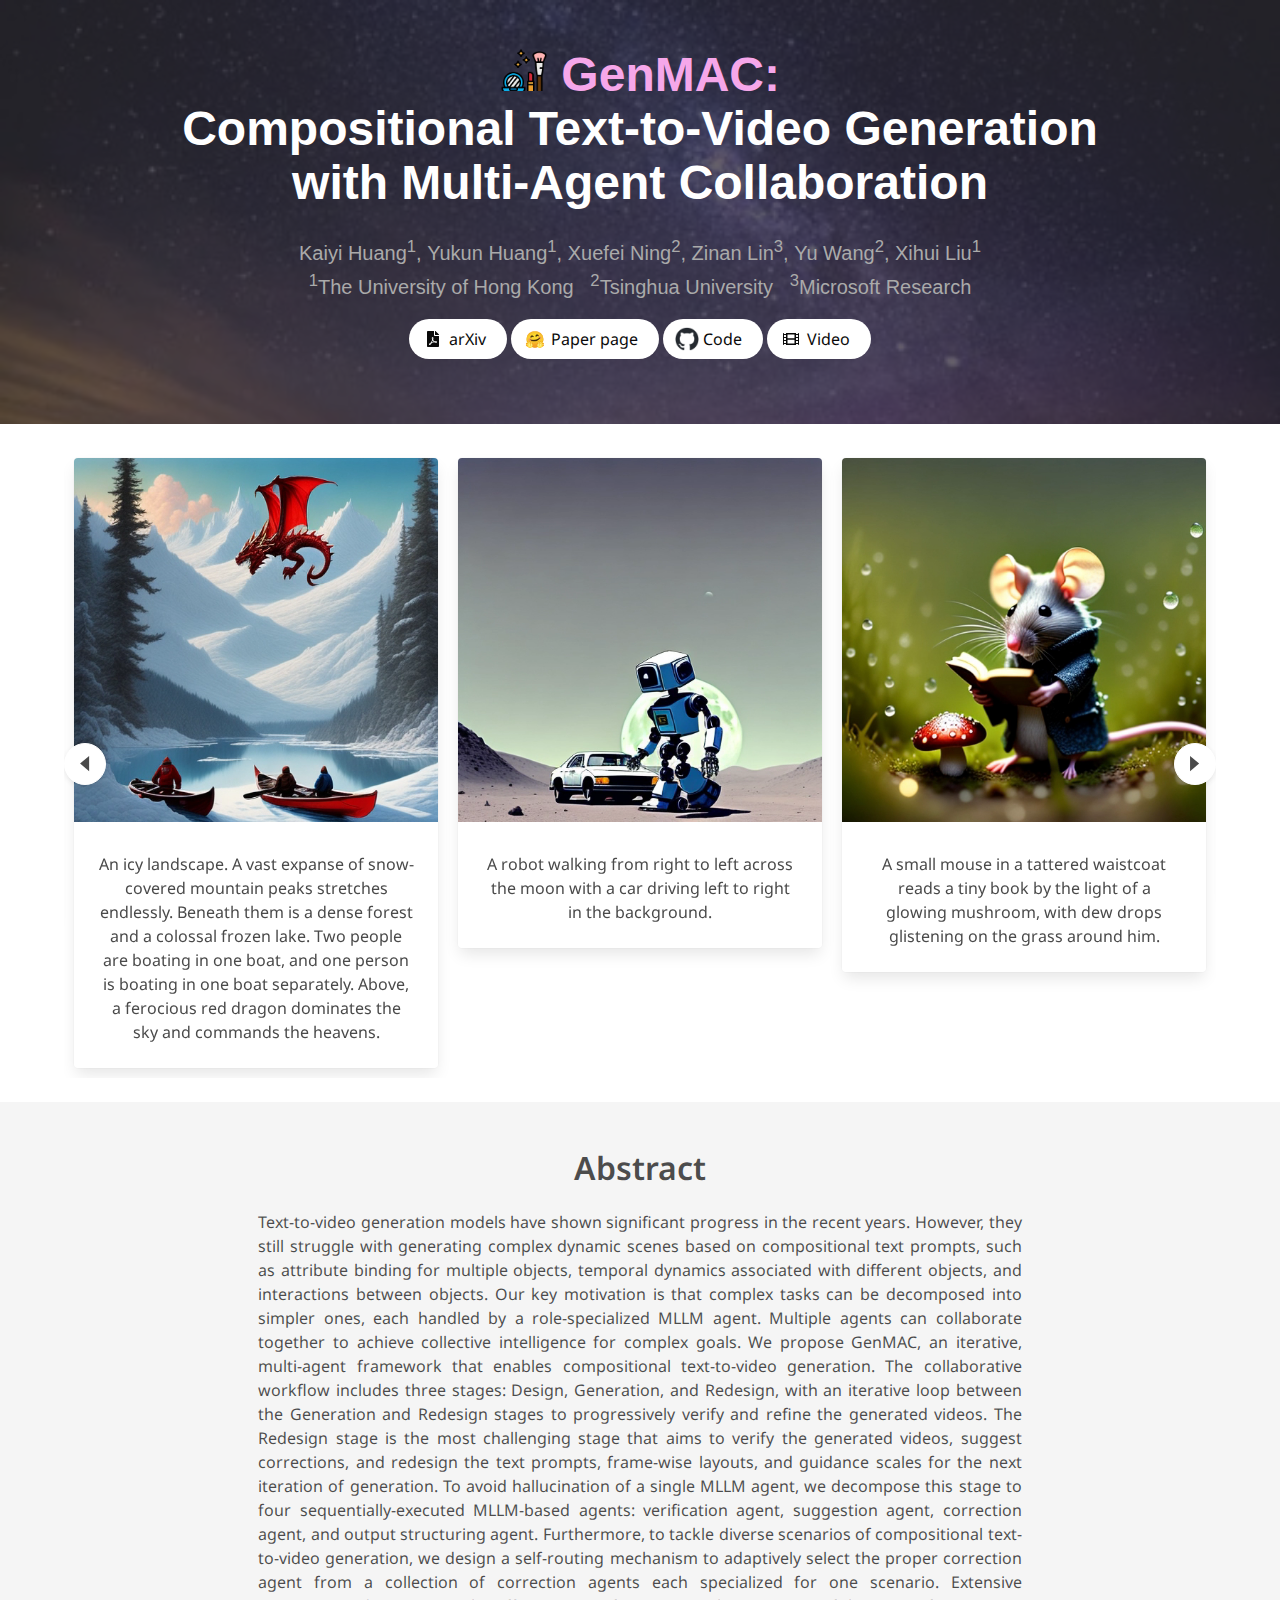
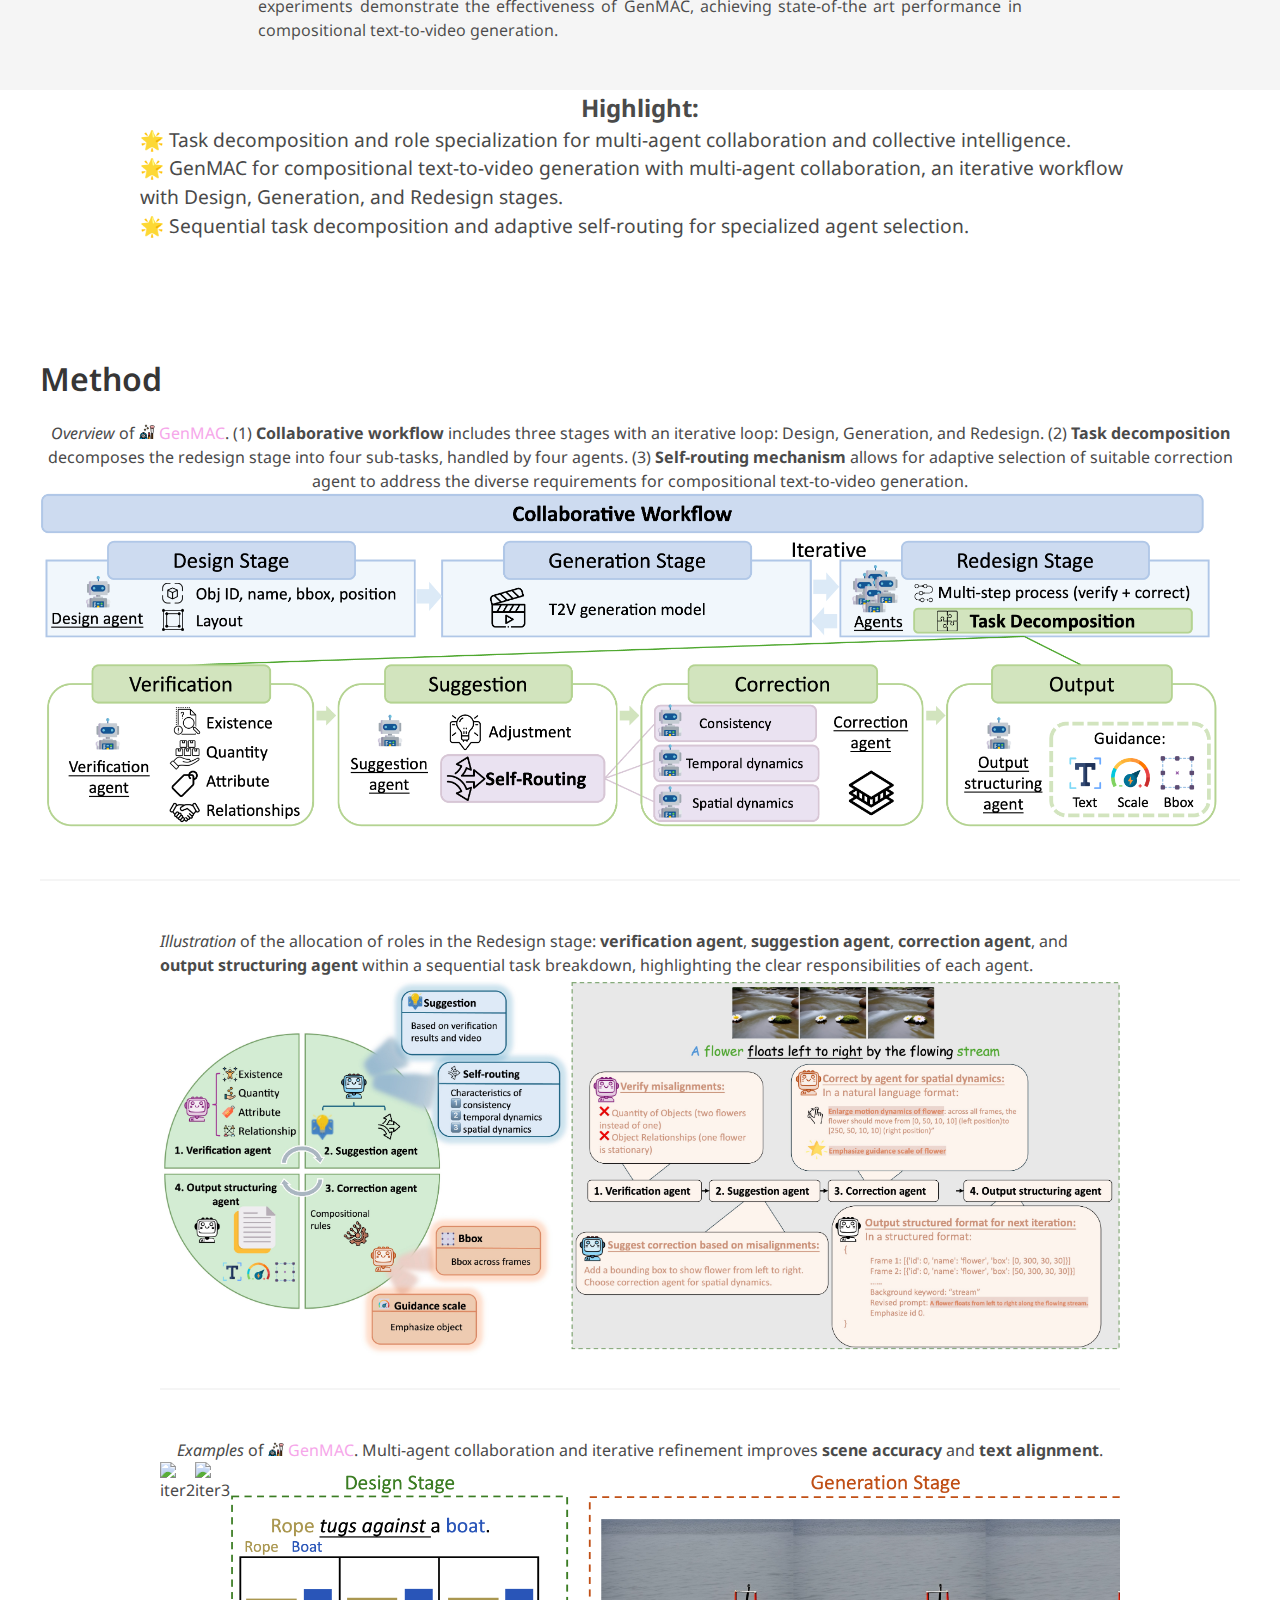
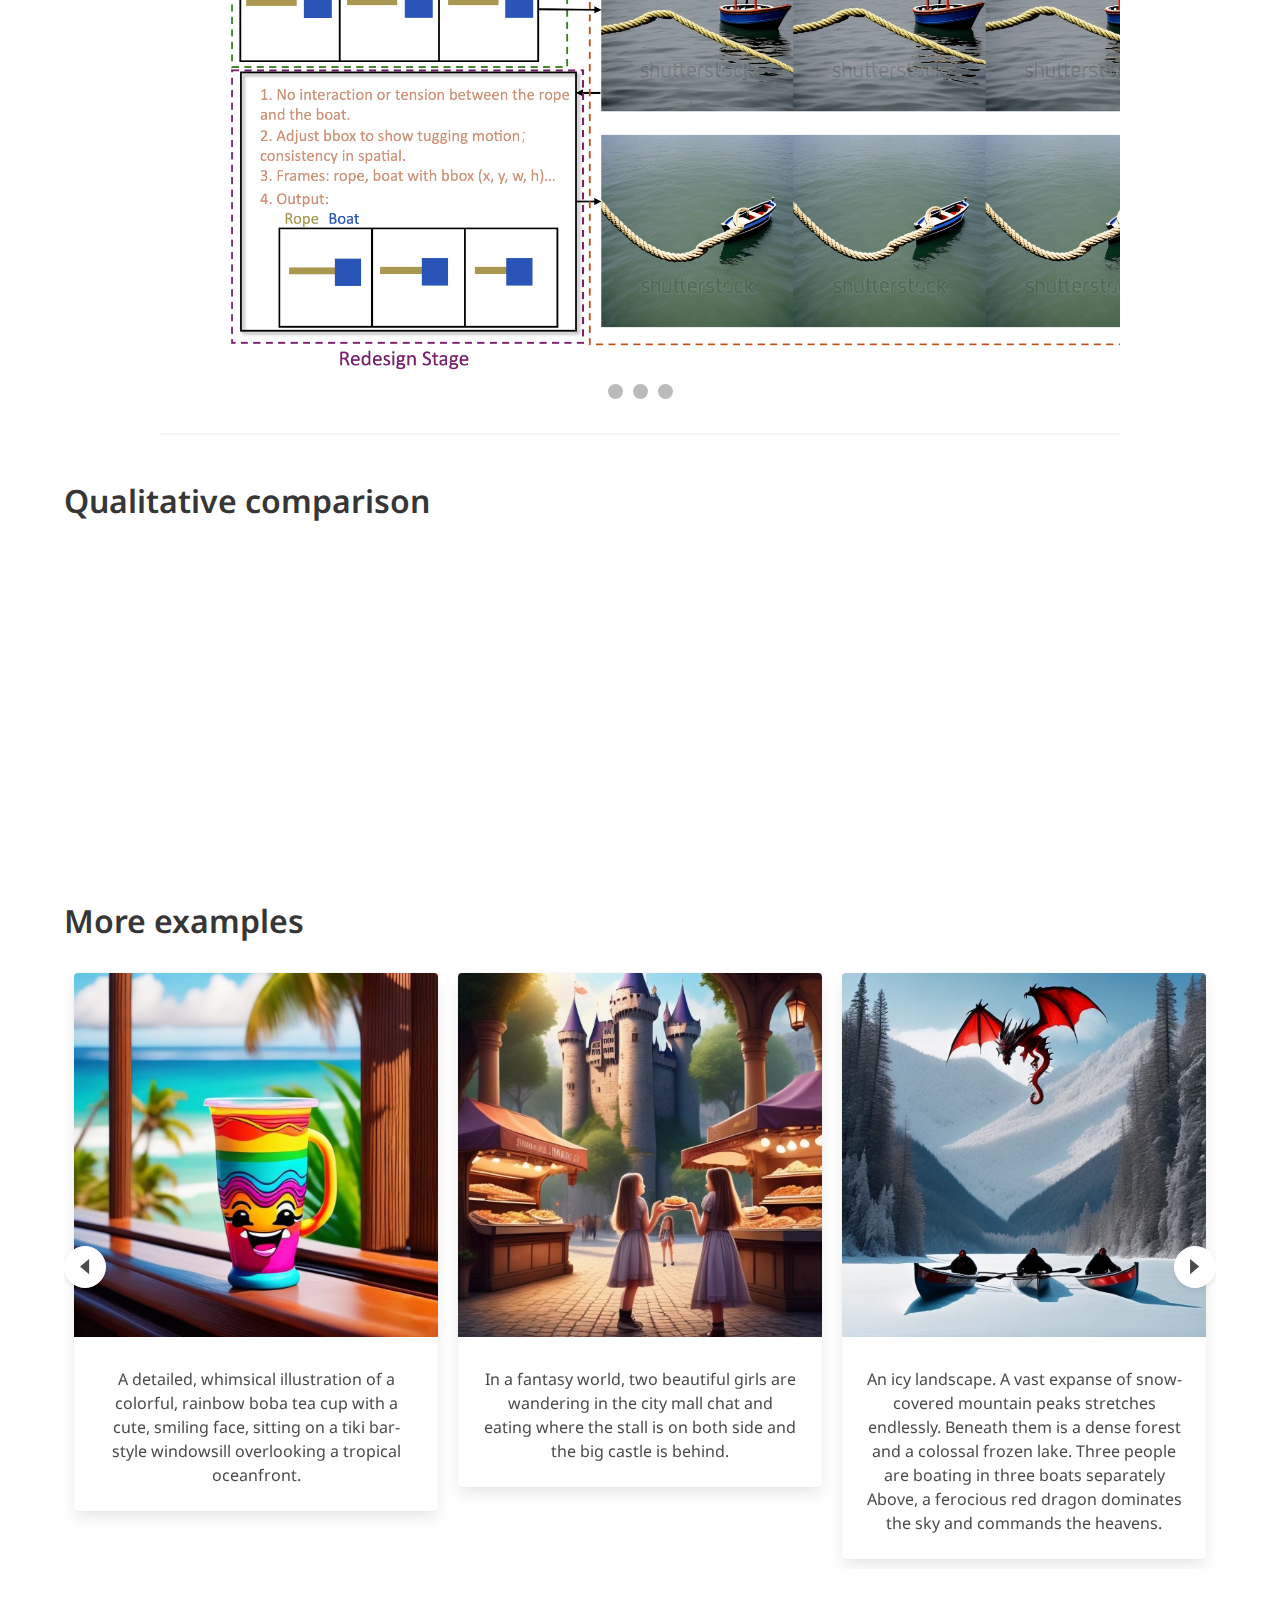
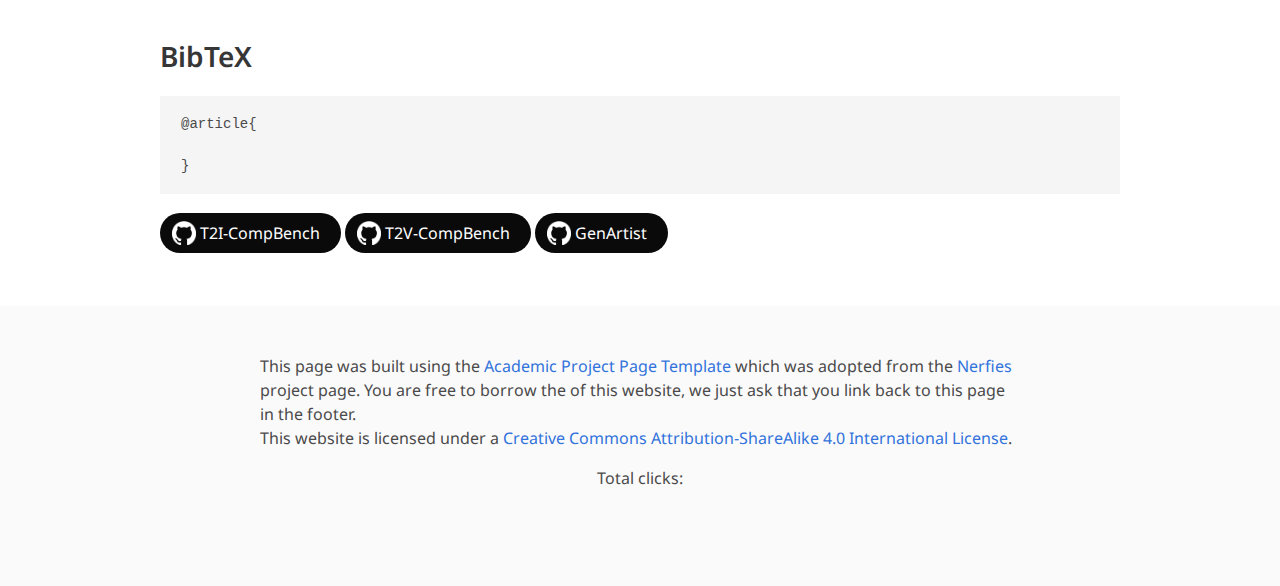
==== index.html @ 25d0bd24 "Update index.html" ====
<!DOCTYPE html>
<html>

<head>
    <meta charset="utf-8">
    <meta property="og:title"
        content="GenMAC: Compositional Text-to-Video Generation with Multi-Agent Collaboration" />
    <meta property="og:url" content="https://genmac.github.io/" />
    <!-- <meta property="og:image" content="static/images/head.png" /> -->
    <meta property="og:image" content="static/images/pipeine1.png" />
    <meta property="og:image:width" content="2048" />
    <meta property="og:image:height" content="1152" />
    <meta name="viewport" content="width=device-width, initial-scale=1">


    <title>GenMAC</title>
    <script>
        var x = window.innerWidth;
        function resizeFresh(){
            if(x!=window.innerWidth)
                location.reload();
        }
    </script>
    <link rel="icon" type="image/x-icon" href="static/images/genmac_logo.png">
    <link href="https://fonts.googleapis.com/css?family=Google+Sans|Noto+Sans|Castoro" rel="stylesheet">

    <link rel="stylesheet" href="static/css/bulma.min.css">
    <link rel="stylesheet" href="static/css/bulma-carousel.min.css">
    <link rel="stylesheet" href="static/css/fontawesome.all.min.css">
    <link rel="stylesheet" href="https://cdn.jsdelivr.net/gh/jpswalsh/academicons@1/css/academicons.min.css">
    <link rel="stylesheet" href="static/css/index.css">

    <script src="https://ajax.googleapis.com/ajax/libs/jquery/3.5.1/jquery.min.js"></script>
    <script src="https://documentcloud.adobe.com/view-sdk/main.js"></script>
    <script defer src="static/js/fontawesome.all.min.js"></script>
    <script src="static/js/bulma-carousel.min.js"></script>
    <script src="static/js/index.js"></script>
    <script async src="//busuanzi.ibruce.info/busuanzi/2.3/busuanzi.pure.mini.js"></script>
</head>

<body onresize="resizeFresh()">

    <section class="hero banner">
        <div class="hero-body">
            <div class="container is-max-desktop">
                <div class="columns is-centered">
                    <div class="column has-text-centered">
                        <h1 class="title is-1 publication-title">
                            <i class="genmac-icon"></i>
                            <!-- <span style="color: rgb(167, 175, 246);">GenMAC:</span><br /> -->
                            <span style="color: rgb(246, 167, 234);">GenMAC:</span><br />
                            Compositional Text-to-Video Generation with Multi-Agent Collaboration</h1>
                        <div class="is-size-5 publication-authors">
                            <!-- Paper authors -->
                            <span class="author-block">
                                Kaiyi Huang<sup>1</sup>,</span>
                            <span class="author-block">
                                <a href="https://scholar.google.com/citations?user=lHb5gzoAAAAJ&hl=zh-CN&oi=ao" style="text-decoration: none; color: inherit;">Yukun Huang</a><sup>1</sup>,</span>
                            <span class="author-block">
                                <a href="https://www.ningxuefei.cc/"  style="text-decoration: none; color: inherit;">Xuefei Ning</a><sup>2</sup>,</span>
                            <span class="author-block">
                                <a href="https://www.microsoft.com/en-us/research/people/zinanlin/"  style="text-decoration: none; color: inherit;">
                                    Zinan Lin</a><sup>3</sup>,
                            </span>
                            <span class="author-block">
                                <a href="https://scholar.google.com.hk/citations?user=j8JGVvoAAAAJ&hl=zh-CN" style="text-decoration: none; color: inherit;">
                                    Yu Wang</a><sup>2</sup>,</span>
                            <span class="author-block">
                                <a href="https://xh-liu.github.io/"  style="text-decoration: none; color: inherit;">
                                    Xihui Liu</a><sup>1</sup></span>                            
                        </div>

                        <div class="is-size-5 publication-authors">
                            <span class="author-block"><sup>1</sup>The University of Hong Kong</span>
                            &nbsp;
                            <span class="author-block"><sup>2</sup>Tsinghua University</span>
                            &nbsp;
                            <span class="author-block"><sup>3</sup>Microsoft Research</span>
                        </div>

                        <div class="column has-text-centered">
                            <div class="publication-links">
                                <span class="link-block">
                                    <a href="" target="_blank"
                                        class="external-link button is-normal is-rounded is-white">
                                        <span class="icon">
                                            <i class="fas fa-file-pdf"></i>
                                        </span>
                                        <span>arXiv</span>
                                    </a>
                                </span>
                                <span class="link-block">
                                    <a href="" target="_blank"
                                        class="external-link button is-normal is-rounded is-white">
                                        <span class="icon">🤗</span>
                                        <span>Paper page</span>
                                    </a>
                                </span>       
                                <span class="link-block">
                                    <a href="https://github.com/Karine-Huang/GenMAC" target="_blank" class="external-link button is-normal is-rounded is-white">
                                        <span class="icon">
                                            <img src="./static/images/github-mark.png" alt="">
                                        </span>
                                        <span>Code</span>
                                    </a>
                                </span>    
                                <span class="link-block">
                                    <a href="" target="_blank" class="external-link button is-normal is-rounded is-white">
                                        <span class="icon">
                                            <i class="fas fa-film"> </i>
                                        </span>
                                        <span>Video</span>
                                    </a>
                                </span>                             
                                <!-- <span class="link-block">
                                    <a href="https://arxiv.org/abs/2311.17002" target="_blank"
                                        class="external-link button is-normal is-rounded is-white">
                                        <span class="icon">
                                            <i class="ai ai-arxiv"></i>
                                        </span>
                                        <span>arXiv</span>
                                    </a>
                                </span>                            -->
                            </div>
                        </div>
                    </div>
                </div>
            </div>
        </div>
    </section>



    
    <section class="hero is-small">
      <div class="hero-body">
          <div class="container">
              <div id="results-carousel" class="carousel results-carousel" data-bs-ride="carousel">
                  <!-- 第一个视频 -->
                  <div class="card">
                      <div class="card-image">
                          <video class="video-center" autoplay muted loop playsinline>
                              <source src="./static/videos/dragon_two_one.mp4" type="video/mp4" class="video_style">
                          </video>
                      </div>
                      <div class="card-content has-text-centered">
                          An icy landscape. A vast expanse of snow-covered mountain peaks stretches endlessly. Beneath them is a dense forest and a colossal frozen lake. Two people are boating in one boat, and one person is boating in one boat separately. Above, a ferocious red dragon dominates the sky and commands the heavens.
                      </div>
                  </div>
  
                  <!-- 第二个视频 -->
                  <div class="card">
                      <div class="card-image">
                          <video class="video-center" autoplay muted loop playsinline>
                              <source src="./static/videos/robot_car_moon.mp4" type="video/mp4" class="video_style">
                          </video>
                      </div>
                      <div class="card-content has-text-centered">
                          A robot walking from right to left across the moon with a car driving left to right in the background.
                      </div>
                  </div>
  
                  <!-- 第三个视频 -->
                  <div class="card">
                      <div class="card-image">
                          <video class="video-center" autoplay muted loop playsinline>
                              <source src="./static/videos/mouse.mp4" type="video/mp4" class="video_style">
                          </video>
                      </div>
                      <div class="card-content has-text-centered">
                          A small mouse in a tattered waistcoat reads a tiny book by the light of a glowing mushroom, with dew drops glistening on the grass around him.
                      </div>
                  </div>
  
                  <!-- 第四个视频 -->
                  <div class="card">
                      <div class="card-image">
                          <video class="video-center" autoplay muted loop playsinline>
                              <source src="./static/videos/3rose2sunflower.mp4" type="video/mp4" class="video_style">
                          </video>
                      </div>
                      <div class="card-content has-text-centered">
                          Three roses and two sunflowers.
                      </div>
                  </div>
  
                  <!-- 第五个视频 -->
                  <div class="card">
                      <div class="card-image">
                          <video class="video-center" autoplay muted loop playsinline>
                              <source src="./static/videos/boat_sail.mp4" type="video/mp4" class="video_style">
                          </video>
                      </div>
                      <div class="card-content has-text-centered">
                          A sailboat sails from right to left across the blue waters.
                      </div>
                  </div>
  
              </div>
          </div>
      </div>
  </section>
  
  <script>
      // 监听轮播的切换事件
      document.getElementById('results-carousel').addEventListener('slide.bs.carousel', function (event) {
          // 在切换前暂停所有视频
          const videos = document.querySelectorAll('.carousel .card video');
          videos.forEach(video => {
              video.pause();
              video.currentTime = 0; // 重置视频的播放进度
          });
  
          // 在当前激活的卡片中播放视频
          const activeCard = event.relatedTarget;
          const activeVideo = activeCard.querySelector('video');
          if (activeVideo) {
              activeVideo.play();
          }
      });
  
      // 在页面加载时，默认播放第一个视频
      document.addEventListener('DOMContentLoaded', () => {
          const firstVideo = document.querySelector('.carousel .card video');
          if (firstVideo) {
              firstVideo.play();
          }
      });
  </script>
  


    
    <!-- Paper abstract -->
    <section class="section hero is-light">
        <div class="container is-max-desktop">
            <div class="columns is-centered has-text-centered">
                <div class="column is-four-fifths">
                    <h2 class="title is-3">Abstract</h2>
                    <div class="content has-text-justified">
                        <p>
                          Text-to-video generation models have shown significant progress in the recent years. 
                          However, they still struggle with generating complex dynamic scenes based on compositional text prompts, such as attribute binding for multiple objects, temporal dynamics associated with different objects, and interactions between objects. 
                          Our key motivation is that complex tasks can be decomposed into simpler ones, each handled by a role-specialized MLLM agent. Multiple agents can collaborate together to achieve collective intelligence for complex goals. 
                          We propose GenMAC, an iterative, multi-agent framework that enables compositional text-to-video generation. 
                          The collaborative workflow includes three stages: Design, Generation, and Redesign, with an iterative loop between the Generation and Redesign stages to progressively verify and refine the generated videos. 
                          The Redesign stage is the most challenging stage that aims to verify the generated videos, suggest corrections, and redesign the text prompts, frame-wise layouts, and guidance scales for the next iteration of generation. 
                          To avoid hallucination of a single MLLM agent, we decompose this stage to four sequentially-executed MLLM-based agents: verification agent, suggestion agent, correction agent, and output structuring agent. 
                          Furthermore, to tackle diverse scenarios of compositional text-to-video generation, we design a self-routing mechanism to adaptively select the proper correction agent from a collection of correction agents each specialized for one scenario. 
                          Extensive experiments demonstrate the effectiveness of GenMAC, achieving state-of-the art performance in compositional text-to-video generation.
                          
                        </p>
                    </div>
                </div>
            </div>
        </div>
    </section>
    <!-- End paper abstract -->

    <div class="container">
      <!-- Highlight title -->
      <p style="text-align: center;">
        <span class="section" style="font-size: 1.5em;"><b>Highlight:</b></span>
      </p>
    
      <!-- Highlight list -->
      <div style="text-align: center; max-width: 1000px; margin: auto;">
        <ul style="list-style: none; padding: 0; font-size: 1.2em; text-align: left;">
          <li>🌟 Task decomposition and role specialization for multi-agent collaboration and collective intelligence.</li>
          <li>🌟 GenMAC for compositional text-to-video generation with multi-agent collaboration, an iterative workflow with Design, Generation, and Redesign stages.</li>
          <li>🌟 Sequential task decomposition and adaptive self-routing for specialized agent selection.</li>
        </ul>
      </div>
    </div>
    
<p class="section">&nbsp;</p>

<section class="image-carousel">
  <div id="carousel1" class="carousel-container">
    <h2 class="title is-3"> Method</h2>
    <p style="text-align: center;">
      <i>Overview</i> of <i class="genmac-icon"></i>
      <span style="color: rgb(246, 167, 234);">GenMAC</span>. 
      (1) <b>Collaborative workflow</b> includes three stages with an iterative loop: Design, Generation, and
      Redesign. 
      (2) <b>Task decomposition</b> decomposes the redesign stage into four sub-tasks, handled by four agents. 
      (3) <b>Self-routing mechanism</b> allows for adaptive selection of suitable correction agent to address the diverse requirements for compositional text-to-video generation.
  </p>
    <div class="carousel-images">

      <img class="carousel-item" loading="lazy" src="./static/images/pipeine2.png" alt="teaser" />
<!--       <img class="carousel-item" loading="lazy" src="./static/images/pipeine1.png" alt="pipeline" /> -->
    </div>
    
    &nbsp;

<!--     <div class="carousel-dots">
      <span class="dot" onclick="currentSlide('carousel1', 1)"></span>
      <span class="dot" onclick="currentSlide('carousel1', 2)"></span>
    </div> -->
  </div>
  <hr>

</section>


<section class="hero is-small">
    <div class="hero-body">
        <div class="container is-max-desktop">

            <p>

                <i>Illustration</i> of the allocation of roles in the Redesign stage: <b>verification agent</b>, <b>suggestion agent</b>, <b>correction agent</b>, and <b>output structuring agent</b> within a sequential task breakdown, highlighting the
clear responsibilities of each agent.
            </p>

            <img loading="lazy" src="./static/images/pipeine3.png" alt="detail" />    
            <hr>

        </div>
    </div>
</section>


<section class="image-carousel">
  <div class="container is-max-desktop">
  <div id="carousel2" class="carousel-container">
    <!-- <h2 class="title is-3"> Method</h2> -->
    <p style="text-align: center;">
      <i>Examples</i> of <i class="genmac-icon"></i> <span style="color: rgb(246, 167, 234);">GenMAC</span>.
      Multi-agent collaboration and iterative refinement improves <b>scene accuracy</b> and <b>text alignment</b>.
    </p>
    <div class="carousel-images">

      <img class="carousel-item" loading="lazy" src="./static/images/iter2.png" alt="iter2" />
      <img class="carousel-item" loading="lazy" src="./static/images/iter3.png" alt="iter3" />
      <img class="carousel-item" loading="lazy" src="./static/images/iter1.png" alt="iter1" />
    </div>
    
    &nbsp;

    <div class="carousel-dots">
      <span class="dot" onclick="currentSlide('carousel2', 1)"></span>
      <span class="dot" onclick="currentSlide('carousel2', 2)"></span>
      <span class="dot" onclick="currentSlide('carousel2', 3)"></span>
    </div>
  </div>
  <hr>

</div>
</section> 





  <!-- Image carousel -->
  <section class="hero is-small">
    <div class="hero-body">
        <div class="container">
          <h2 class="title is-3">Qualitative comparison</h2>
            <!-- <div id="results-carousel" class="carousel results-carousel" > -->
                <!-- <div class="card" >
                    <div class="card-image" > -->
                        <video class="video-center" autoplay muted loop playsinline >
                            <source src="./static/videos/only_qualitative_compare_1.mp4" type="video/mp4" class="video_style">
                        </video>
                    <!-- </div> -->
                    <!-- <div class="card-content has-text-centered">An icy landscape. A vast expanse of snow-covered mountain peaks stretches endlessly. Beneath them is a dense forest and a colossal frozen lake. Two people are boating in one boat, and one person is boating in one boat separately Above, a ferocious red dragon dominates the sky and commands the heavens.
                    </div> -->
                <!-- </div>
                <div class="card">
                    <div class="card-image"> -->
                        <video class="video-center" autoplay muted loop playsinline>
                            <source src="./static/videos/only_qualitative_compare_2.mp4" type="video/mp4" class="video_style">
                        </video>
                    <!-- </div> -->
                    <!-- <div class="card-content has-text-centered">A robot walking from right to left across the moon with a car driving left to right in the background. -->
                    <!-- </div> -->
                <!-- </div> -->
                <!-- <div class="card">
                    <div class="card-image"> -->
                        <video class="video-center" autoplay muted loop playsinline>
                            <source src="./static/videos/only_qualitative_compare_3.mp4" type="video/mp4" class="video_style">
                        </video>
                    <!-- </div> -->
                    <!-- <div class="card-content has-text-centered">A small mouse in a tattered waistcoat reads a tiny book by the light of a glowing mushroom, with dew drops glistening on the grass around him. -->
                    <!-- </div> -->
                <!-- </div>
                <div class="card">
                  <div class="card-image"> -->
                      <video class="video-center" autoplay muted loop playsinline>
                          <source src="./static/videos/only_qualitative_compare_4.mp4" type="video/mp4" class="video_style">
                      </video>
                  <!-- </div> -->
                  <!-- <div class="card-content has-text-centered">Three roses and two sunflowers. -->
                  <!-- </div> -->
              <!-- </div>
              <div class="card">
                <div class="card-image"> -->
                    <video class="video-center" autoplay muted loop playsinline>
                        <source src="./static/videos/only_qualitative_compare_5.mp4" type="video/mp4" class="video_style">
                    </video>
                <!-- </div> -->
                <!-- <div class="card-content has-text-centered">A sailboat sails from right to left across the blue waters. -->
                <!-- </div> -->
            <!-- </div>
            <div class="card">
              <div class="card-image"> -->
                  <video class="video-center" autoplay muted loop playsinline>
                      <source src="./static/videos/only_qualitative_compare_6.mp4" type="video/mp4" class="video_style">
                  </video>
              <!-- </div> -->
              <!-- <div class="card-content has-text-centered">A sailboat sails from right to left across the blue waters. -->
              <!-- </div> -->
          </div>
            </div>
        </div>
    </div>
</section>

<script>
  // 监听轮播的切换事件
  document.getElementById('results-carousel').addEventListener('slide.bs.carousel', function (event) {
      // 在切换前暂停所有视频
      const videos = document.querySelectorAll('.carousel .card video');
      videos.forEach(video => {
          video.pause();
          video.currentTime = 0; // 重置视频的播放进度
      });

      // 在当前激活的卡片中播放视频
      const activeCard = event.relatedTarget;
      const activeVideo = activeCard.querySelector('video');
      if (activeVideo) {
          activeVideo.play();
      }
  });

  // 在页面加载时，默认播放第一个视频
  document.addEventListener('DOMContentLoaded', () => {
      const firstVideo = document.querySelector('.carousel .card video');
      if (firstVideo) {
          firstVideo.play();
      }
  });
</script>
<!-- End image carousel -->


    <!-- Image carousel -->
    <section class="hero is-small">
      <div class="hero-body">
          <div class="container">
            <h2 class="title is-3">More examples</h2>
              <div id="results-carousel" class="carousel results-carousel" >
                  <div class="card">
                      <div class="card-image">
                          <video class="video-center" autoplay muted loop playsinline>
                              <source src="./static/videos/teacup.mp4" type="video/mp4" class="video_style">
                          </video>
                      </div>
                      <div class="card-content has-text-centered">A detailed, whimsical illustration of a colorful, rainbow boba tea cup with a cute, smiling face, sitting on a tiki bar-style windowsill overlooking a tropical oceanfront. 
                      </div>
                  </div>
                  <div class="card">
                      <div class="card-image">
                          <video class="video-center" autoplay muted loop playsinline>
                              <source src="./static/videos/girls_eating.mp4" type="video/mp4" class="video_style">
                          </video>
                      </div>
                      <div class="card-content has-text-centered">In a fantasy world, two beautiful girls are wandering in the city mall chat and eating where the stall is on both side and the big castle is behind.

                      </div>
                  </div>
                  <div class="card">
                      <div class="card-image">
                          <video class="video-center" autoplay muted loop playsinline>
                              <source src="./static/videos/dragon_three.mp4" type="video/mp4" class="video_style">
                          </video>
                      </div>
                      <div class="card-content has-text-centered">An icy landscape. A vast expanse of snow-covered mountain peaks stretches endlessly. Beneath them is a dense forest and a colossal frozen lake. Three people are boating in three boats separately Above, a ferocious red dragon dominates the sky and commands the heavens.

                      </div>
                  </div>
                  <div class="card">
                    <div class="card-image">
                        <video class="video-center" autoplay muted loop playsinline>
                            <source src="./static/videos/colorful_herbs.mp4" type="video/mp4" class="video_style">
                        </video>
                    </div>
                    <div class="card-content has-text-centered">Vast field full of colorful herbs on a windy day, depth, atmospheric light.
                    </div>
                </div>
                <div class="card">
                  <div class="card-image">
                      <video class="video-center" autoplay muted loop playsinline>
                          <source src="./static/videos/cat_stting.mp4" type="video/mp4" class="video_style">
                      </video>
                  </div>
                  <div class="card-content has-text-centered">A cute ragdoll cat is sitting on the table in the middle, and beautiful teapot on the right and a tea cup on the left.

                  </div>
              </div>
              <div class="card">
                <div class="card-image">
                    <video class="video-center" autoplay muted loop playsinline>
                        <source src="./static/videos/rabbit.mp4" type="video/mp4" class="video_style">
                    </video>
                </div>
                <div class="card-content has-text-centered">Rabbit tailor sews fabric into a dress.


                </div>
            </div>
            <div class="card">
              <div class="card-image">
                  <video class="video-center" autoplay muted loop playsinline>
                      <source src="./static/videos/football.mp4" type="video/mp4" class="video_style">
                  </video>
              </div>
              <div class="card-content has-text-centered">A football rolling from the left to the right on the grass.


              </div>
          </div>
          <div class="card">
            <div class="card-image">
                <video class="video-center" autoplay muted loop playsinline>
                    <source src="./static/videos/retriever.mp4" type="video/mp4" class="video_style">
                </video>
            </div>
            <div class="card-content has-text-centered">Golden retriever wearing a blue beret, a yellow sunglasses and a red scarf.

            </div>
        </div>
        <div class="card">
          <div class="card-image">
              <video class="video-center" autoplay muted loop playsinline>
                  <source src="./static/videos/balloon.mp4" type="video/mp4" class="video_style">
              </video>
          </div>
          <div class="card-content has-text-centered">A balloon drifts right to left above a statue in a city square.


          </div>
      </div>


      <div class="card">
        <div class="card-image">
            <video class="video-center" autoplay muted loop playsinline>
                <source src="./static/videos/5apples.mp4" type="video/mp4" class="video_style">
            </video>
        </div>
        <div class="card-content has-text-centered">Five apples on the table.

        </div>
    </div>
    <div class="card">
      <div class="card-image">
          <video class="video-center" autoplay muted loop playsinline>
              <source src="./static/videos/8apples.mp4" type="video/mp4" class="video_style">
          </video>
      </div>
      <div class="card-content has-text-centered">Eight apples on the table.


      </div>
  </div>          <div class="card">
    <div class="card-image">
        <video class="video-center" autoplay muted loop playsinline>
            <source src="./static/videos/10apples.mp4" type="video/mp4" class="video_style">
        </video>
    </div>
    <div class="card-content has-text-centered">Ten apples on the table.

    </div>
</div>
<div class="card">
  <div class="card-image">
      <video class="video-center" autoplay muted loop playsinline>
          <source src="./static/videos/1rose1sunflower.mp4" type="video/mp4" class="video_style">
      </video>
  </div>
  <div class="card-content has-text-centered">One rose and one sunflower.


  </div>
</div>          <div class="card">
  <div class="card-image">
      <video class="video-center" autoplay muted loop playsinline>
          <source src="./static/videos/2rose1sunflower.mp4" type="video/mp4" class="video_style">
      </video>
  </div>
  <div class="card-content has-text-centered">Two roses and one sunflower.

  </div>
</div>
<div class="card">
<div class="card-image">
    <video class="video-center" autoplay muted loop playsinline>
        <source src="./static/videos/3rose3sunflower.mp4" type="video/mp4" class="video_style">
    </video>
</div>
<div class="card-content has-text-centered">Three roses and three sunflowers.


</div>
</div>          <div class="card">
  <div class="card-image">
      <video class="video-center" autoplay muted loop playsinline>
          <source src="./static/videos/blue_cat_white_dog.mp4" type="video/mp4" class="video_style">
      </video>
  </div>
  <div class="card-content has-text-centered">A blue cat and a white dog.

  </div>
</div>
<div class="card">
<div class="card-image">
    <video class="video-center" autoplay muted loop playsinline>
        <source src="./static/videos/black_cat_orange_dog.mp4" type="video/mp4" class="video_style">
    </video>
</div>
<div class="card-content has-text-centered"> A black cat and an orange dog.


</div>
</div>          <div class="card">
  <div class="card-image">
      <video class="video-center" autoplay muted loop playsinline>
          <source src="./static/videos/purple_cat_brown_dog.mp4" type="video/mp4" class="video_style">
      </video>
  </div>
  <div class="card-content has-text-centered">A purple cat and a brown dog.

  </div>
</div>
<div class="card">
<div class="card-image">
    <video class="video-center" autoplay muted loop playsinline>
        <source src="./static/videos/blue_chair_white_room.mp4" type="video/mp4" class="video_style">
    </video>
</div>
<div class="card-content has-text-centered"> A blue chair in a white room.


</div>
</div>          <div class="card">
  <div class="card-image">
      <video class="video-center" autoplay muted loop playsinline>
          <source src="./static/videos/black_chair_orange_room.mp4" type="video/mp4" class="video_style">
      </video>
  </div>
  <div class="card-content has-text-centered">A black chair in an orange room.

  </div>
</div>
<div class="card">
<div class="card-image">
    <video class="video-center" autoplay muted loop playsinline>
        <source src="./static/videos/purple_chair_brown_room.mp4" type="video/mp4" class="video_style">
    </video>
</div>
<div class="card-content has-text-centered">A purple chair in a brown room.

</div>
</div>

              </div>
          </div>
      </div>
  </section>
  <script>
    // 监听轮播的切换事件
    document.getElementById('results-carousel').addEventListener('slide.bs.carousel', function (event) {
        // 在切换前暂停所有视频
        const videos = document.querySelectorAll('.carousel .card video');
        videos.forEach(video => {
            video.pause();
            video.currentTime = 0; // 重置视频的播放进度
        });

        // 在当前激活的卡片中播放视频
        const activeCard = event.relatedTarget;
        const activeVideo = activeCard.querySelector('video');
        if (activeVideo) {
            activeVideo.play();
        }
    });

    // 在页面加载时，默认播放第一个视频
    document.addEventListener('DOMContentLoaded', () => {
        const firstVideo = document.querySelector('.carousel .card video');
        if (firstVideo) {
            firstVideo.play();
        }
    });
</script>
  <!-- End image carousel -->
    
    
    

    <!--BibTex citation -->
    <section class="section" id="BibTeX">
        <div class="container is-max-desktop content">
            <h2 class="title">BibTeX</h2>
            <pre><code>@article{
              <!-- GenMAC2024,
    title={}, 
    author={},
    year={2023},
    eprint={2311.17002},
    archivePrefix={arXiv},
    primaryClass={cs.CV} -->
}</code></pre>
        <span class="link-block">
            <a href="https://karine-h.github.io/T2I-CompBench-new/" target="_blank"
                class="external-link button is-normal is-rounded is-black">
                <span class="icon">
                    <img src="./static/images/github-mark-white.png" alt="">
                </span>
                <span>T2I-CompBench</span>
            </a>
        </span>
        <span class="link-block">
            <a href="https://t2v-compbench.github.io/" target="_blank"
                class="external-link button is-normal is-rounded is-black">
                <span class="icon">
                    <img src="./static/images/github-mark-white.png" alt="">
                </span>
                <span>T2V-CompBench</span>
            </a>
        </span>
        <span class="link-block">
            <a href="https://zhenyuw16.github.io/GenArtist_page/" target="_blank"
                class="external-link button is-normal is-rounded is-black">
                <span class="icon">
                    <img src="./static/images/github-mark-white.png" alt="">
                </span>
                <span>GenArtist</span>
            </a>
        </span>                
        </div>
    </section>
    <!--End BibTex citation -->


    <footer class="footer">
        <div class="container">
            <div class="columns is-centered">
                <div class="column is-8">
                    <div class="content">
                        <p>
                            This page was built using the <a
                                href="https://github.com/eliahuhorwitz/Academic-project-page-template"
                                target="_blank">Academic Project Page Template</a> which was adopted from the <a
                                href="https://nerfies.github.io" target="_blank">Nerfies</a> project page.
                            You are free to borrow the of this website, we just ask that you link back to this page in
                            the footer. <br> This website is licensed under a <a rel="license"
                                href="http://creativecommons.org/licenses/by-sa/4.0/" target="_blank">Creative
                                Commons Attribution-ShareAlike 4.0 International License</a>.
                        </p>
                        <p class="has-text-centered">Total clicks: <span id="busuanzi_value_site_pv"></span></p>
                    </div>
                </div>
            </div>
        </div>
    </footer>

</body>

</html>
---- static/css/index.css ----
body {
  font-family: 'Noto Sans', sans-serif;
}


.footer .icon-link {
    font-size: 25px;
    color: #000;
}

.link-block a {
    margin-top: 5px;
    margin-bottom: 5px;
}

.dnerf {
  font-variant: small-caps;
}


.teaser .hero-body {
  padding-top: 0;
  padding-bottom: 3rem;
}

.teaser {
  font-family: 'Google Sans', sans-serif;
}


.publication-title {
}

.publication-banner {
  max-height: parent;

}

.publication-banner video {
  position: relative;
  left: auto;
  top: auto;
  transform: none;
  object-fit: fit;
}

.publication-header .hero-body {
}

.publication-title {
    font-family: 'Google Sans', sans-serif;
}

.publication-authors {
    font-family: 'Google Sans', sans-serif;
}

.publication-venue {
    color: #555;
    width: fit-content;
    font-weight: bold;
}

.publication-awards {
    color: #ff3860;
    width: fit-content;
    font-weight: bolder;
}

.publication-authors {
}

.publication-authors a {
   color: #aaa !important;
   text-decoration: underline;
}

.publication-authors a:hover {
    text-decoration: none;
}

.author-block {
  display: inline-block;
}

.publication-banner img {
}

.publication-authors {
  /*color: #4286f4;*/
}

.publication-video {
    position: relative;
    width: 100%;
    height: 0;
    padding-bottom: 56.25%;

    overflow: hidden;
    border-radius: 10px !important;
}

.publication-video iframe {
    position: absolute;
    top: 0;
    left: 0;
    width: 100%;
    height: 100%;
}

.publication-body img {
}

/* .results-carousel {
  overflow: hidden;
}

.results-carousel .item {
  margin: 5px;
  overflow: hidden;
  padding: 20px;
  font-size: 0;
}

.results-carousel video {
  margin: 0;
} */

.results-carousel {
  display: flex; /* 使用 flexbox 布局 */
  flex-wrap: nowrap; /* 不允许换行 */
  justify-content: space-between; /* 卡片之间的间距 */
  overflow: hidden; /* 隐藏溢出的内容 */
}

.results-carousel .card {
  flex: 0 0 calc(50% - 20px);  /* 每个卡片宽度为 50% 减去 margin */
  margin: 10px;                /* 每个卡片之间的间距 */
  overflow: hidden;            /* 隐藏溢出的内容 */
}

.results-carousel video {
  width: 100%;                 /* 视频宽度填满卡片 */
  height: auto;                /* 高度自适应 */
  object-fit: cover;           /* 确保视频不变形 */
}


.slider-pagination .slider-page {
  background: #000000;
}

.eql-cntrb { 
  font-size: smaller;
}

section.banner {
    /* background-image: url(../images/overlay.png), url(../images/head.png); */
    background-image: url(../images/overlay.png), url(../images/background.png);
    color: #aaa;
    background-position: center top;
    background-size: cover;
    background-attachment: scroll;
}

.publication-title {
    color: #fff;
}

.card-image.js-modal-trigger {
    cursor: pointer;
}
/* .results-carousel .card {
    margin: 20px;
    overflow: hidden;
} */

.column .card {
    height: 100%;
}

.genmac-icon::before {
  background-image: url(../images/genmac_logo.png);
  background-size: 1em 1em;
  display: inline-block;
  width: 1em; 
  height: 0.9em;
  content:"";
}


.gallery {
  perspective: 1000px; /* 设置视角，决定3D效果 */
}

.image-container {
  width: 300px;
  height: 200px;
  position: relative;
}

.flipper {
  position: relative;
  width: 100%;
  height: 100%;
  transform-style: preserve-3d;
  transition: transform 0.6s; /* 动画时长 */
}

.image-container:hover .flipper {
  transform: rotateY(180deg); /* 翻转 */
}

.front,
.back {
  position: absolute;
  width: 100%;
  height: 100%;
  backface-visibility: hidden; /* 隐藏反面 */
}

.front {
  z-index: 2;
  transform: rotateY(0deg); /* 默认正面 */
}

.back {
  transform: rotateY(180deg); /* 背面 */
}



.image-carousel {
  max-width: 1200px;  /* 控制轮播容器的最大宽度 */
  margin: 0 auto;    /* 居中 */
  position: relative;
}

.carousel-container {
  position: relative;
  overflow: hidden;  /* 隐藏超出容器的内容 */
}

.carousel-images {
  display: flex;
  transition: transform 0.5s ease-in-out;
}

.carousel-item {
  width: auto;  /* 保证图片保持原始宽度 */
  max-width: 100%;  /* 宽度最大为容器宽度 */
  height: auto;  /* 高度自适应 */
}

.carousel-dots {
  text-align: center;
  position: absolute;
  bottom: 10px;   /* 圆点离图片底部一定距离 */
  width: 100%;
  display: flex;
  justify-content: center;  /* 圆点居中显示 */
}

.dot {
  height: 15px;
  width: 15px;
  margin: 0 5px;
  background-color: #bbb;
  border-radius: 50%;
  display: inline-block;
  transition: background-color 0.3s ease;
  cursor: pointer;
}

.dot:hover {
  background-color: #717171;
}

.active {
  background-color: #717171;
}


/* 轮播容器 */
.video-carousel-container {
  position: relative;
  max-width: 800px; /* 轮播的宽度 */
  margin: 0 auto;
  overflow: hidden; /* 隐藏溢出的内容 */
}
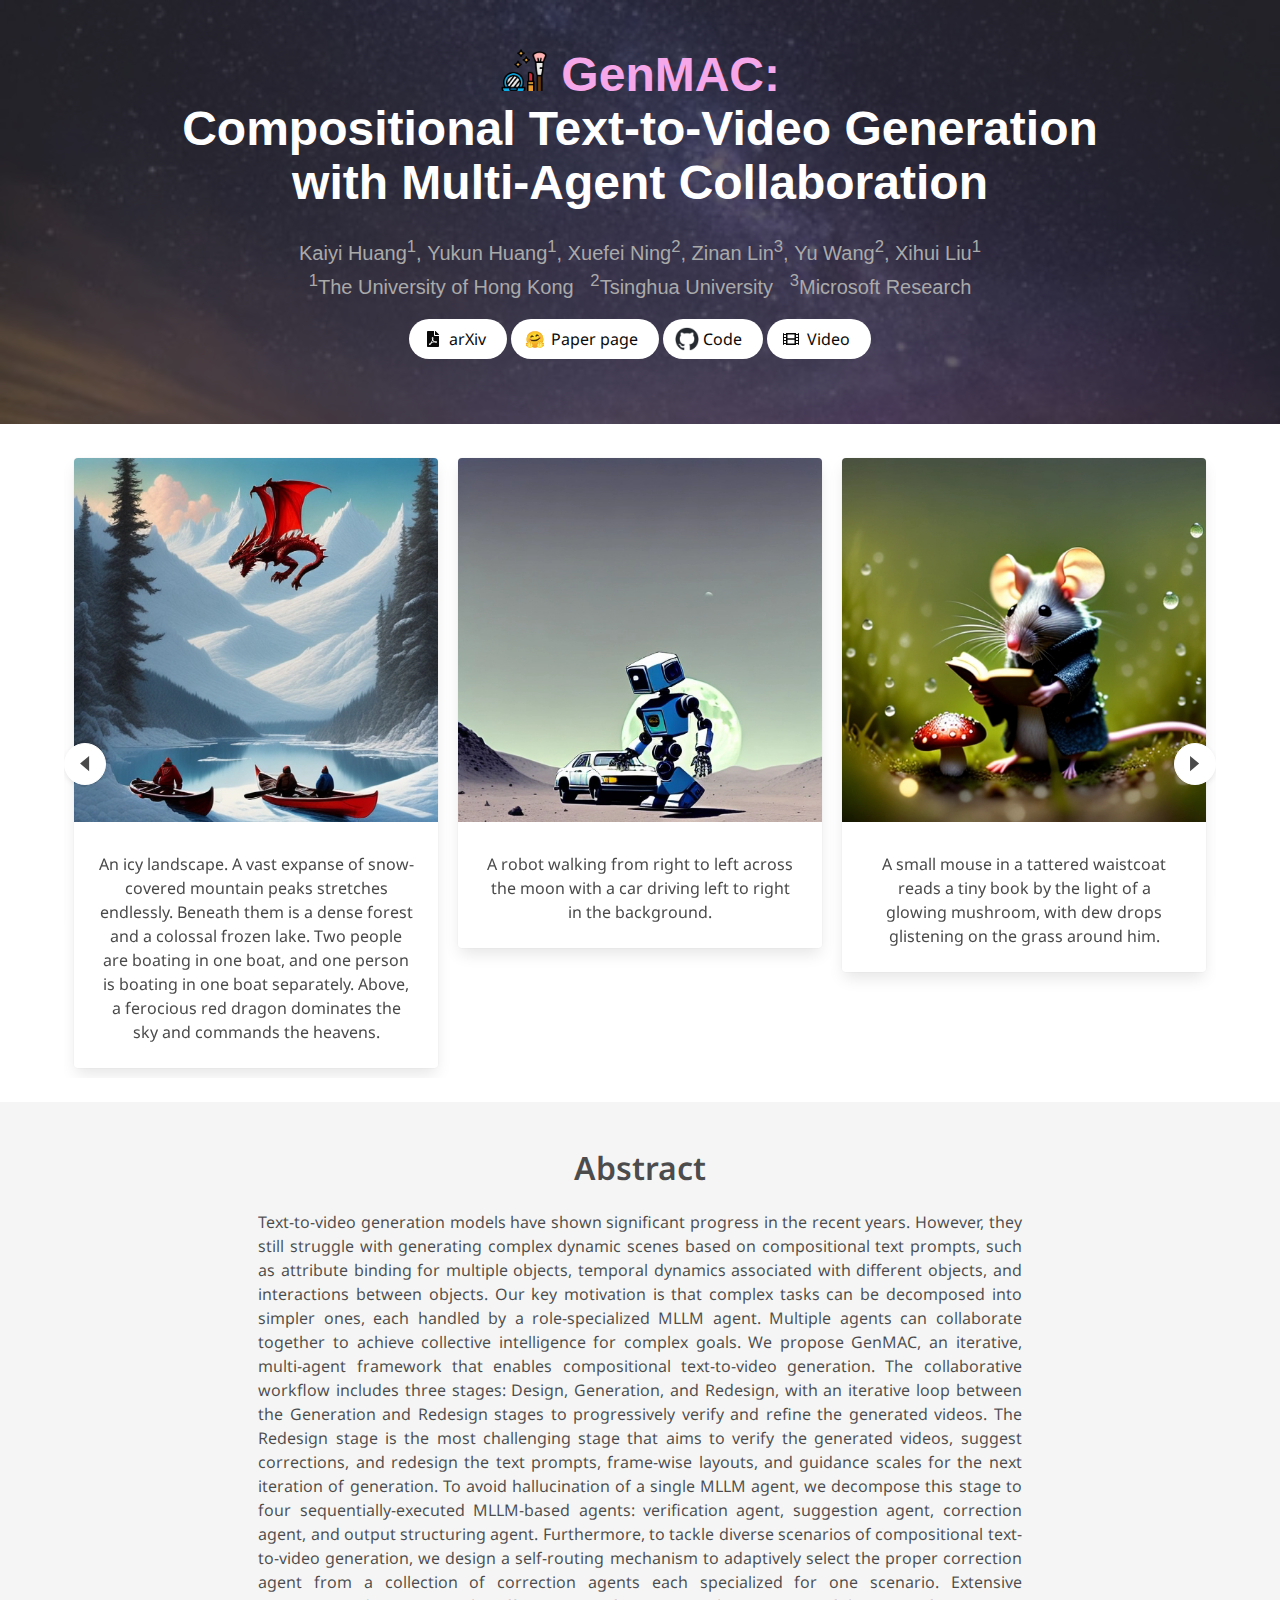
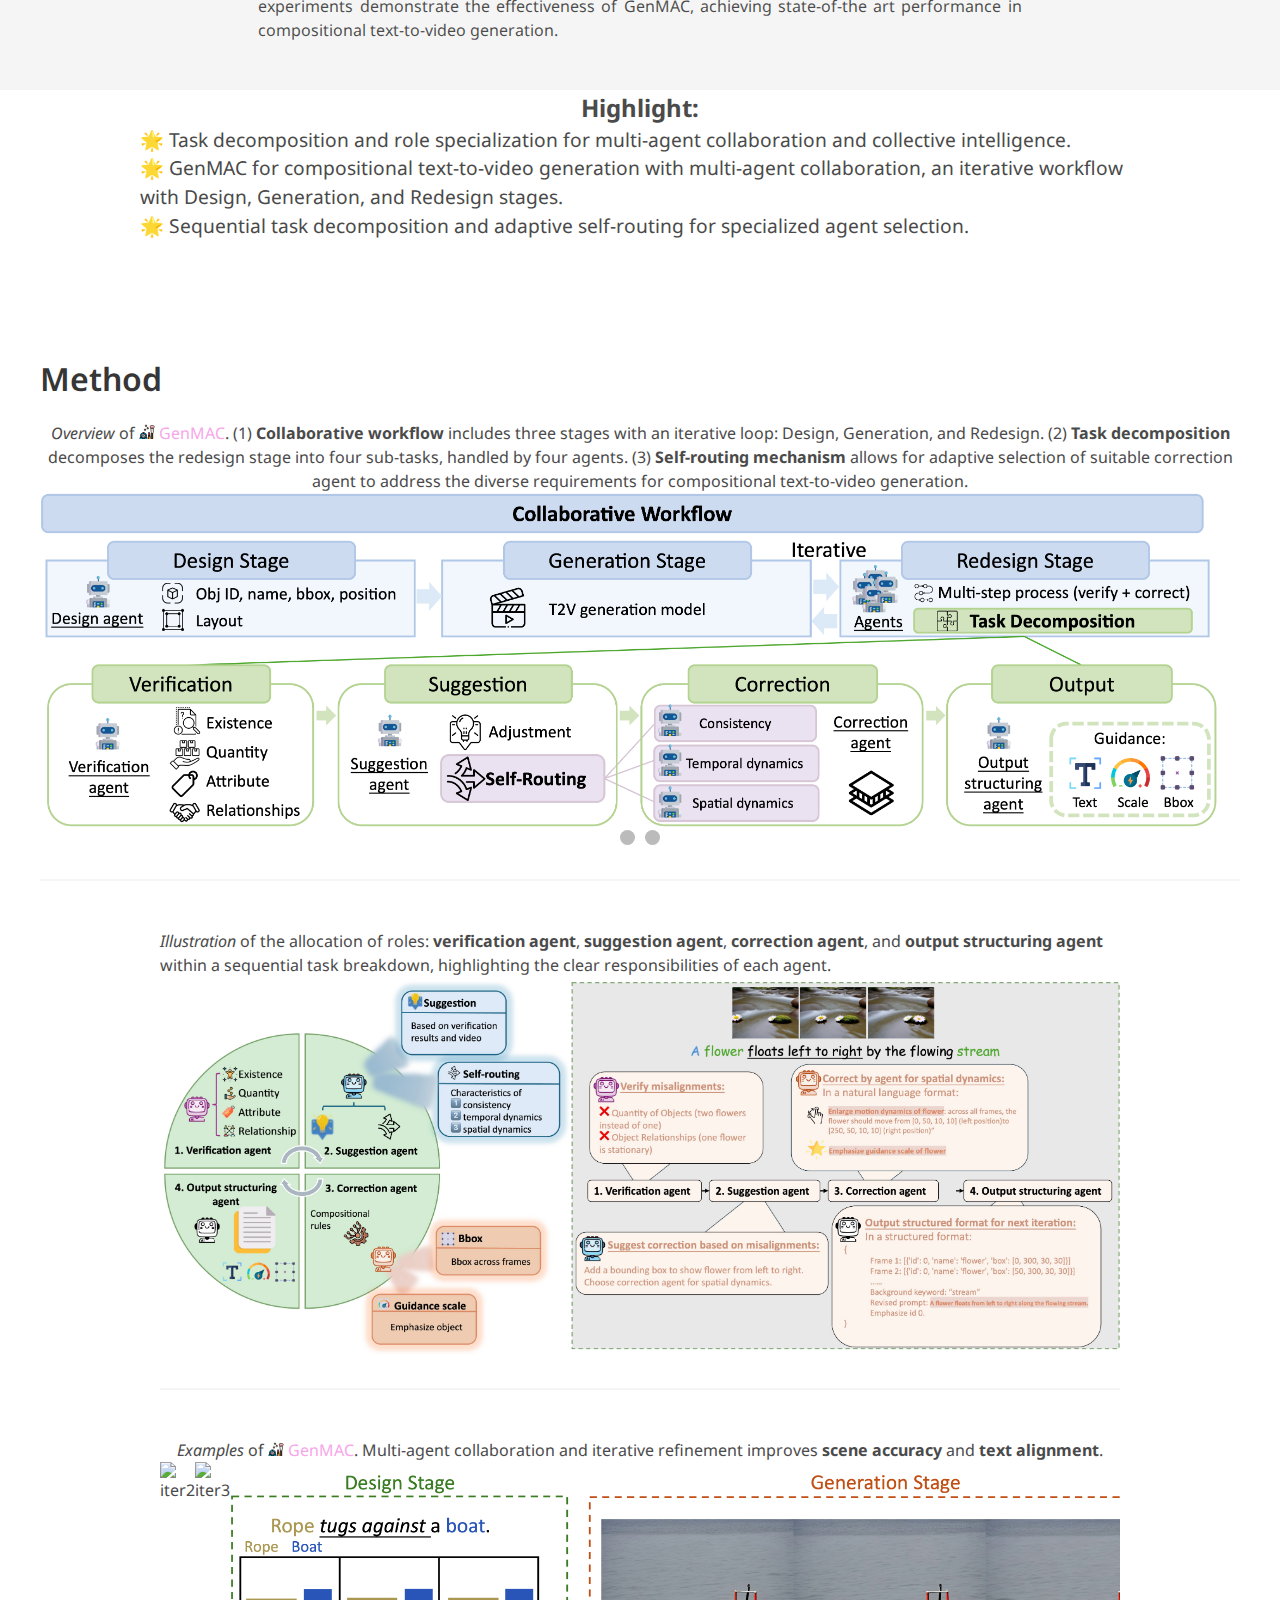
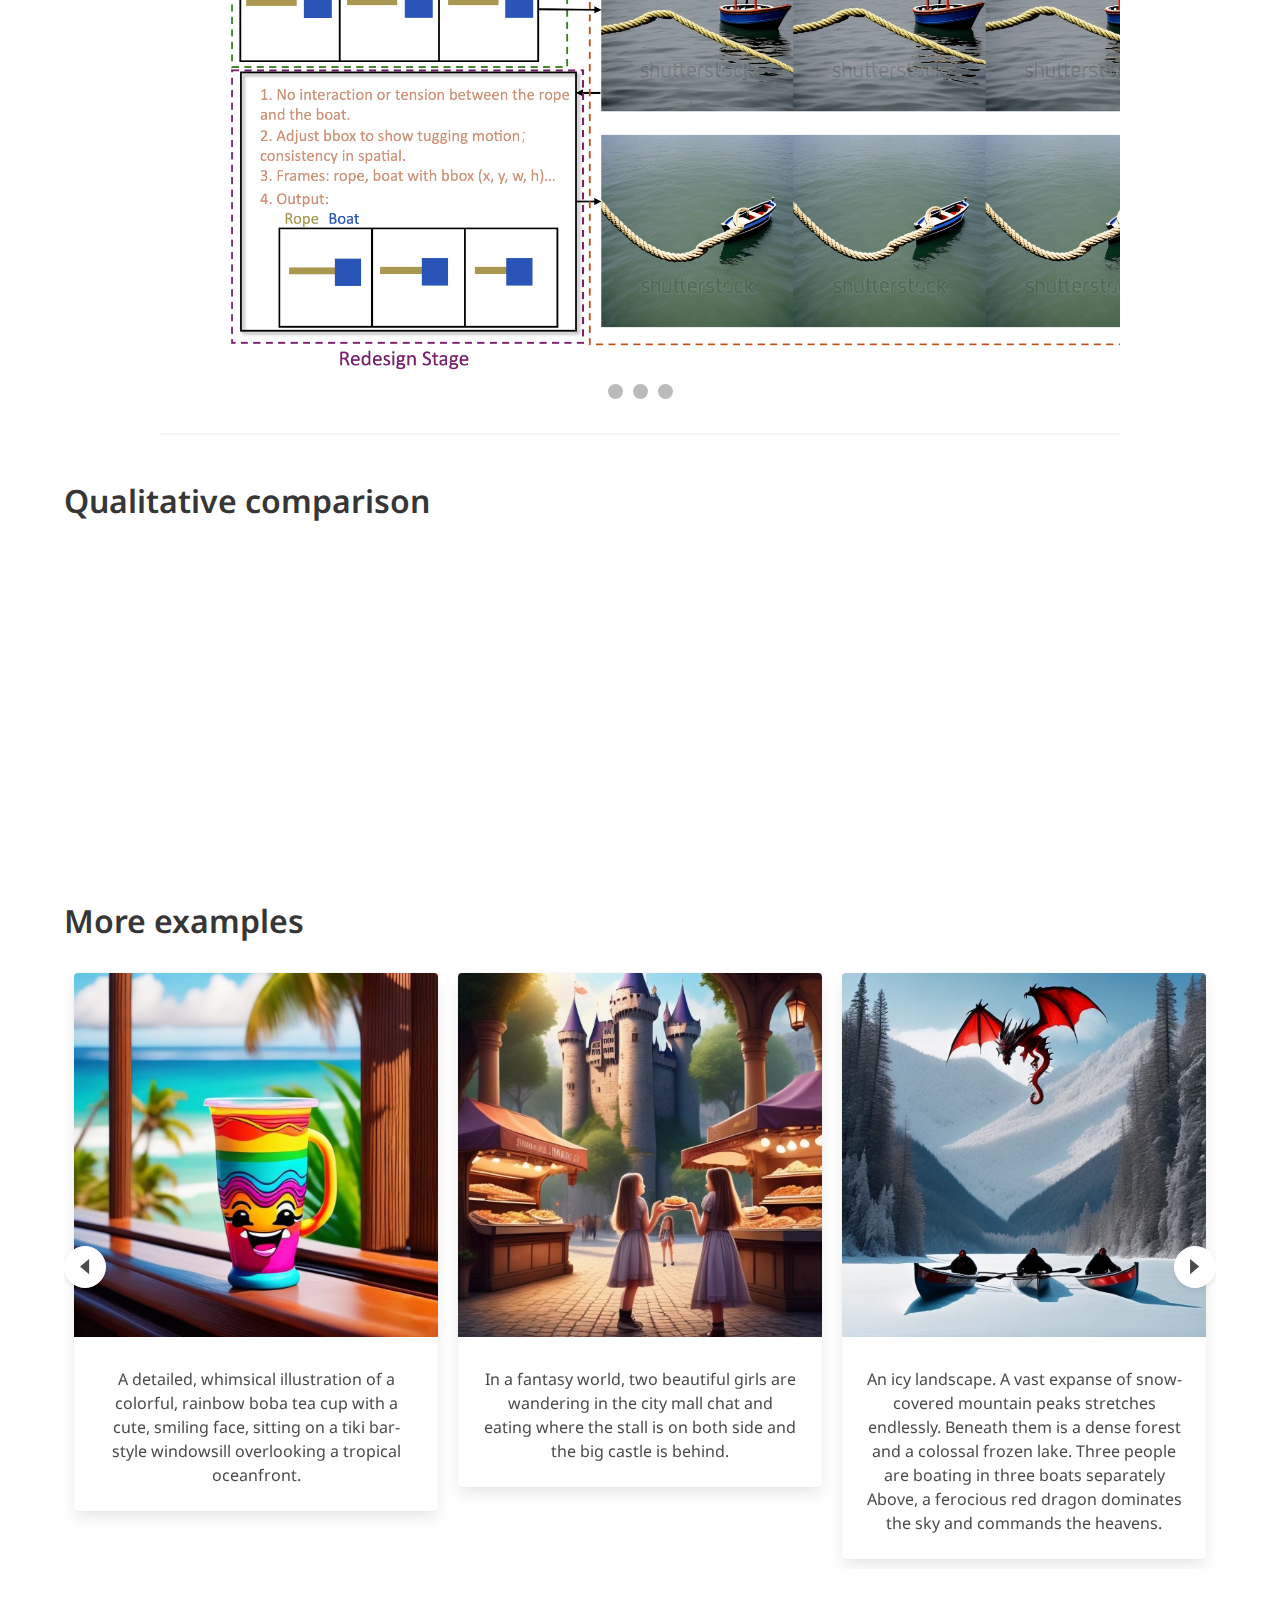
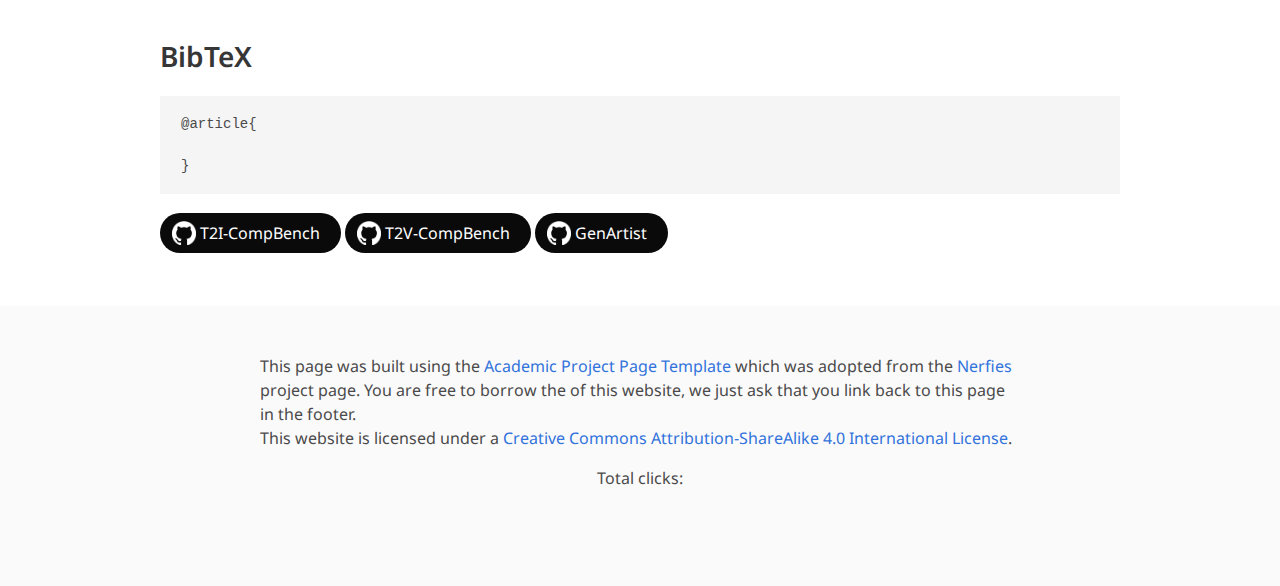
==== commit f7b14612: "update link" ====
--- a/index.html
+++ b/index.html
@@ -106,7 +106,7 @@
                                     </a>
                                 </span>    
                                 <span class="link-block">
-                                    <a href="" target="_blank" class="external-link button is-normal is-rounded is-white">
+                                    <a href="https://youtu.be/gni-nzJQ9TI" target="_blank" class="external-link button is-normal is-rounded is-white">
                                         <span class="icon">
                                             <i class="fas fa-film"> </i>
                                         </span>
@@ -290,15 +290,15 @@
     <div class="carousel-images">
 
       <img class="carousel-item" loading="lazy" src="./static/images/pipeine2.png" alt="teaser" />
-<!--       <img class="carousel-item" loading="lazy" src="./static/images/pipeine1.png" alt="pipeline" /> -->
+      <img class="carousel-item" loading="lazy" src="./static/images/pipeine1.png" alt="pipeline" />
     </div>
     
     &nbsp;
 
-<!--     <div class="carousel-dots">
+    <div class="carousel-dots">
       <span class="dot" onclick="currentSlide('carousel1', 1)"></span>
       <span class="dot" onclick="currentSlide('carousel1', 2)"></span>
-    </div> -->
+    </div>
   </div>
   <hr>
 
@@ -311,7 +311,7 @@
 
             <p>
 
-                <i>Illustration</i> of the allocation of roles in the Redesign stage: <b>verification agent</b>, <b>suggestion agent</b>, <b>correction agent</b>, and <b>output structuring agent</b> within a sequential task breakdown, highlighting the
+                <i>Illustration</i> of the allocation of roles: <b>verification agent</b>, <b>suggestion agent</b>, <b>correction agent</b>, and <b>output structuring agent</b> within a sequential task breakdown, highlighting the
 clear responsibilities of each agent.
             </p>
 
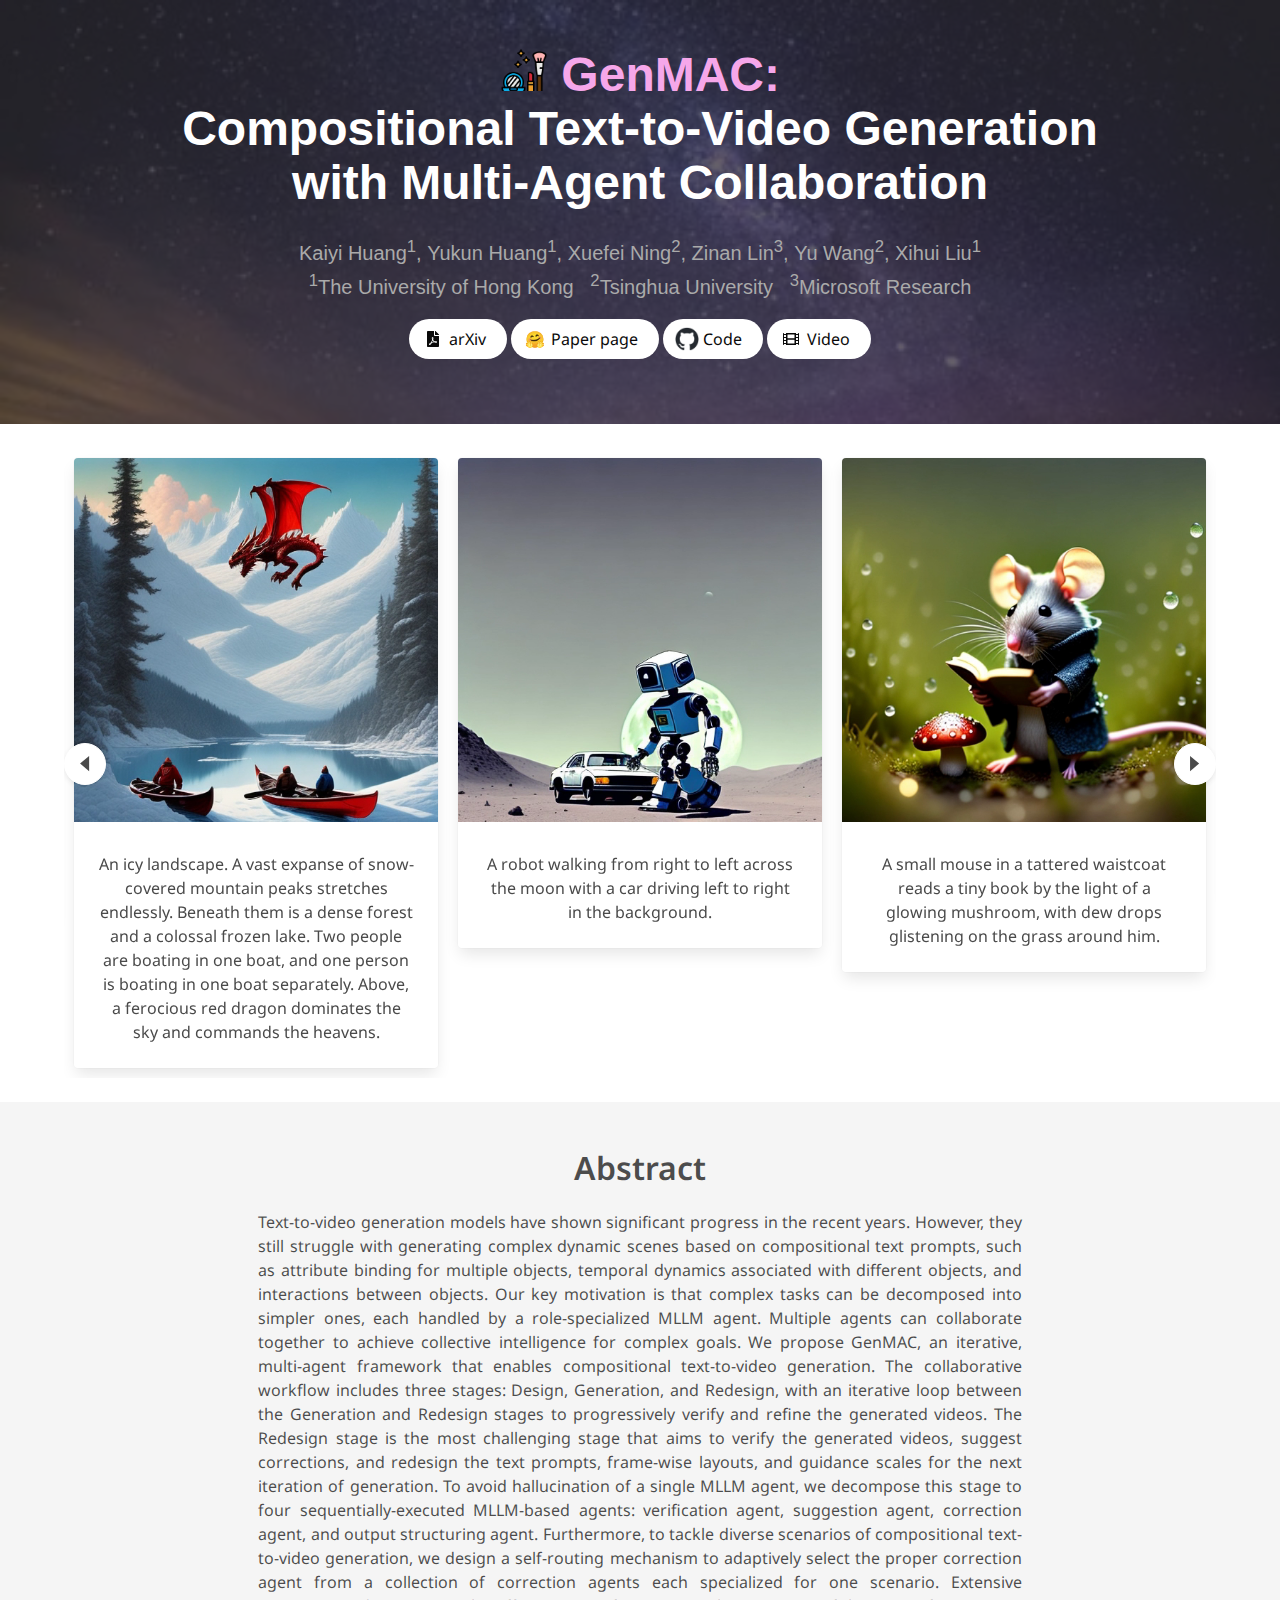
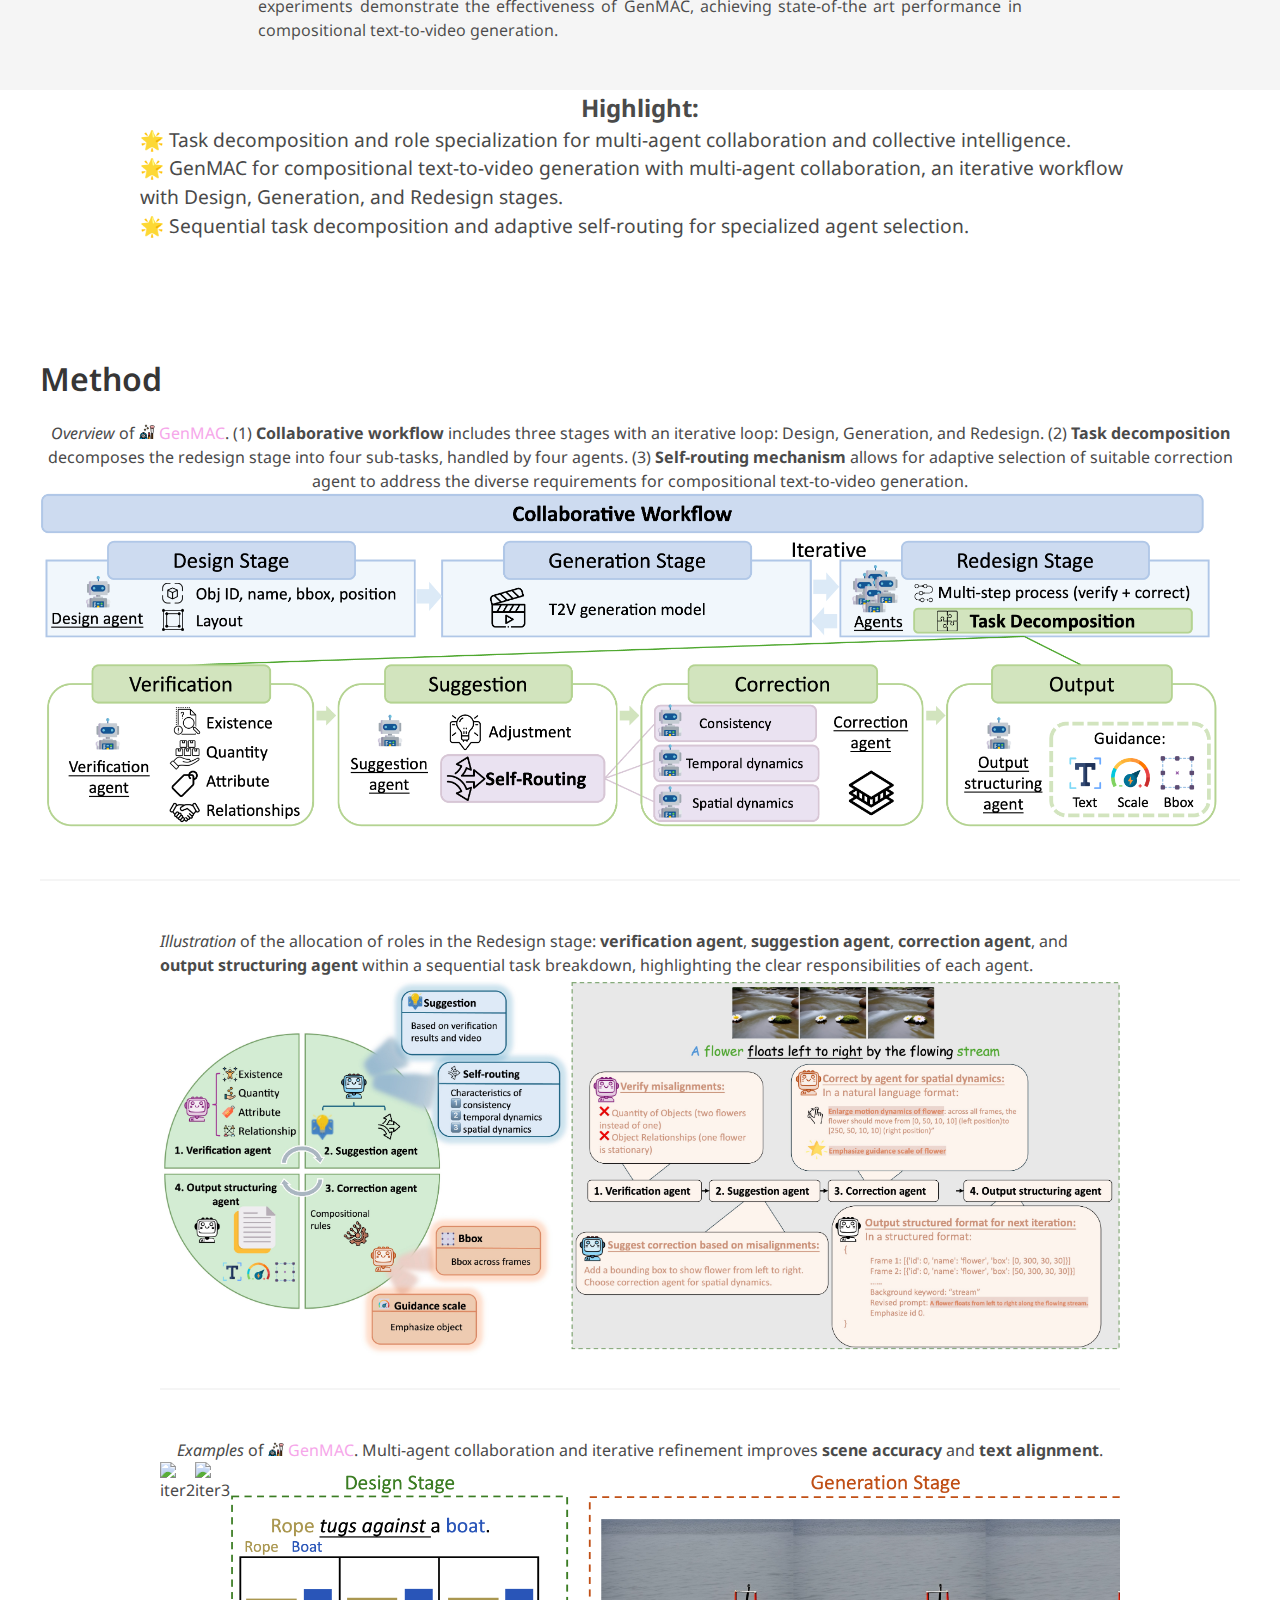
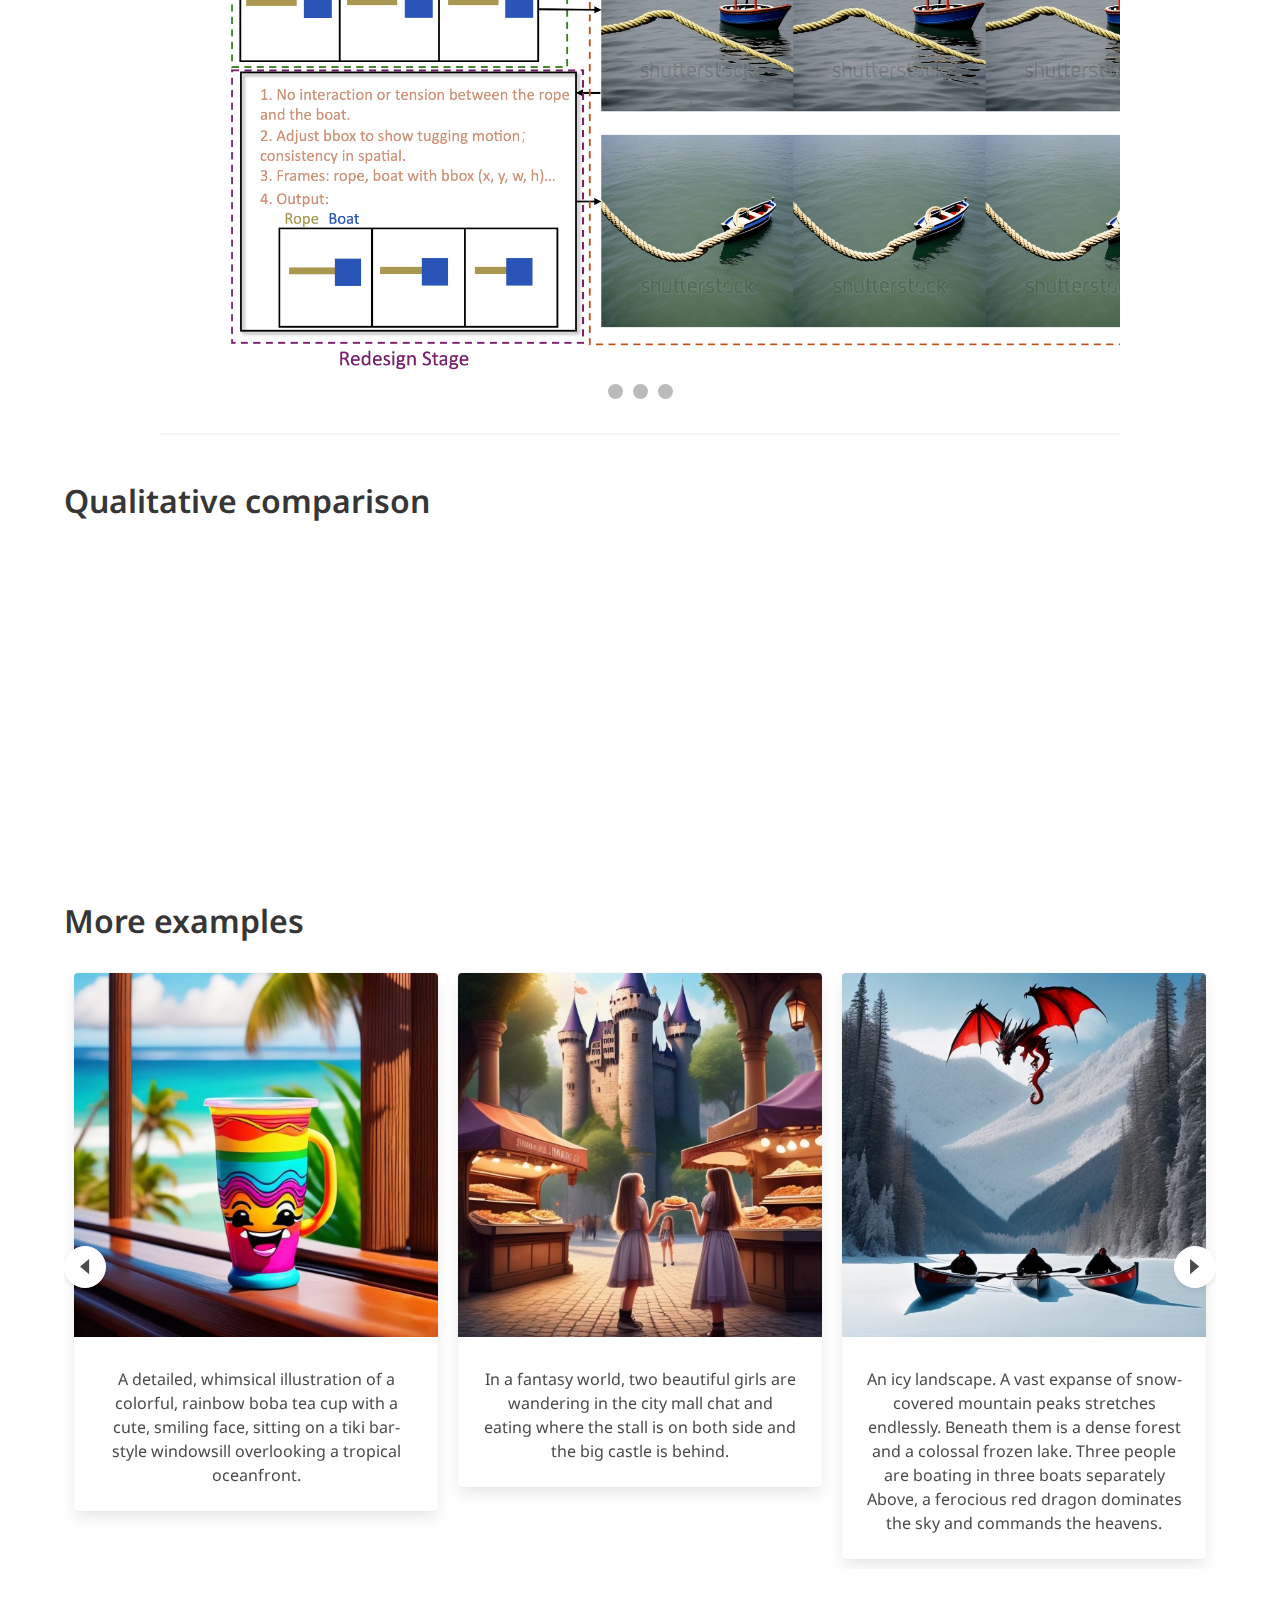
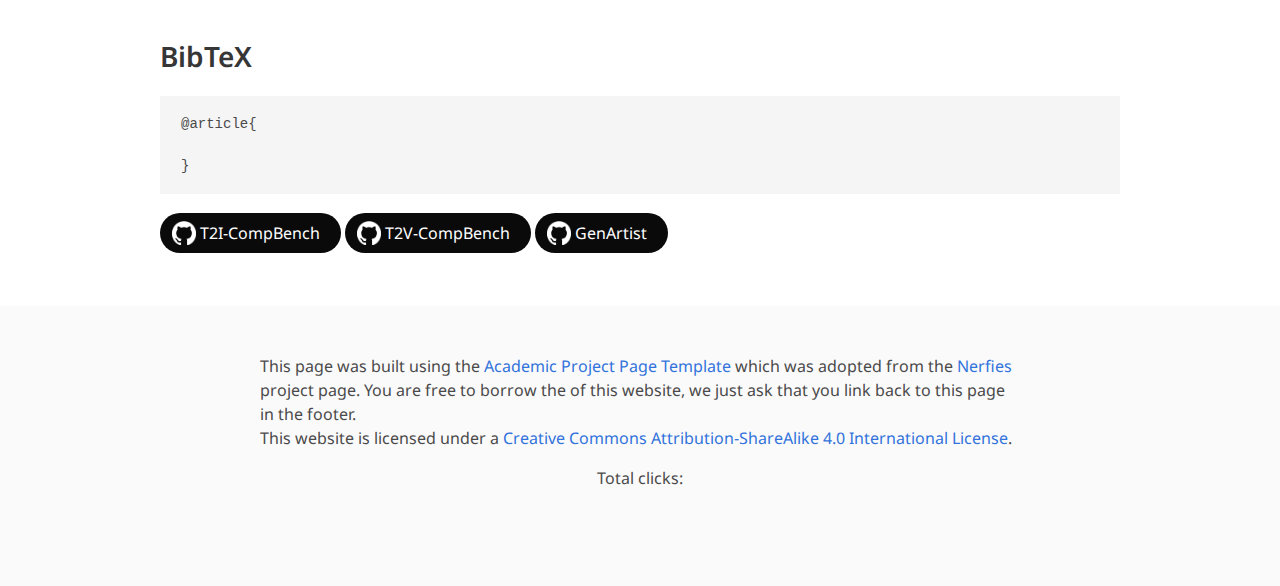
==== commit 848009c7: "Merge branch 'main' of https://github.com/Karine-H/GenMAC" ====
--- a/index.html
+++ b/index.html
@@ -290,15 +290,15 @@
     <div class="carousel-images">
 
       <img class="carousel-item" loading="lazy" src="./static/images/pipeine2.png" alt="teaser" />
-      <img class="carousel-item" loading="lazy" src="./static/images/pipeine1.png" alt="pipeline" />
+<!--       <img class="carousel-item" loading="lazy" src="./static/images/pipeine1.png" alt="pipeline" /> -->
     </div>
     
     &nbsp;
 
-    <div class="carousel-dots">
+<!--     <div class="carousel-dots">
       <span class="dot" onclick="currentSlide('carousel1', 1)"></span>
       <span class="dot" onclick="currentSlide('carousel1', 2)"></span>
-    </div>
+    </div> -->
   </div>
   <hr>
 
@@ -311,7 +311,7 @@
 
             <p>
 
-                <i>Illustration</i> of the allocation of roles: <b>verification agent</b>, <b>suggestion agent</b>, <b>correction agent</b>, and <b>output structuring agent</b> within a sequential task breakdown, highlighting the
+                <i>Illustration</i> of the allocation of roles in the Redesign stage: <b>verification agent</b>, <b>suggestion agent</b>, <b>correction agent</b>, and <b>output structuring agent</b> within a sequential task breakdown, highlighting the
 clear responsibilities of each agent.
             </p>
 
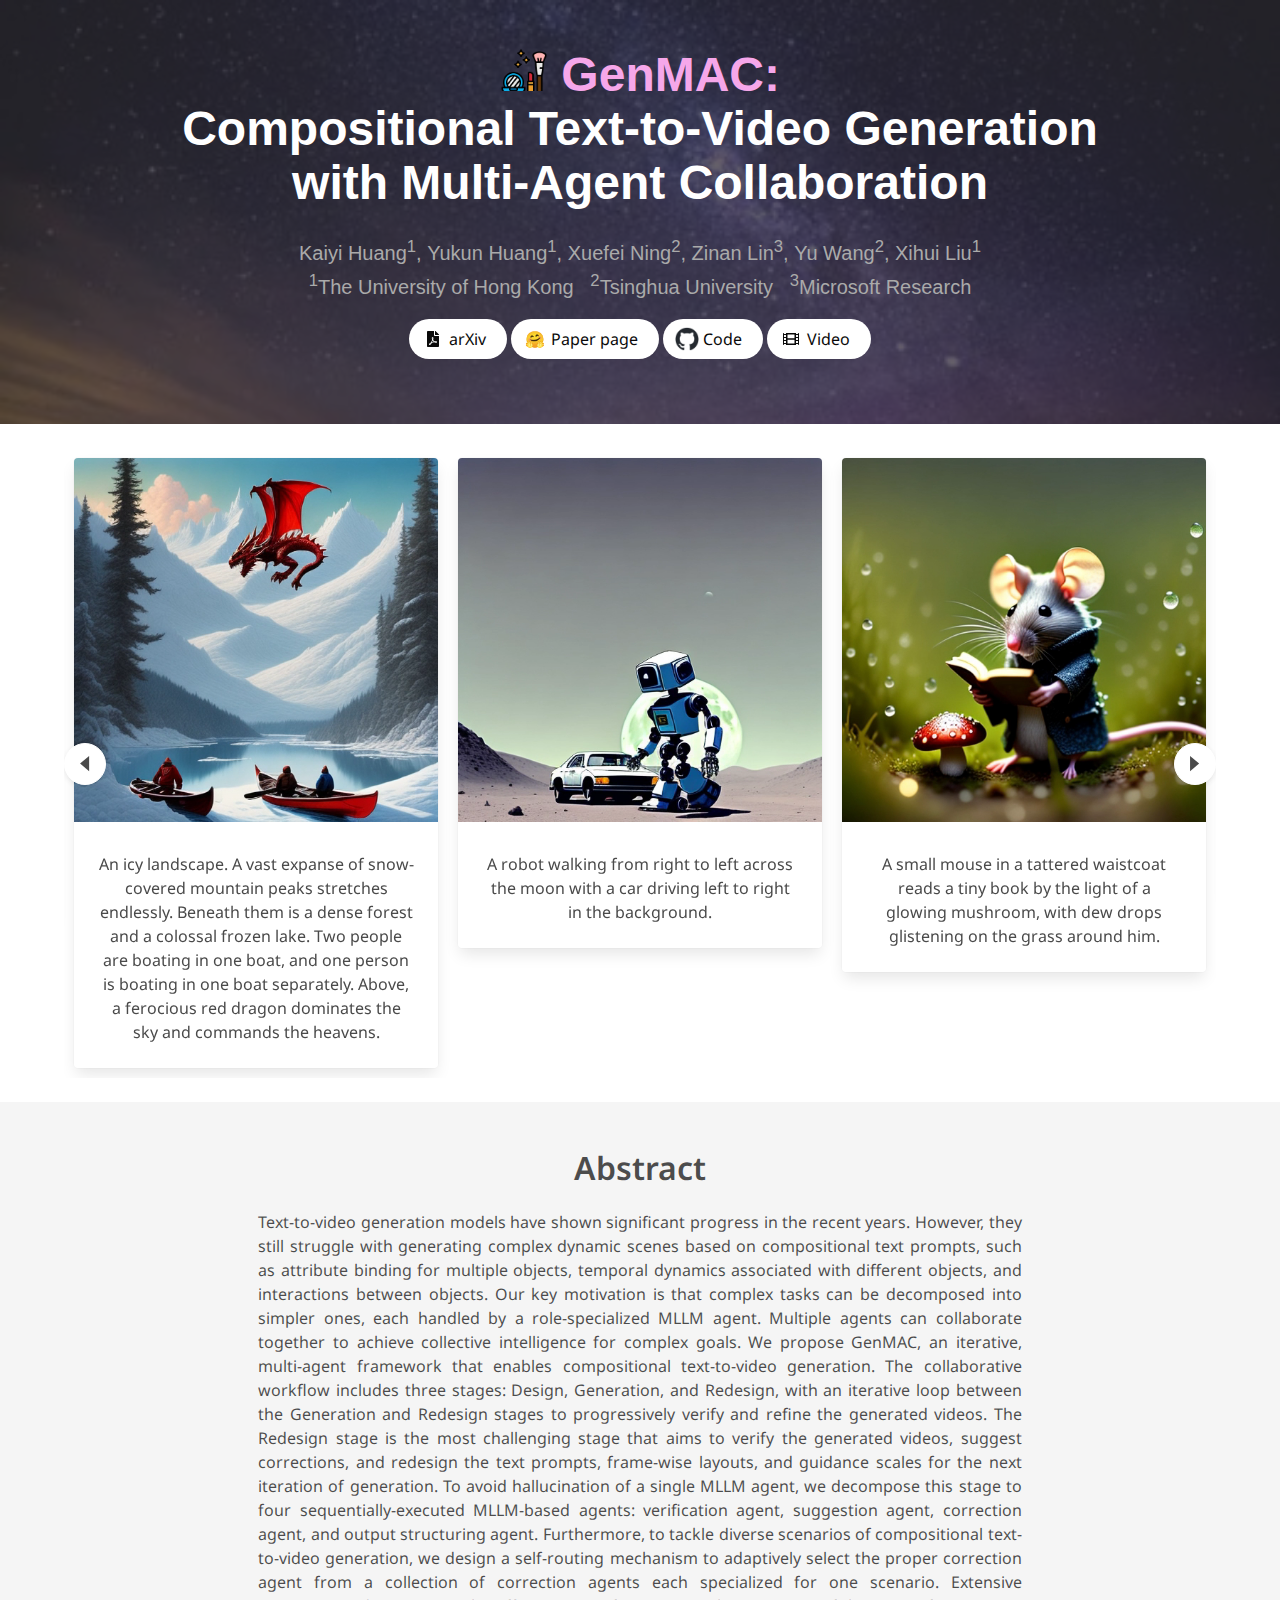
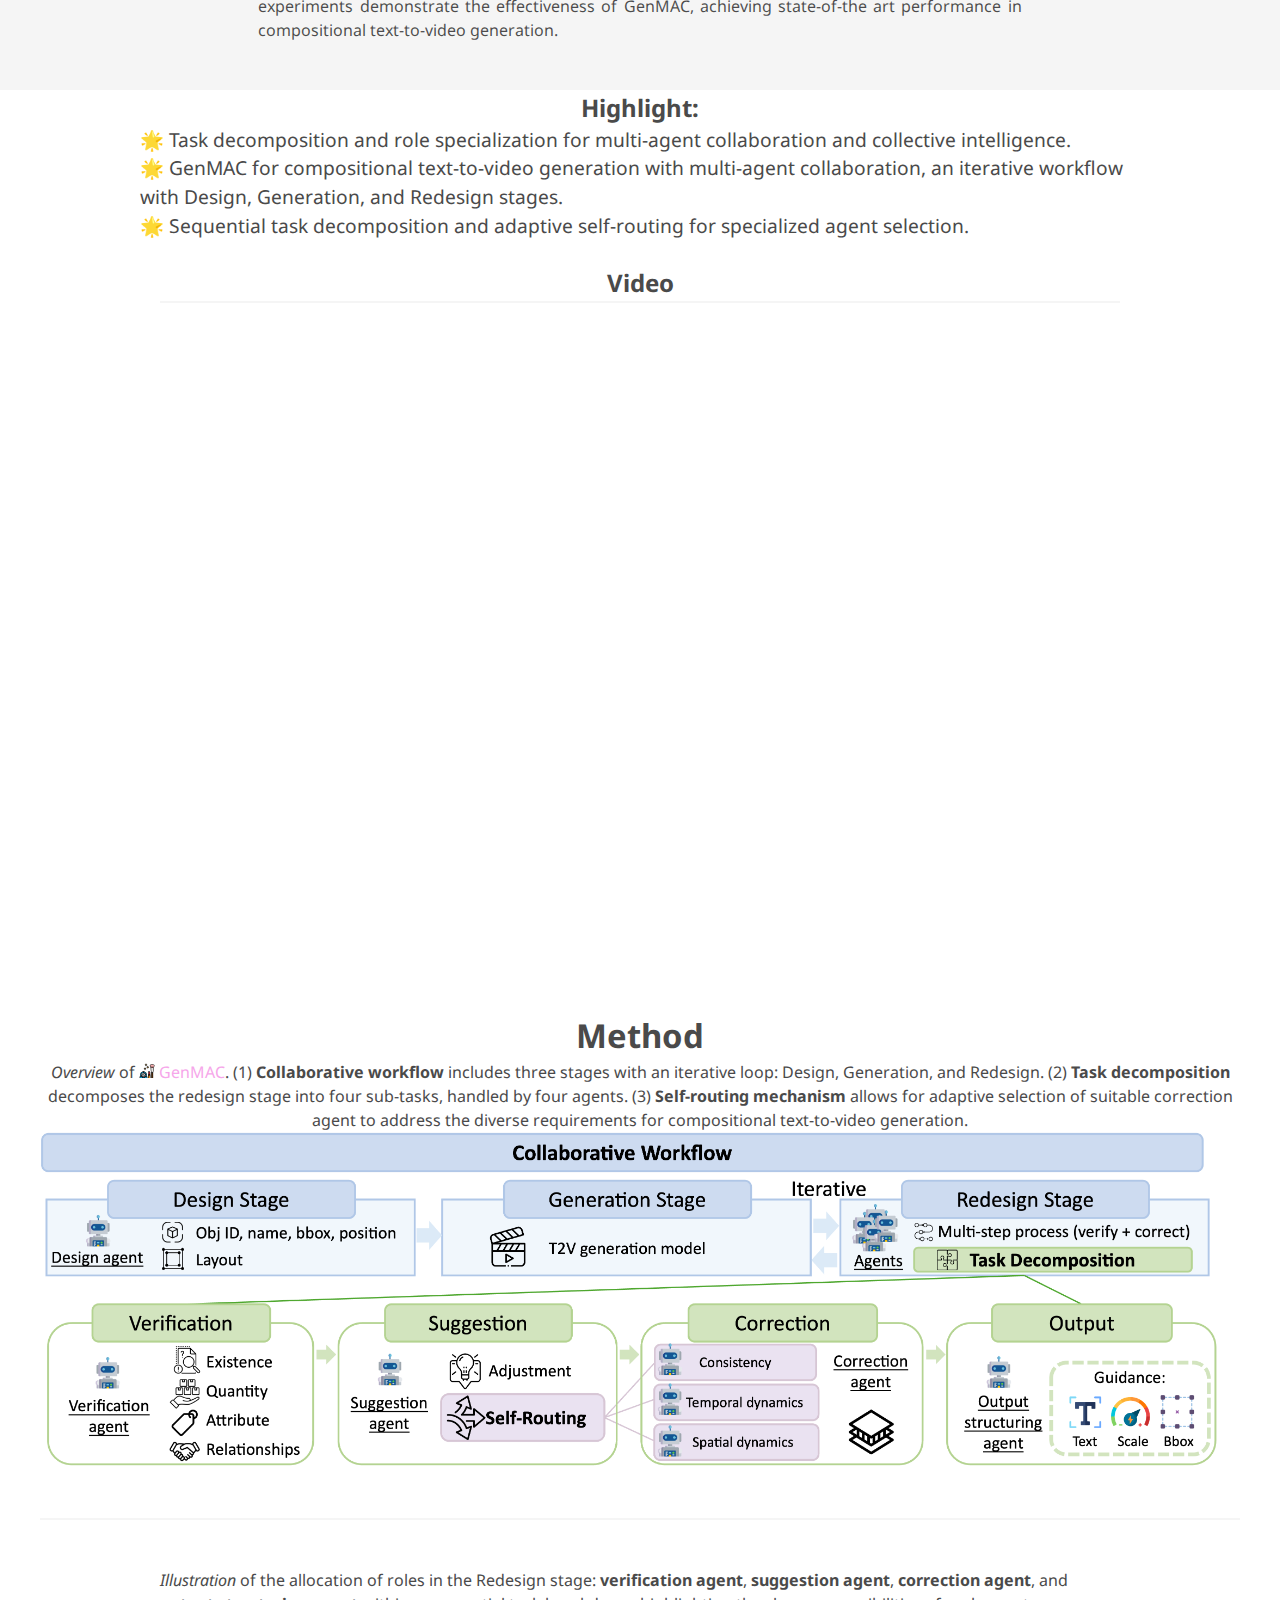
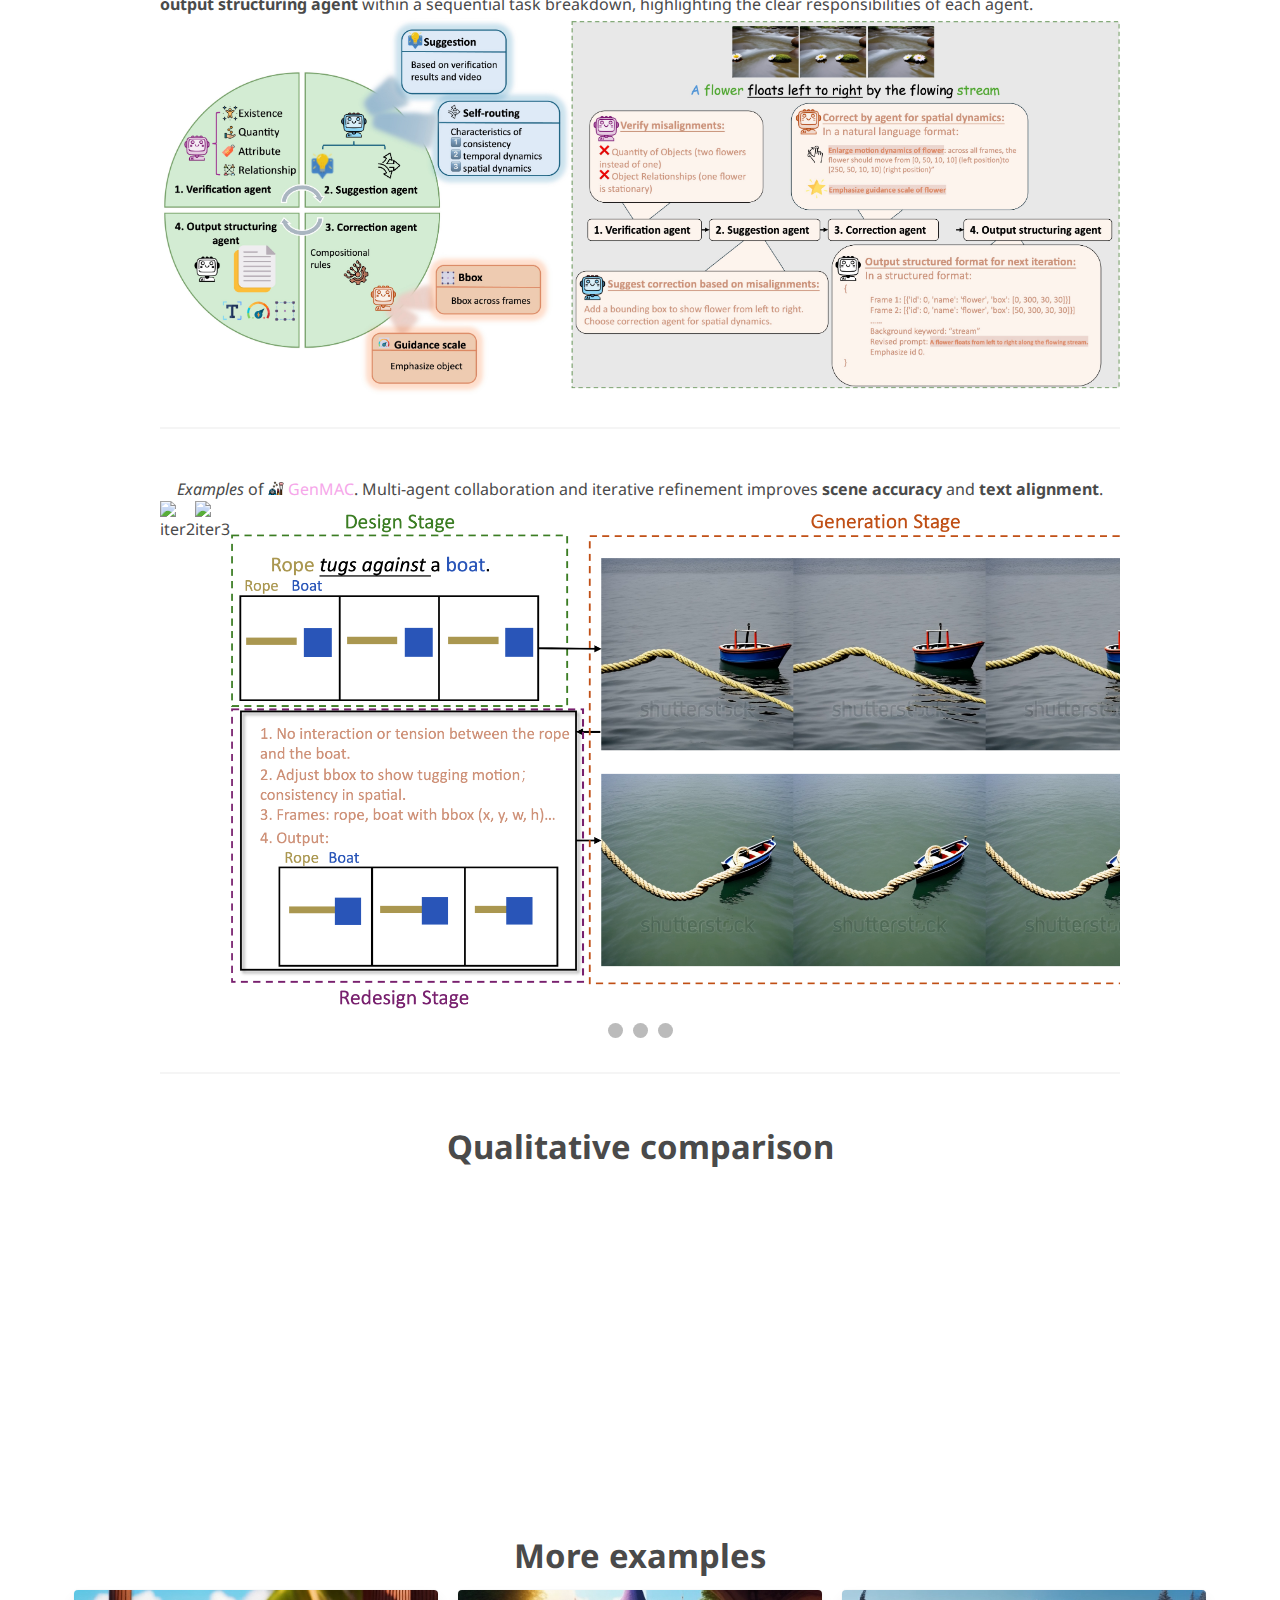
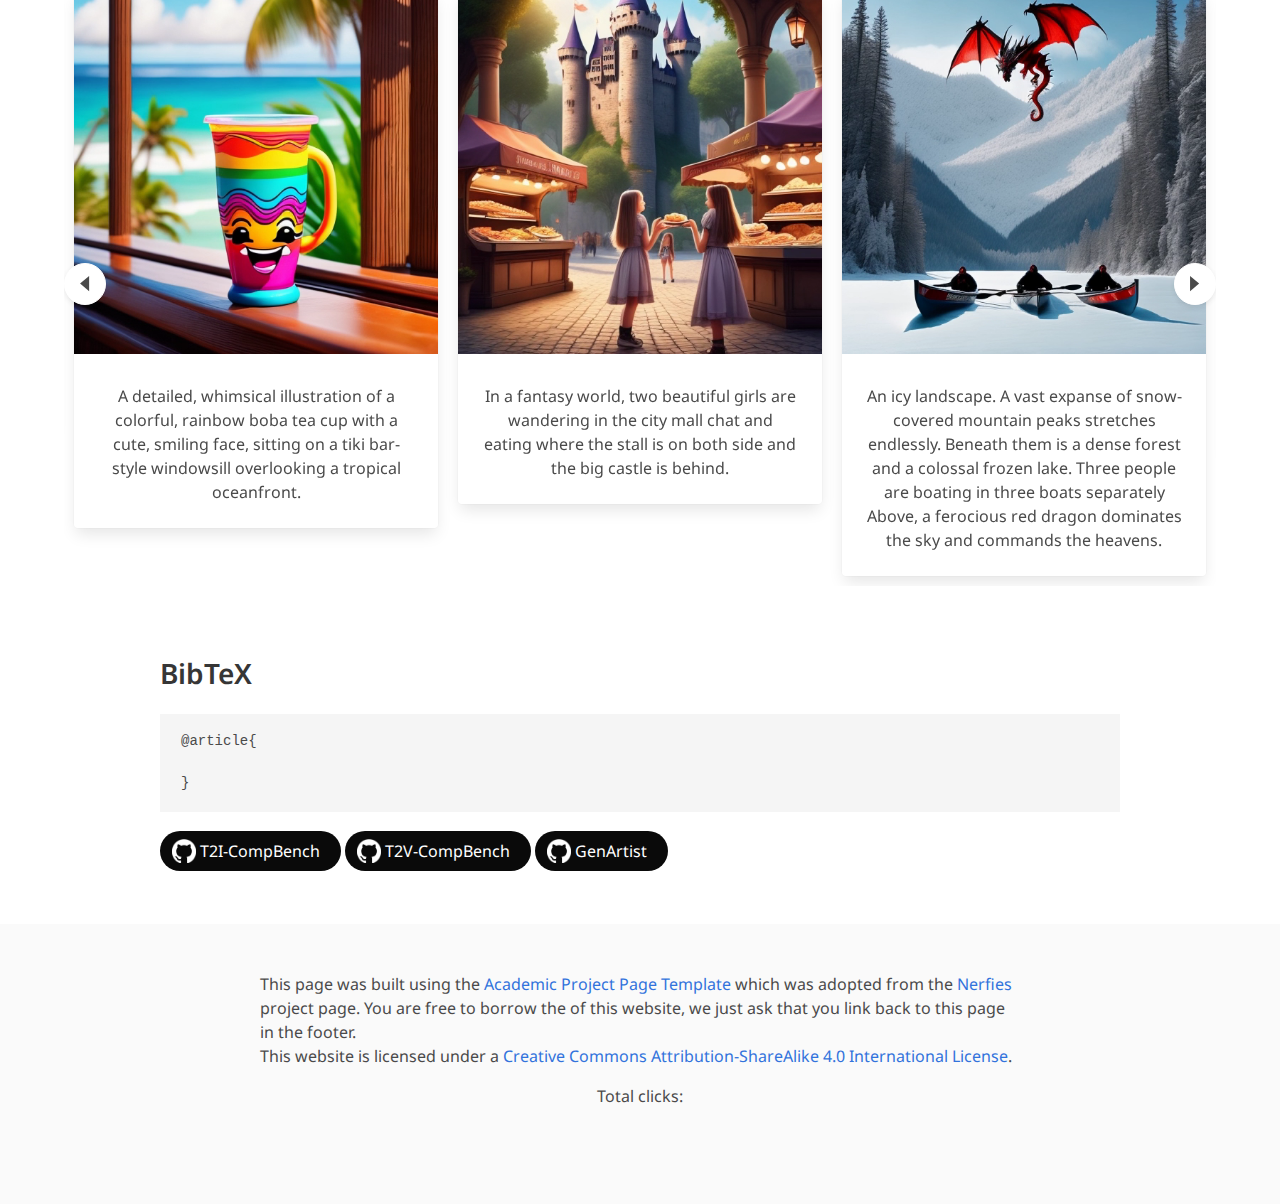
==== commit bfeb3453: "update video" ====
--- a/index.html
+++ b/index.html
@@ -273,12 +273,34 @@
         </ul>
       </div>
     </div>
+
+    <section class="hero is-small">
+        <div class="hero-body">
+            <div class="container is-max-desktop">
+                <p style="text-align: center;">
+                    <span class="section" style="font-size: 1.5em;"><b>Video</b></span>
+                  </p>
+    
+                <hr style="margin-top:0px">
+                <div class="text-center">
+                    <div style="position:relative;padding-top:56.25%;">
+                        <iframe src="https://www.youtube.com/watch?v=gni-nzJQ9TI" allowfullscreen=""
+                            style="position:absolute;top:0;left:0;width:100%;height:100%;"></iframe>
+                    </div>
+                </div>
+    
+            </div>
+        </div>
+    </section>
     
 <p class="section">&nbsp;</p>
 
 <section class="image-carousel">
   <div id="carousel1" class="carousel-container">
-    <h2 class="title is-3"> Method</h2>
+    <!-- <h2 class="title is-3"> Method</h2> -->
+    <p style="text-align: center;">
+        <span class="section" style="font-size: 2.05em;"><b>Method</b></span>
+      </p>
     <p style="text-align: center;">
       <i>Overview</i> of <i class="genmac-icon"></i>
       <span style="color: rgb(246, 167, 234);">GenMAC</span>. 
@@ -359,7 +381,10 @@
   <section class="hero is-small">
     <div class="hero-body">
         <div class="container">
-          <h2 class="title is-3">Qualitative comparison</h2>
+          <!-- <h2 class="title is-3">Qualitative comparison</h2> -->
+          <p style="text-align: center;">
+            <span class="section" style="font-size: 2.05em;"><b>Qualitative comparison</b></span>
+          </p>
             <!-- <div id="results-carousel" class="carousel results-carousel" > -->
                 <!-- <div class="card" >
                     <div class="card-image" > -->
@@ -453,7 +478,10 @@
     <section class="hero is-small">
       <div class="hero-body">
           <div class="container">
-            <h2 class="title is-3">More examples</h2>
+            <!-- <h2 class="title is-3">More examples</h2> -->
+            <p style="text-align: center;">
+                <span class="section" style="font-size: 2.05em;"><b>More examples</b></span>
+              </p>
               <div id="results-carousel" class="carousel results-carousel" >
                   <div class="card">
                       <div class="card-image">
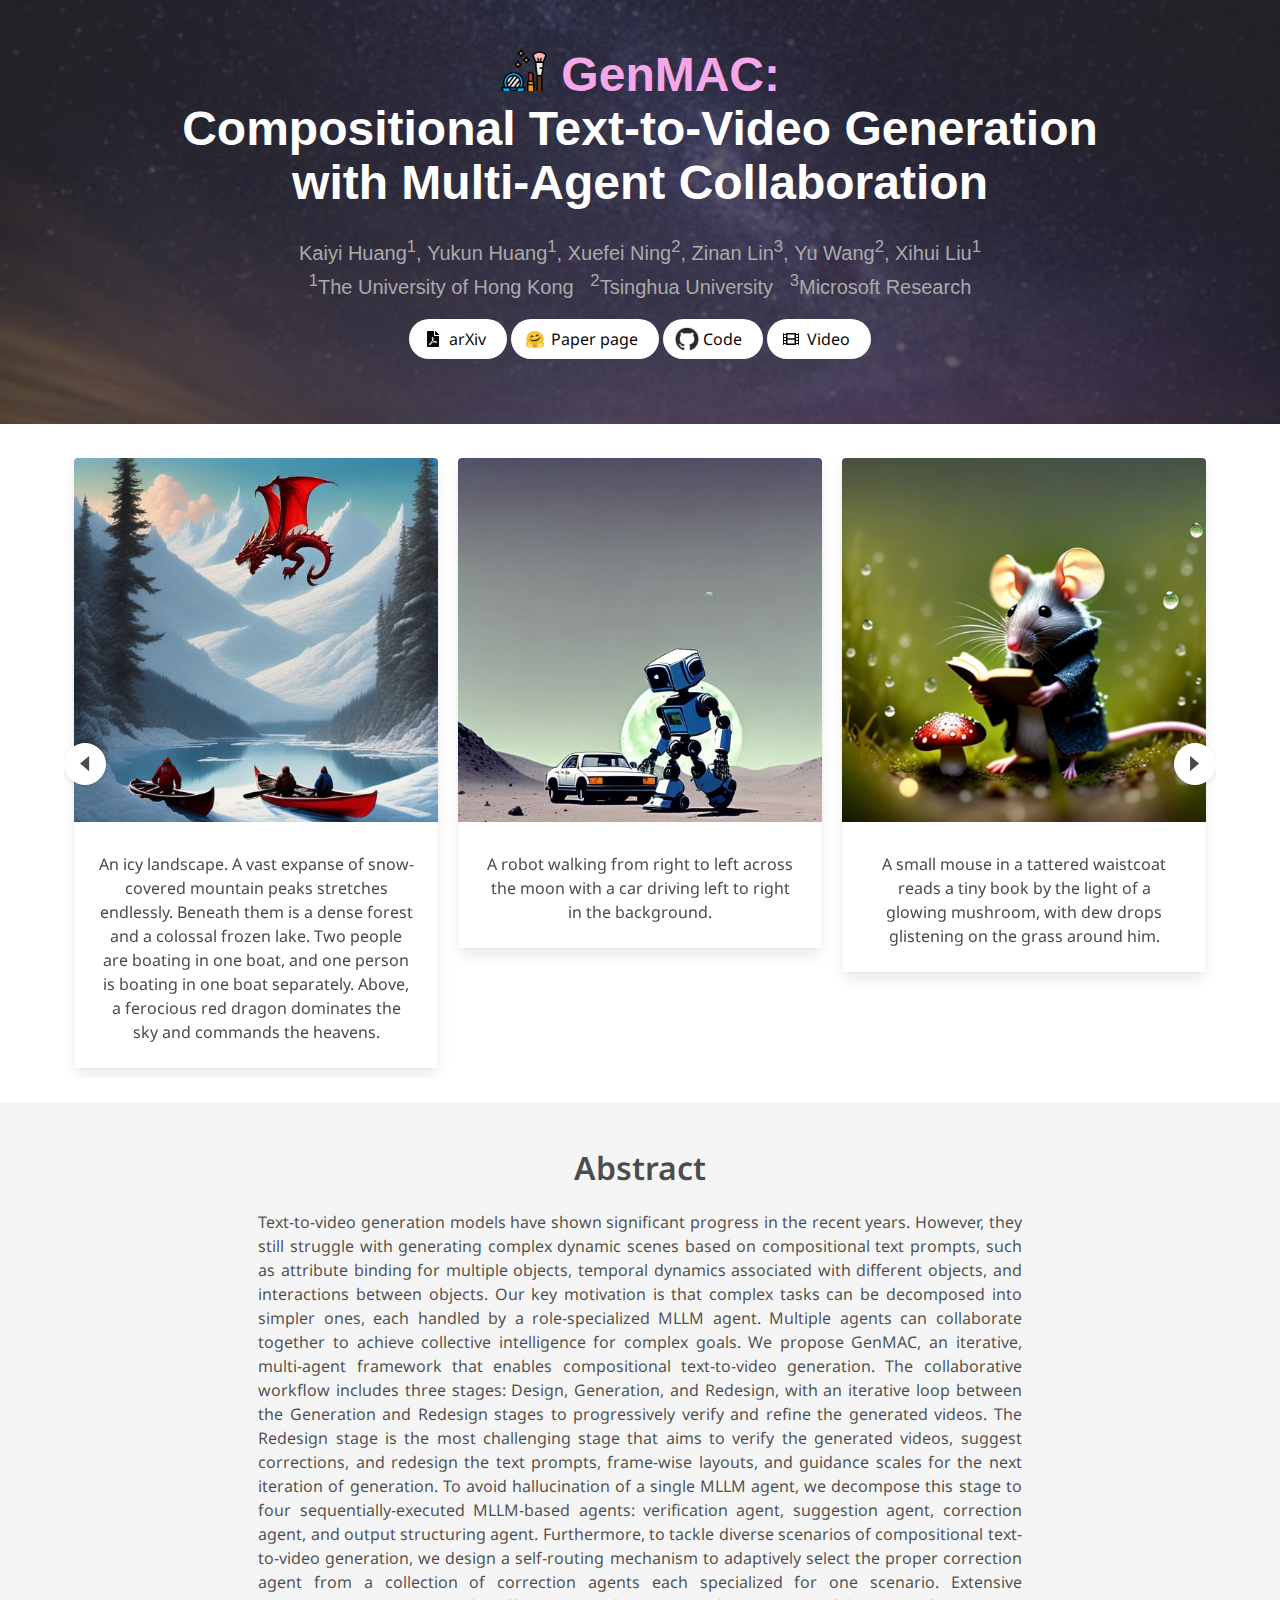
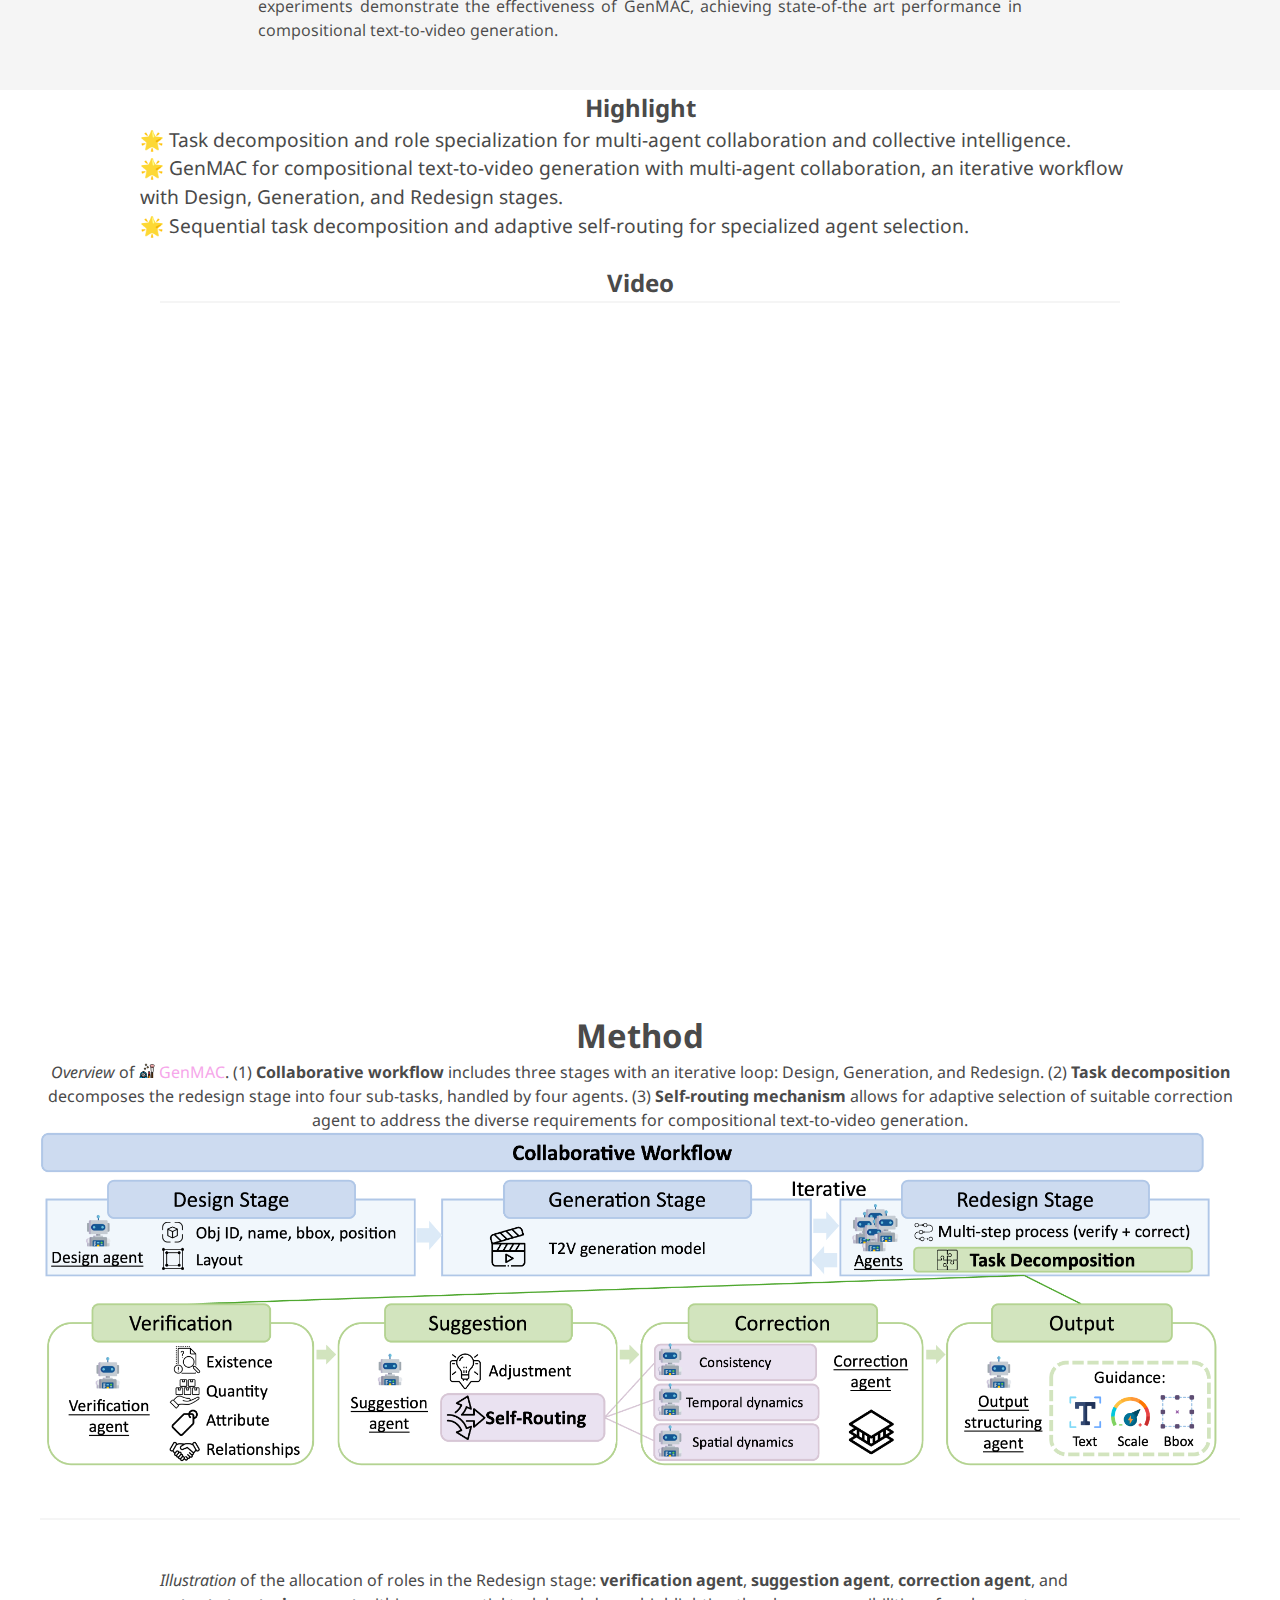
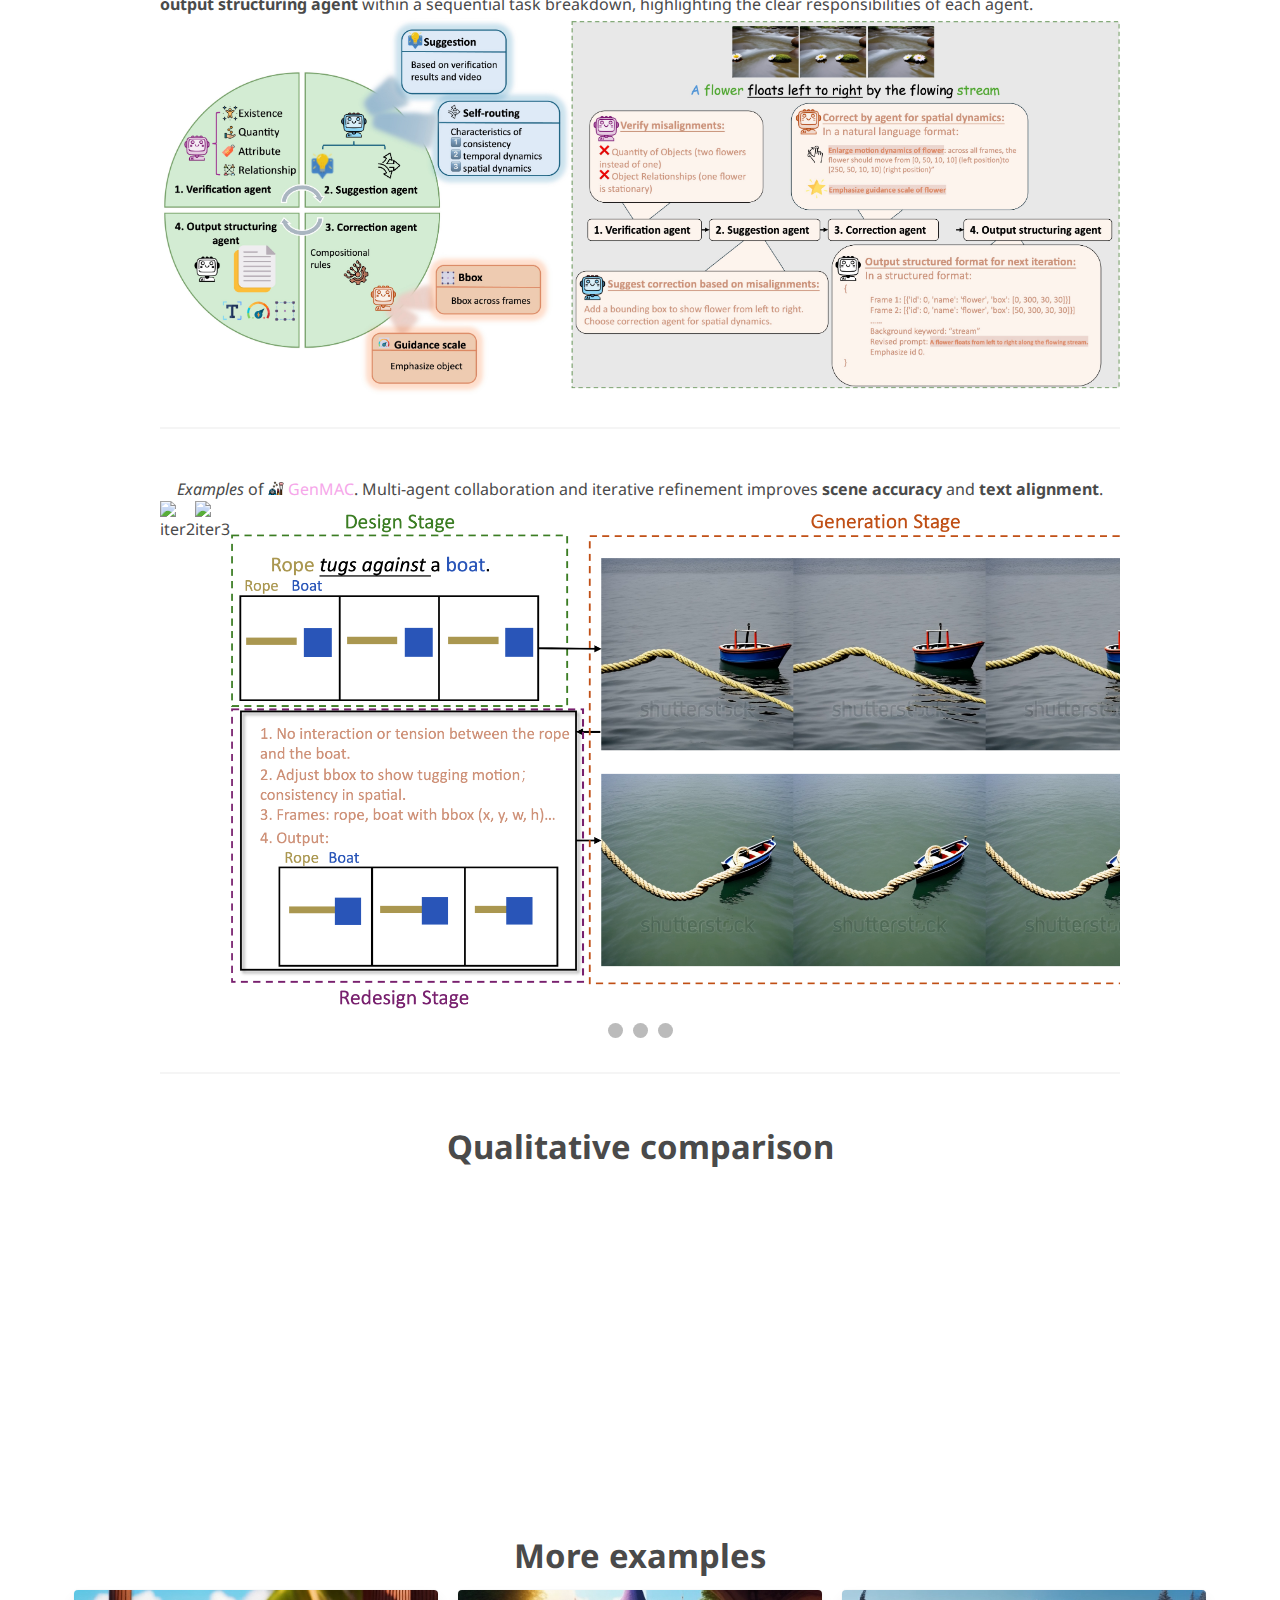
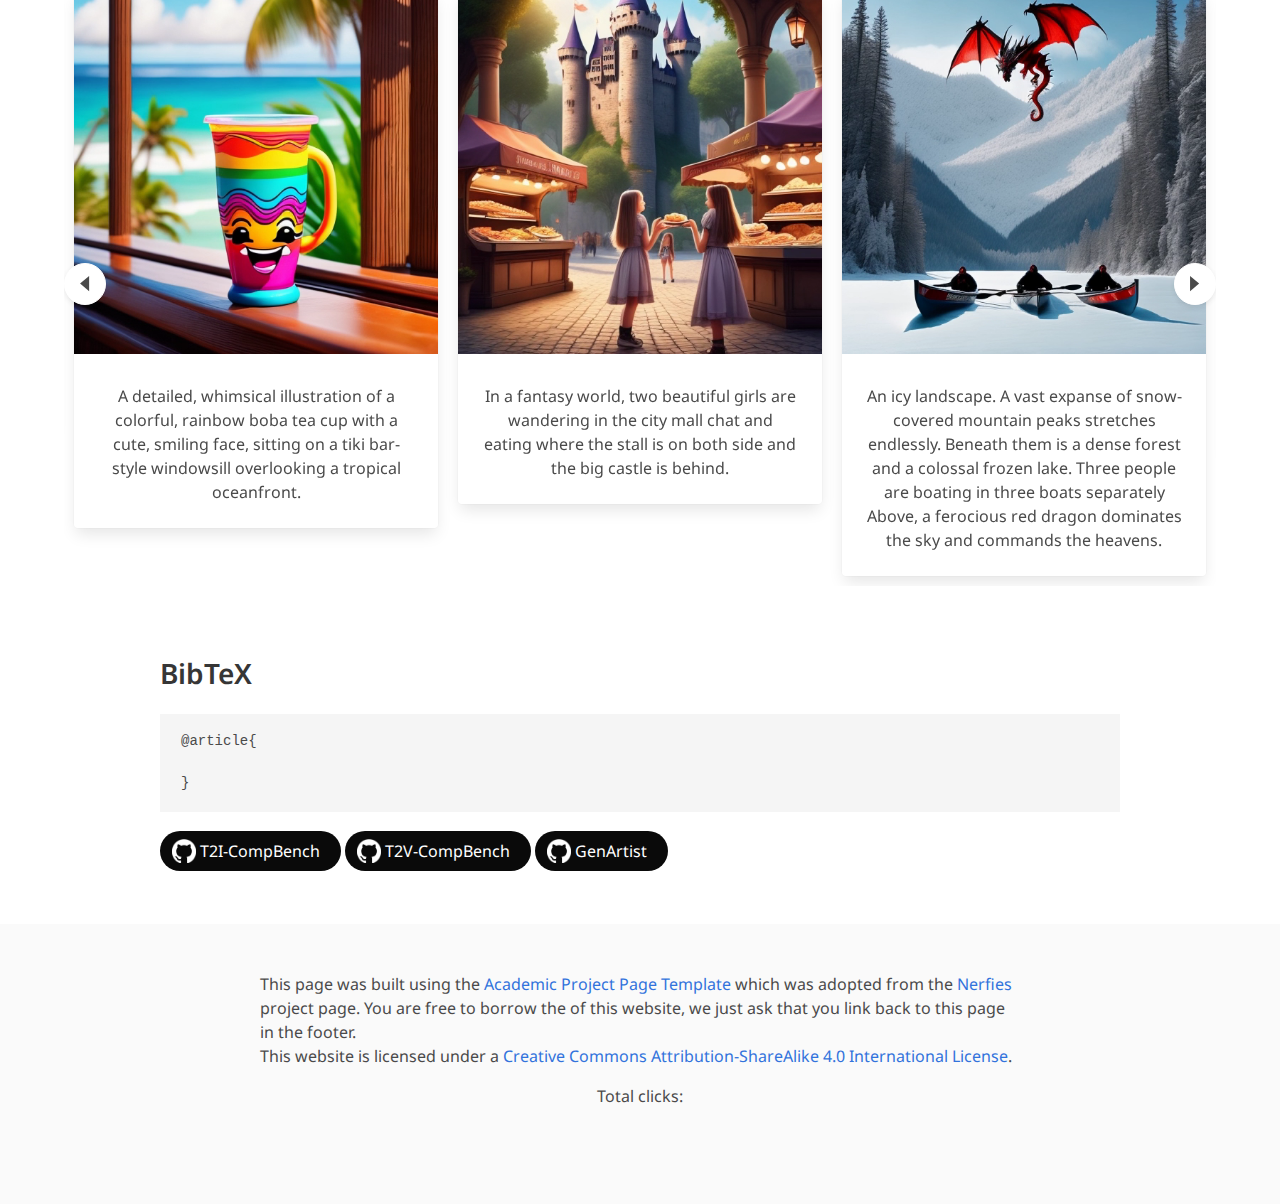
==== commit 7f48ed52: "update video" ====
--- a/index.html
+++ b/index.html
@@ -261,7 +261,7 @@
     <div class="container">
       <!-- Highlight title -->
       <p style="text-align: center;">
-        <span class="section" style="font-size: 1.5em;"><b>Highlight:</b></span>
+        <span class="section" style="font-size: 1.5em;"><b>Highlight</b></span>
       </p>
     
       <!-- Highlight list -->
@@ -284,7 +284,7 @@
                 <hr style="margin-top:0px">
                 <div class="text-center">
                     <div style="position:relative;padding-top:56.25%;">
-                        <iframe src="https://www.youtube.com/watch?v=gni-nzJQ9TI" allowfullscreen=""
+                        <iframe src="https://www.youtube.com/embed/gni-nzJQ9TI" allowfullscreen="true"
                             style="position:absolute;top:0;left:0;width:100%;height:100%;"></iframe>
                     </div>
                 </div>
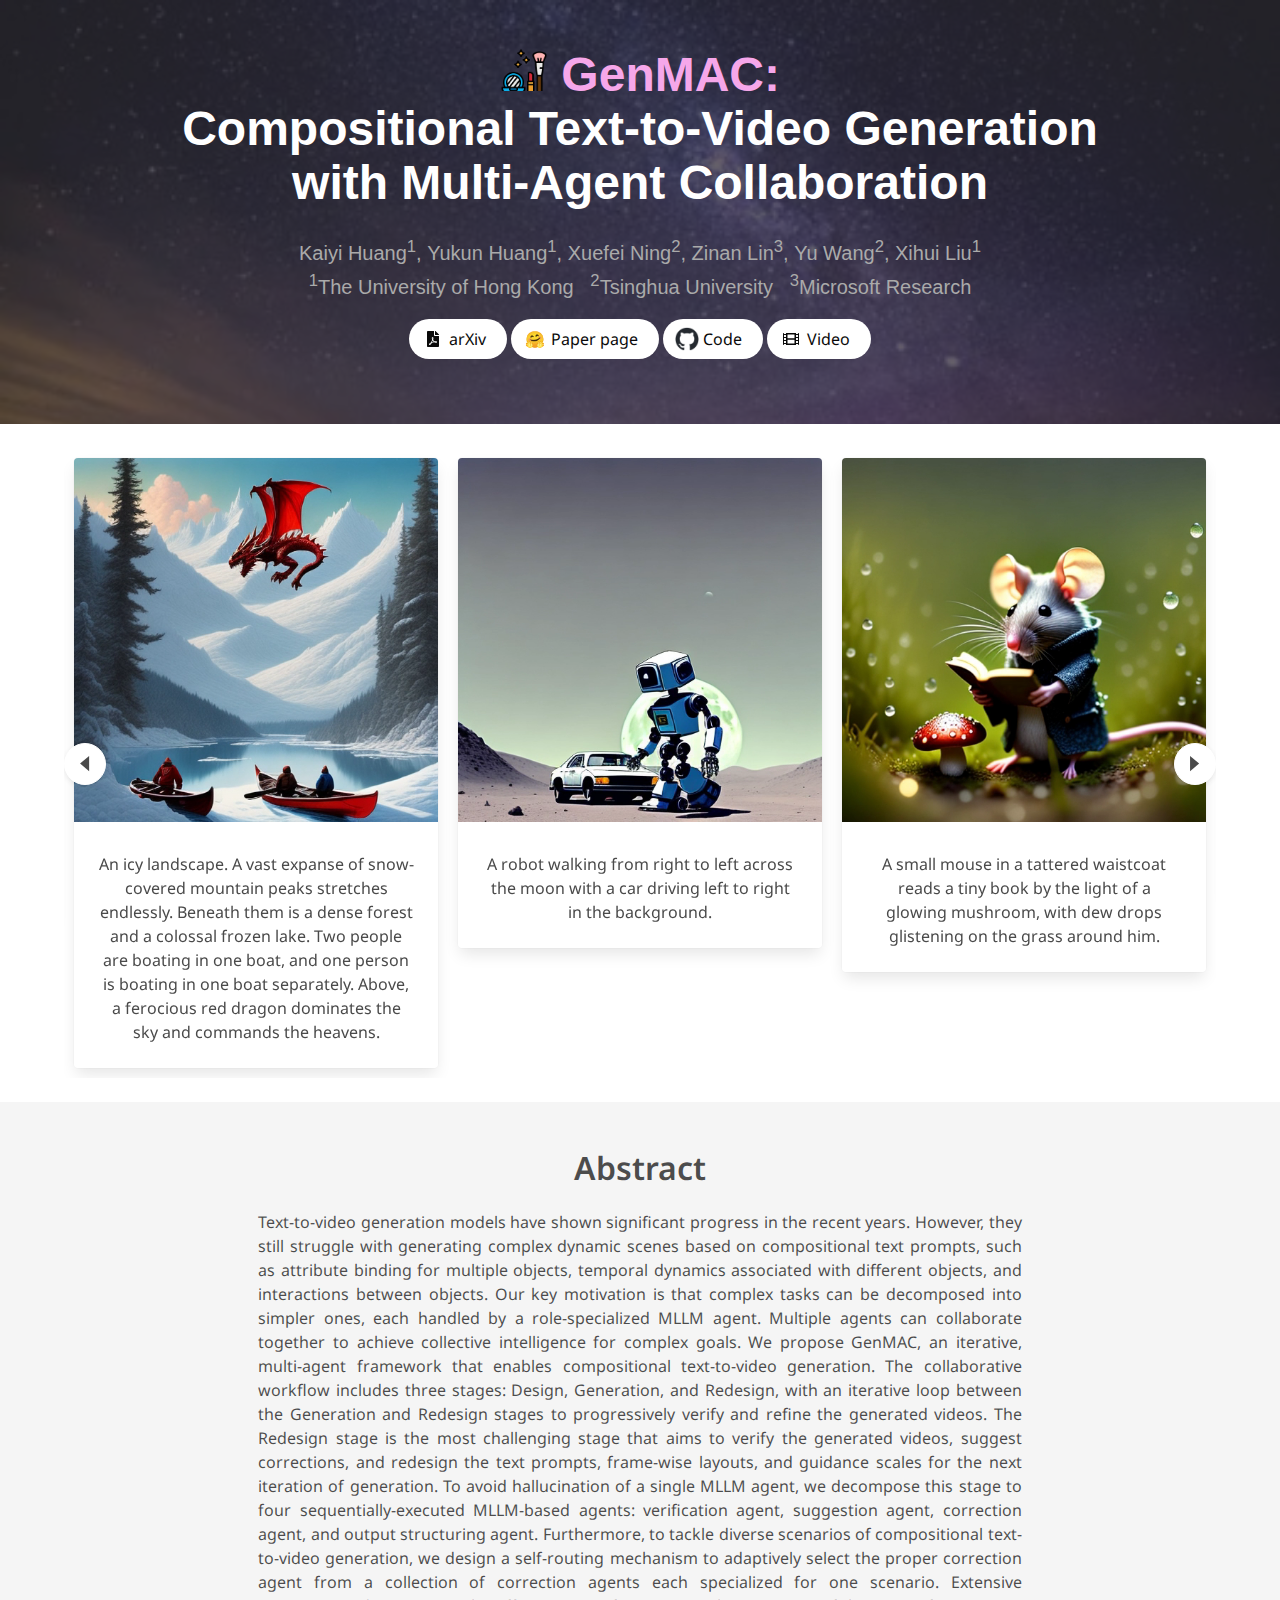
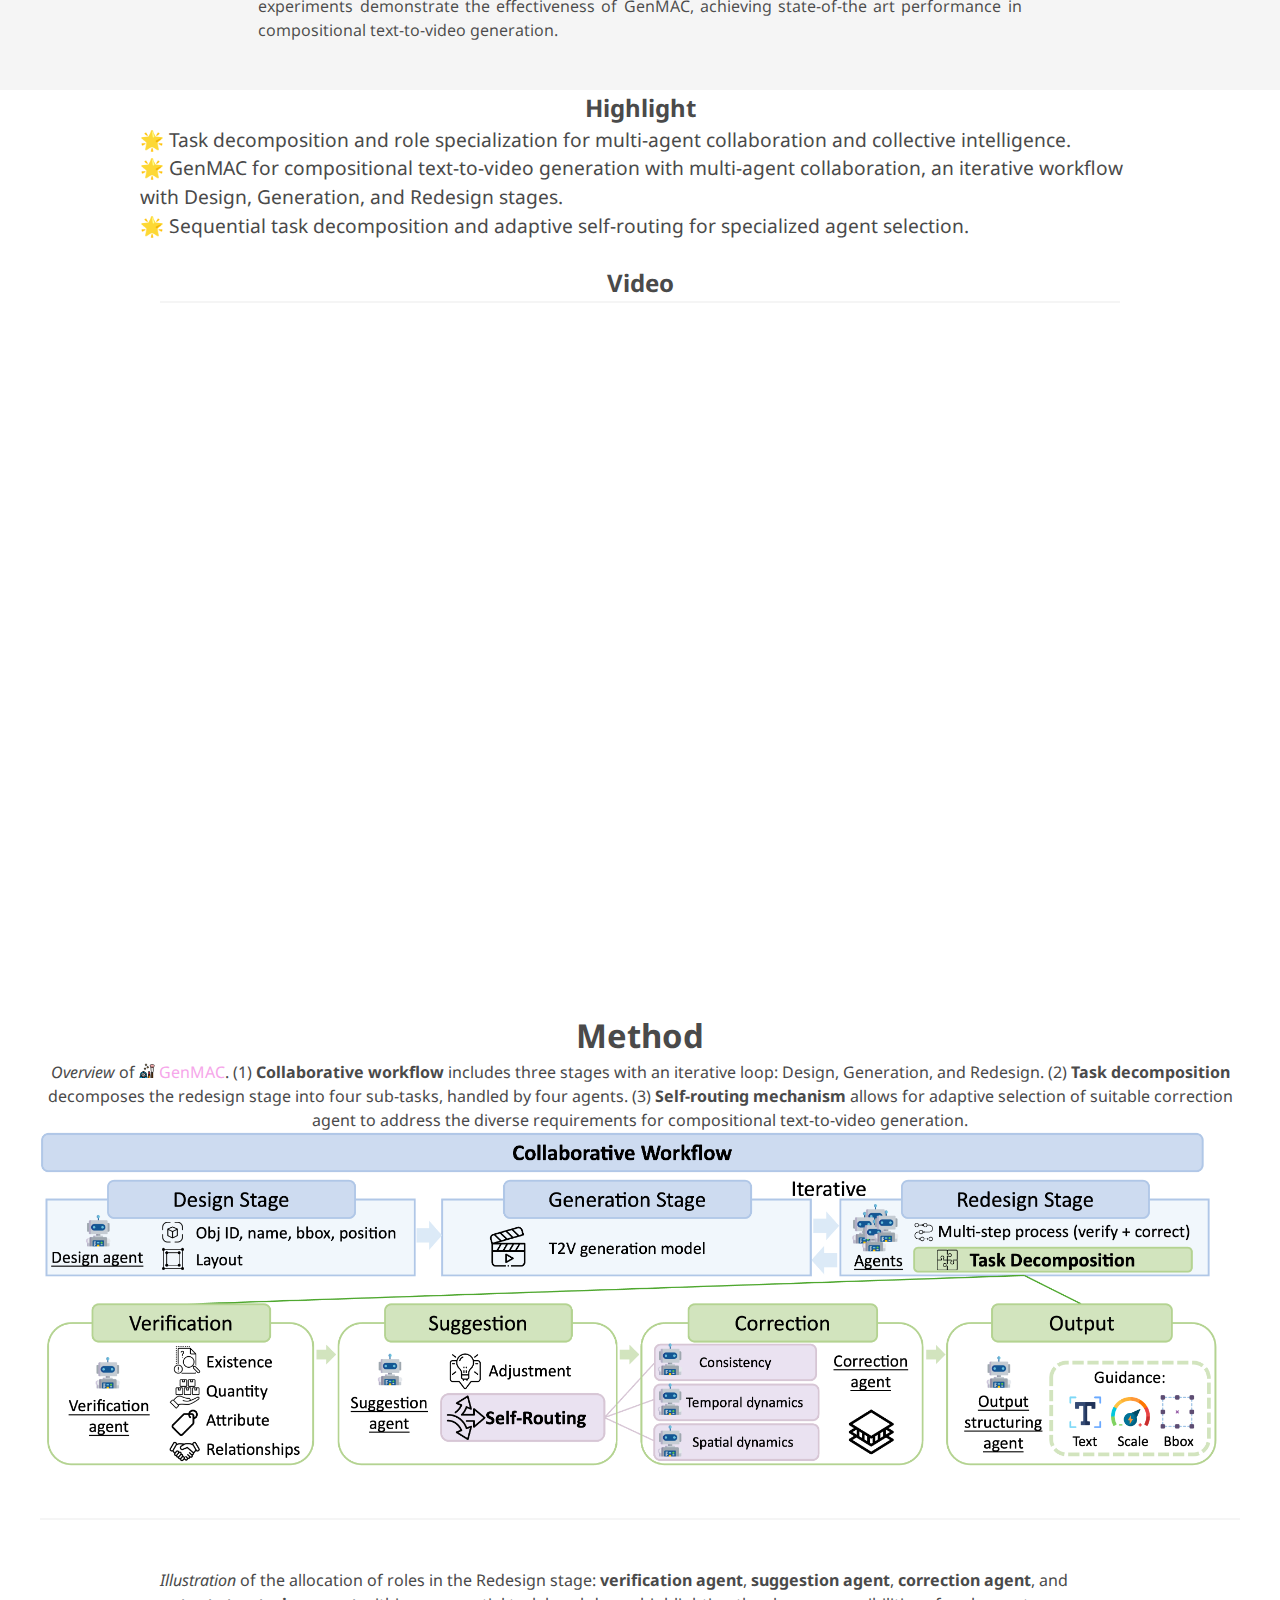
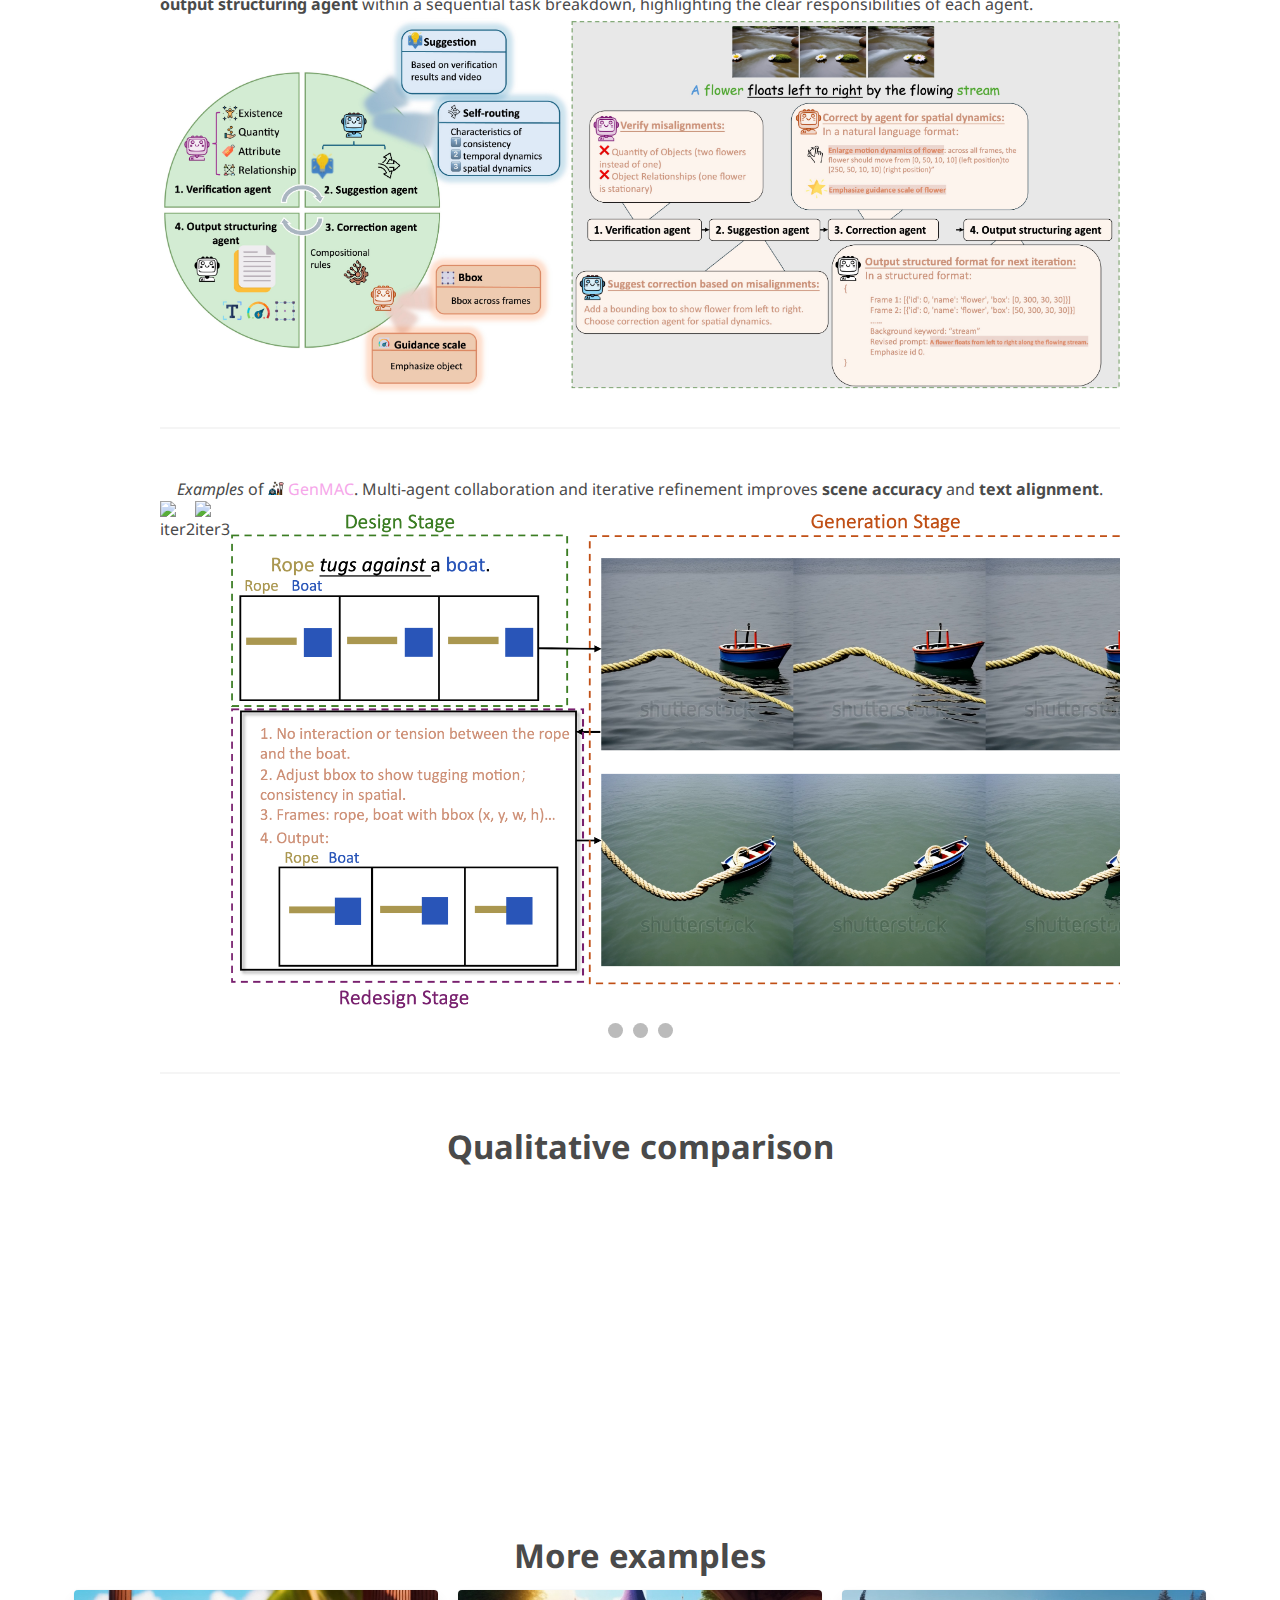
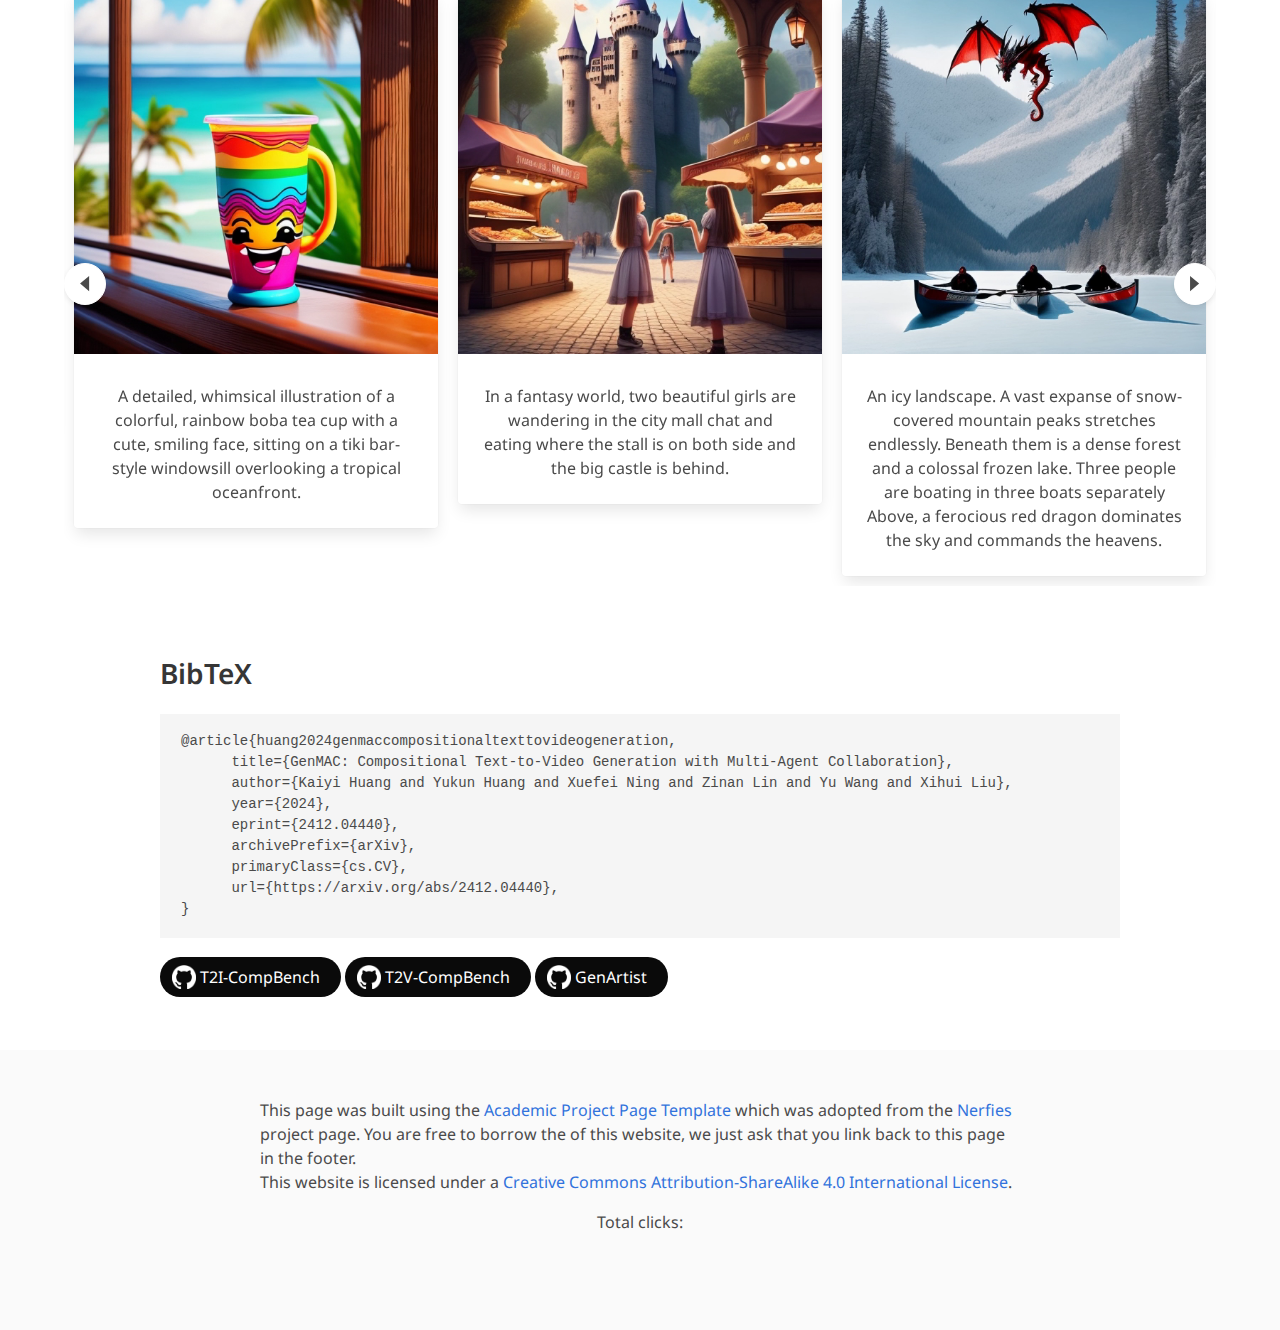
==== commit bc4adfad: "Update index.html" ====
--- a/index.html
+++ b/index.html
@@ -82,7 +82,7 @@
                         <div class="column has-text-centered">
                             <div class="publication-links">
                                 <span class="link-block">
-                                    <a href="" target="_blank"
+                                    <a href="https://arxiv.org/abs/2412.04440" target="_blank"
                                         class="external-link button is-normal is-rounded is-white">
                                         <span class="icon">
                                             <i class="fas fa-file-pdf"></i>
@@ -736,14 +736,14 @@
     <section class="section" id="BibTeX">
         <div class="container is-max-desktop content">
             <h2 class="title">BibTeX</h2>
-            <pre><code>@article{
-              <!-- GenMAC2024,
-    title={}, 
-    author={},
-    year={2023},
-    eprint={2311.17002},
-    archivePrefix={arXiv},
-    primaryClass={cs.CV} -->
+            <pre><code>@article{huang2024genmaccompositionaltexttovideogeneration,
+      title={GenMAC: Compositional Text-to-Video Generation with Multi-Agent Collaboration}, 
+      author={Kaiyi Huang and Yukun Huang and Xuefei Ning and Zinan Lin and Yu Wang and Xihui Liu},
+      year={2024},
+      eprint={2412.04440},
+      archivePrefix={arXiv},
+      primaryClass={cs.CV},
+      url={https://arxiv.org/abs/2412.04440}, 
 }</code></pre>
         <span class="link-block">
             <a href="https://karine-h.github.io/T2I-CompBench-new/" target="_blank"
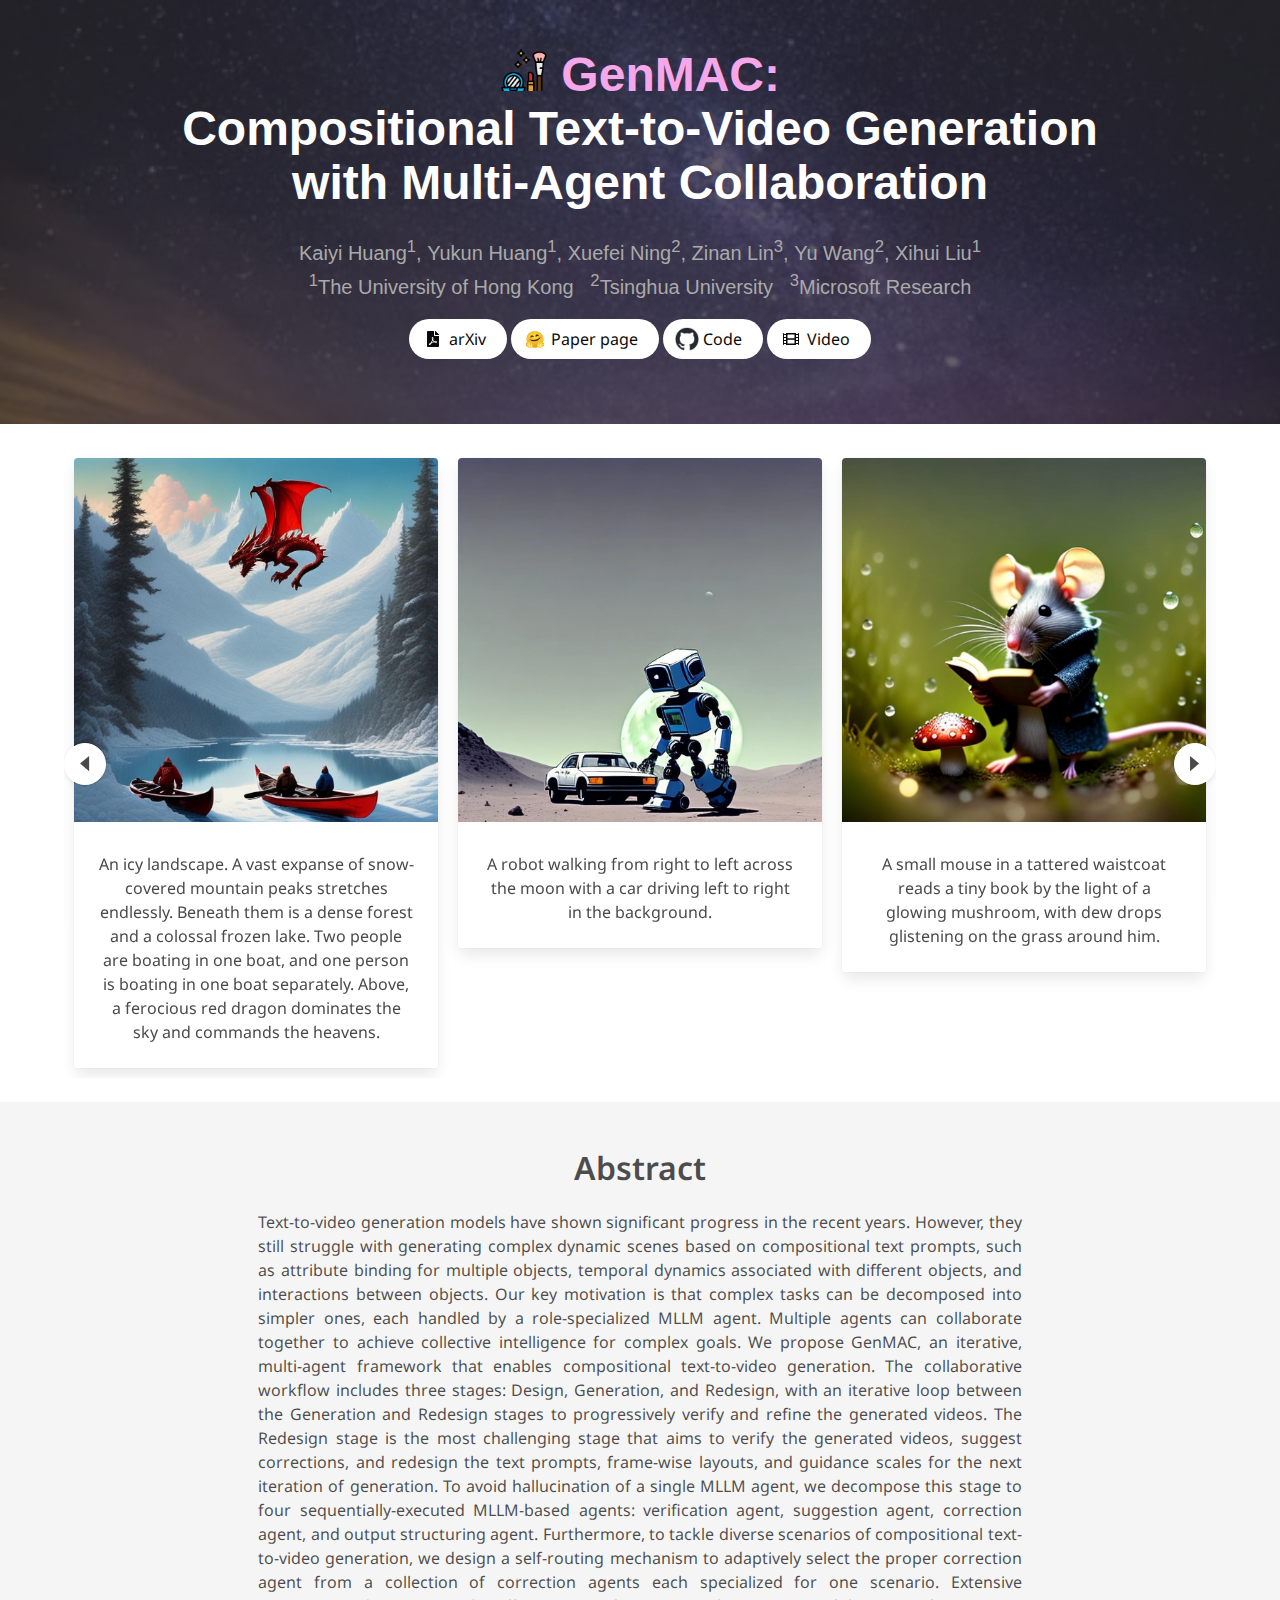
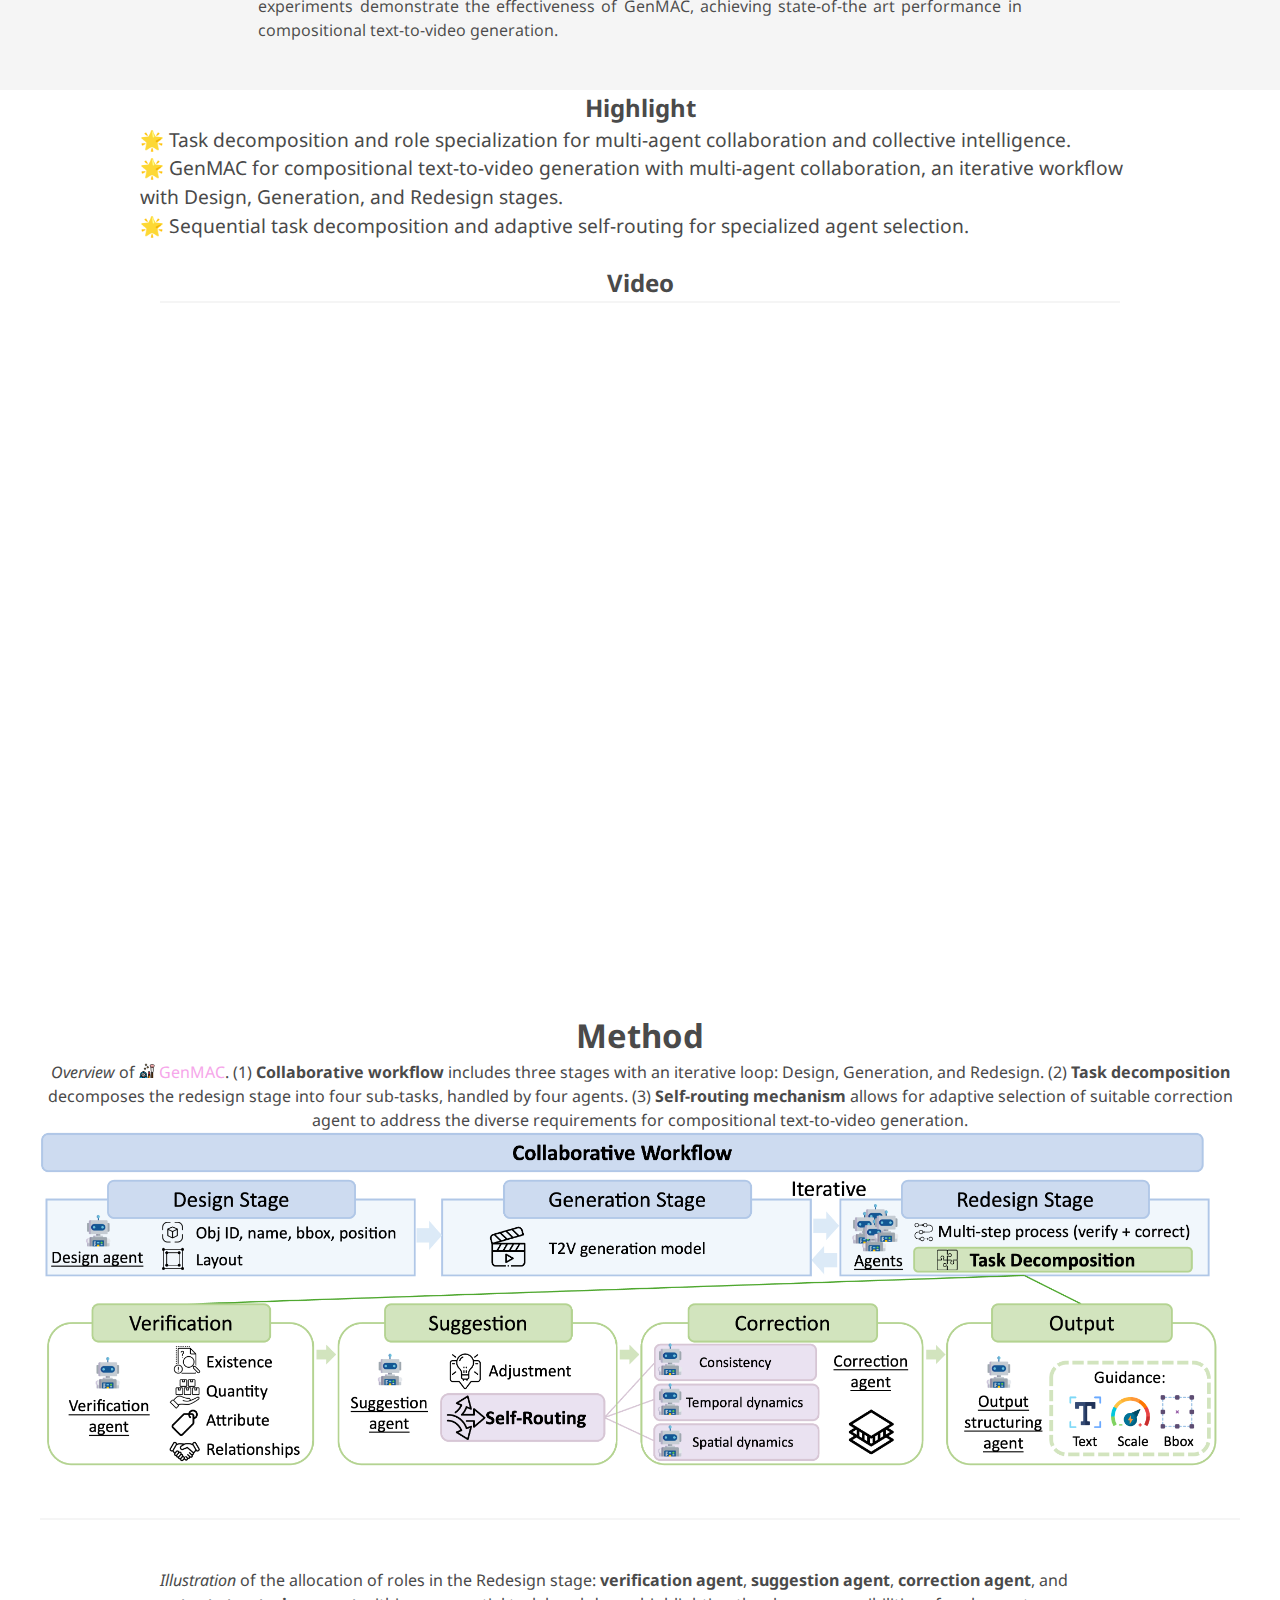
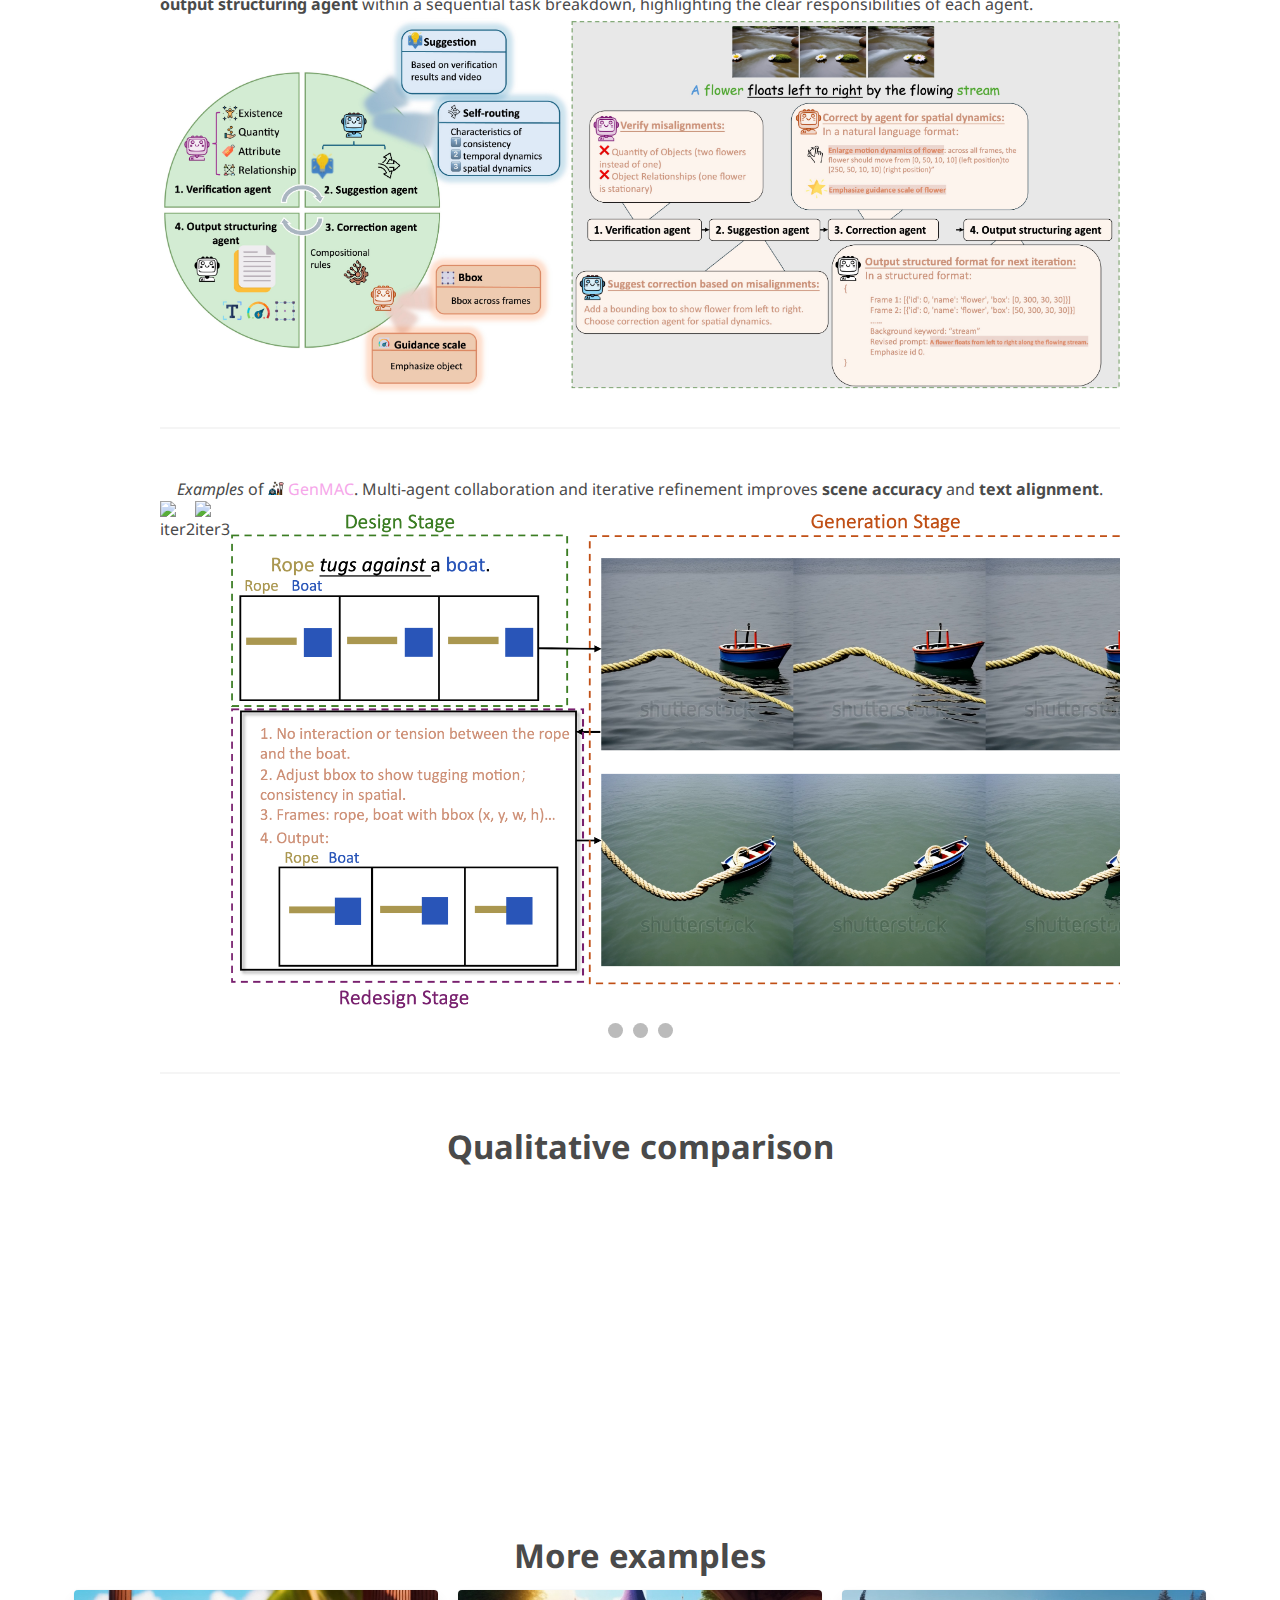
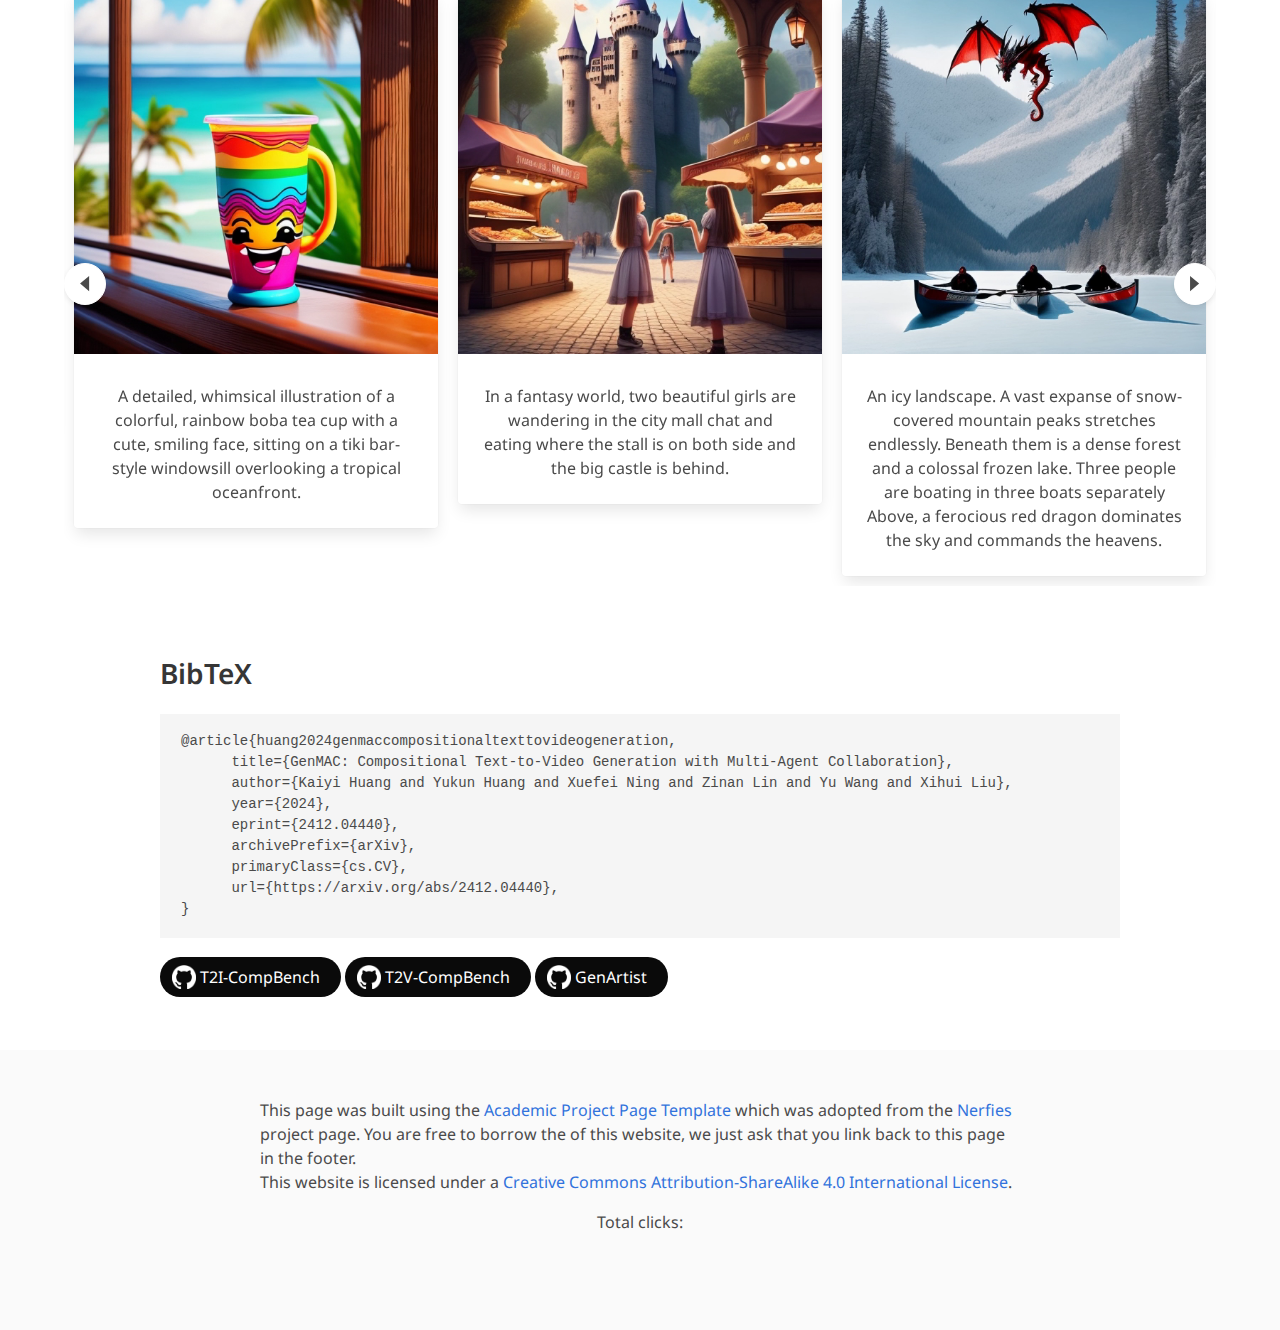
==== commit 06326b6c: "Update index.html" ====
--- a/index.html
+++ b/index.html
@@ -91,7 +91,7 @@
                                     </a>
                                 </span>
                                 <span class="link-block">
-                                    <a href="" target="_blank"
+                                    <a href="https://huggingface.co/papers/2412.04440" target="_blank"
                                         class="external-link button is-normal is-rounded is-white">
                                         <span class="icon">🤗</span>
                                         <span>Paper page</span>
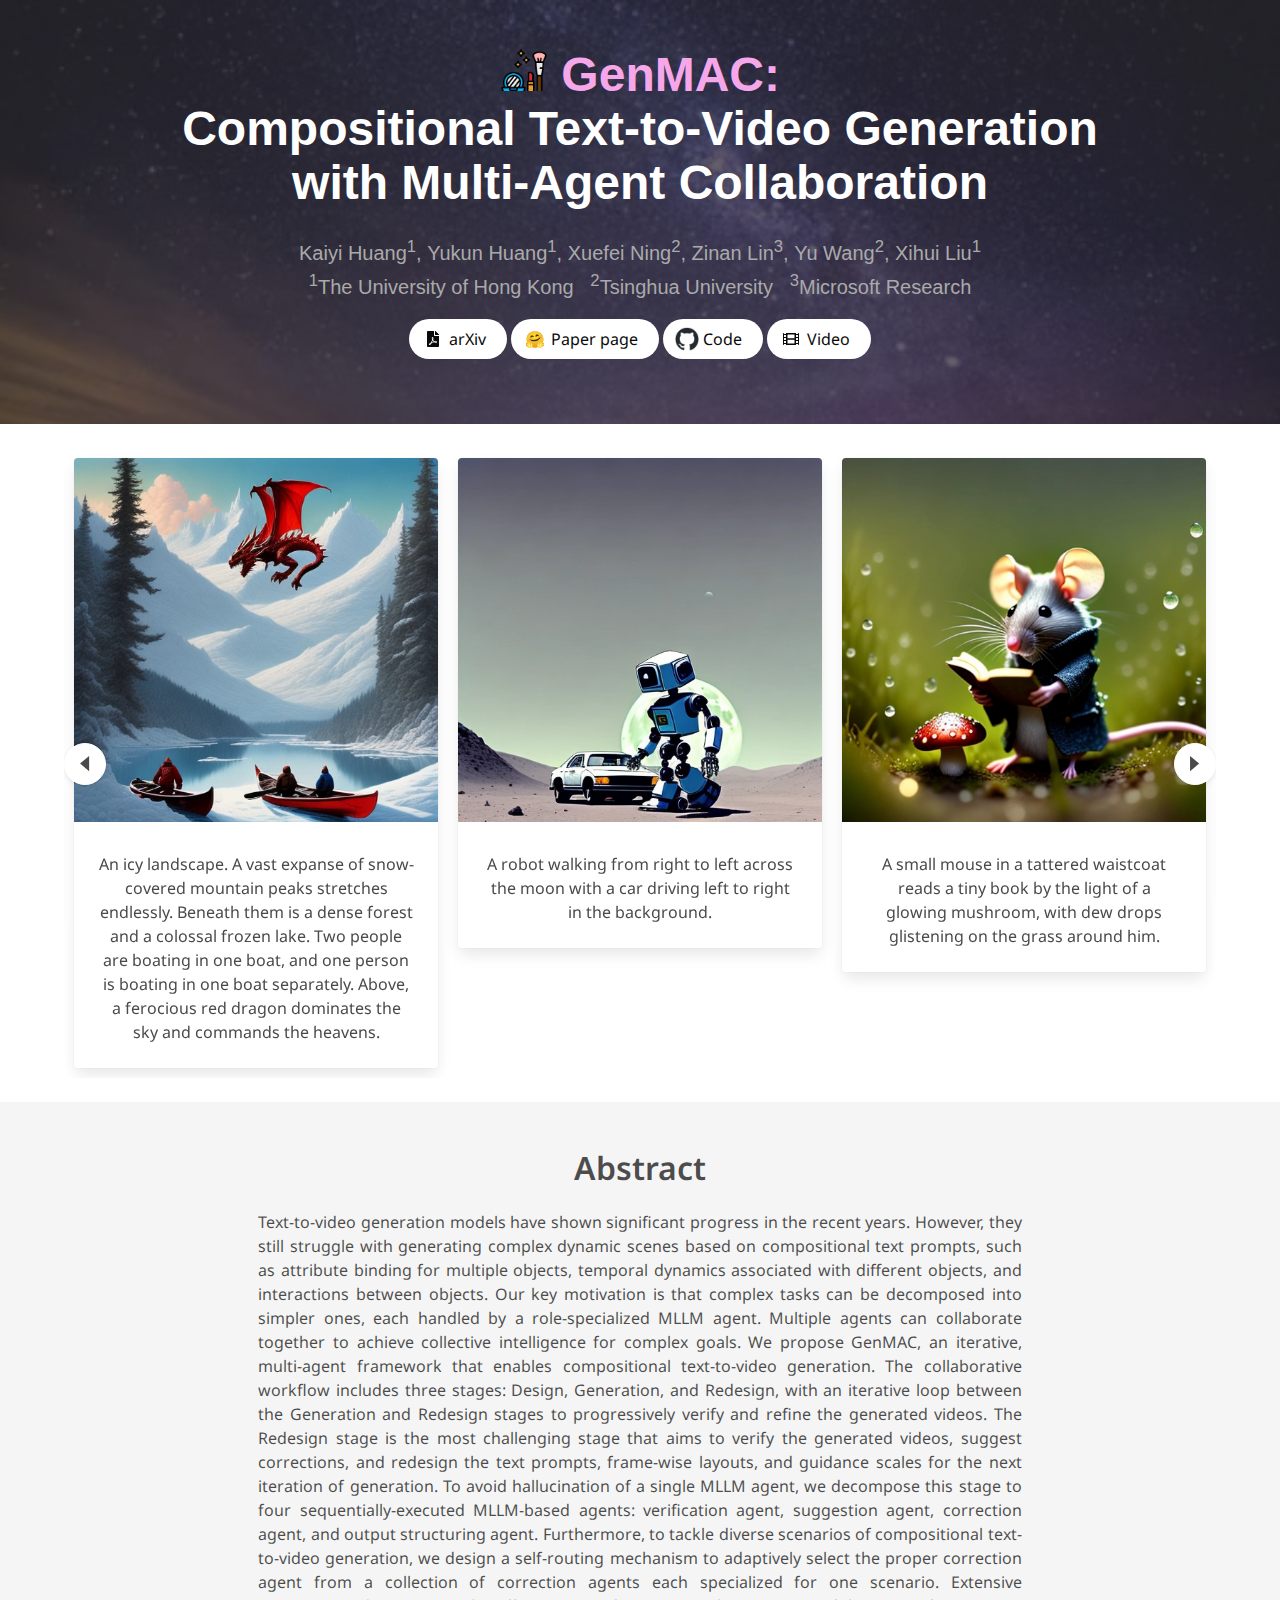
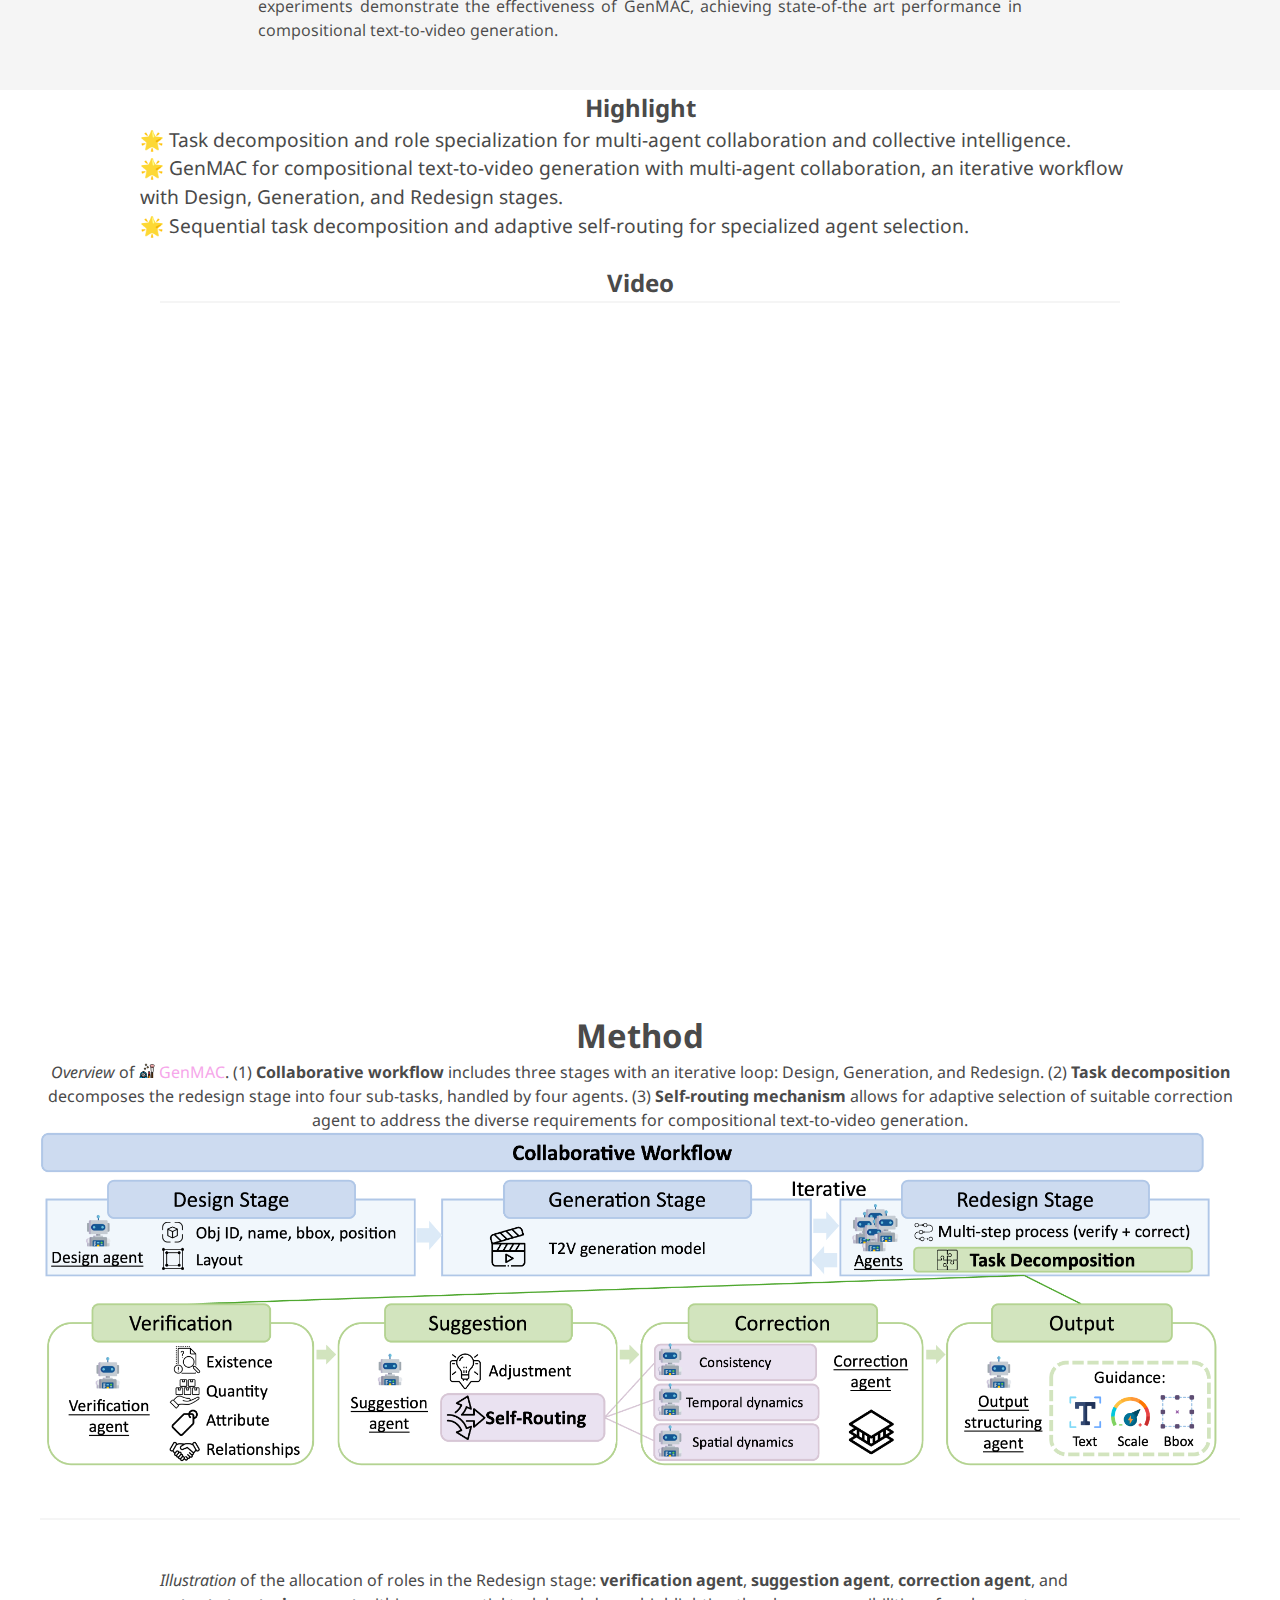
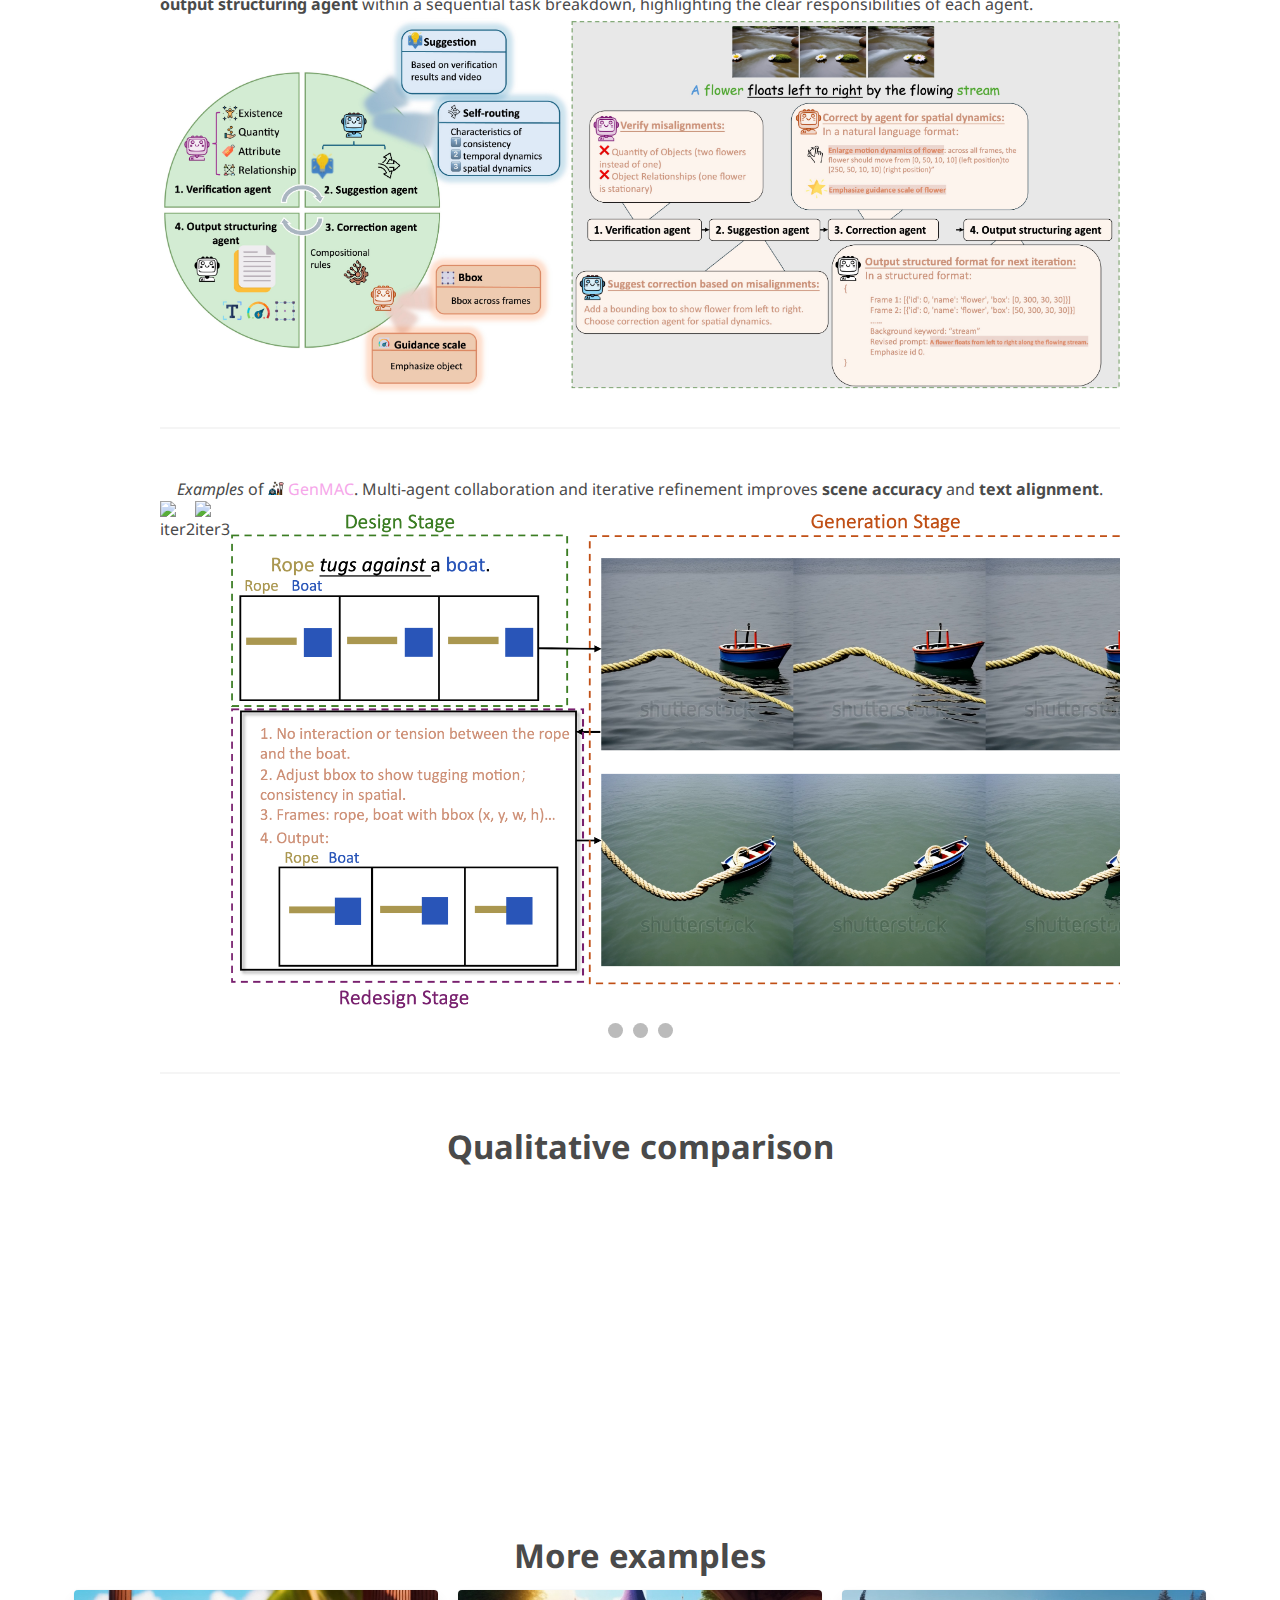
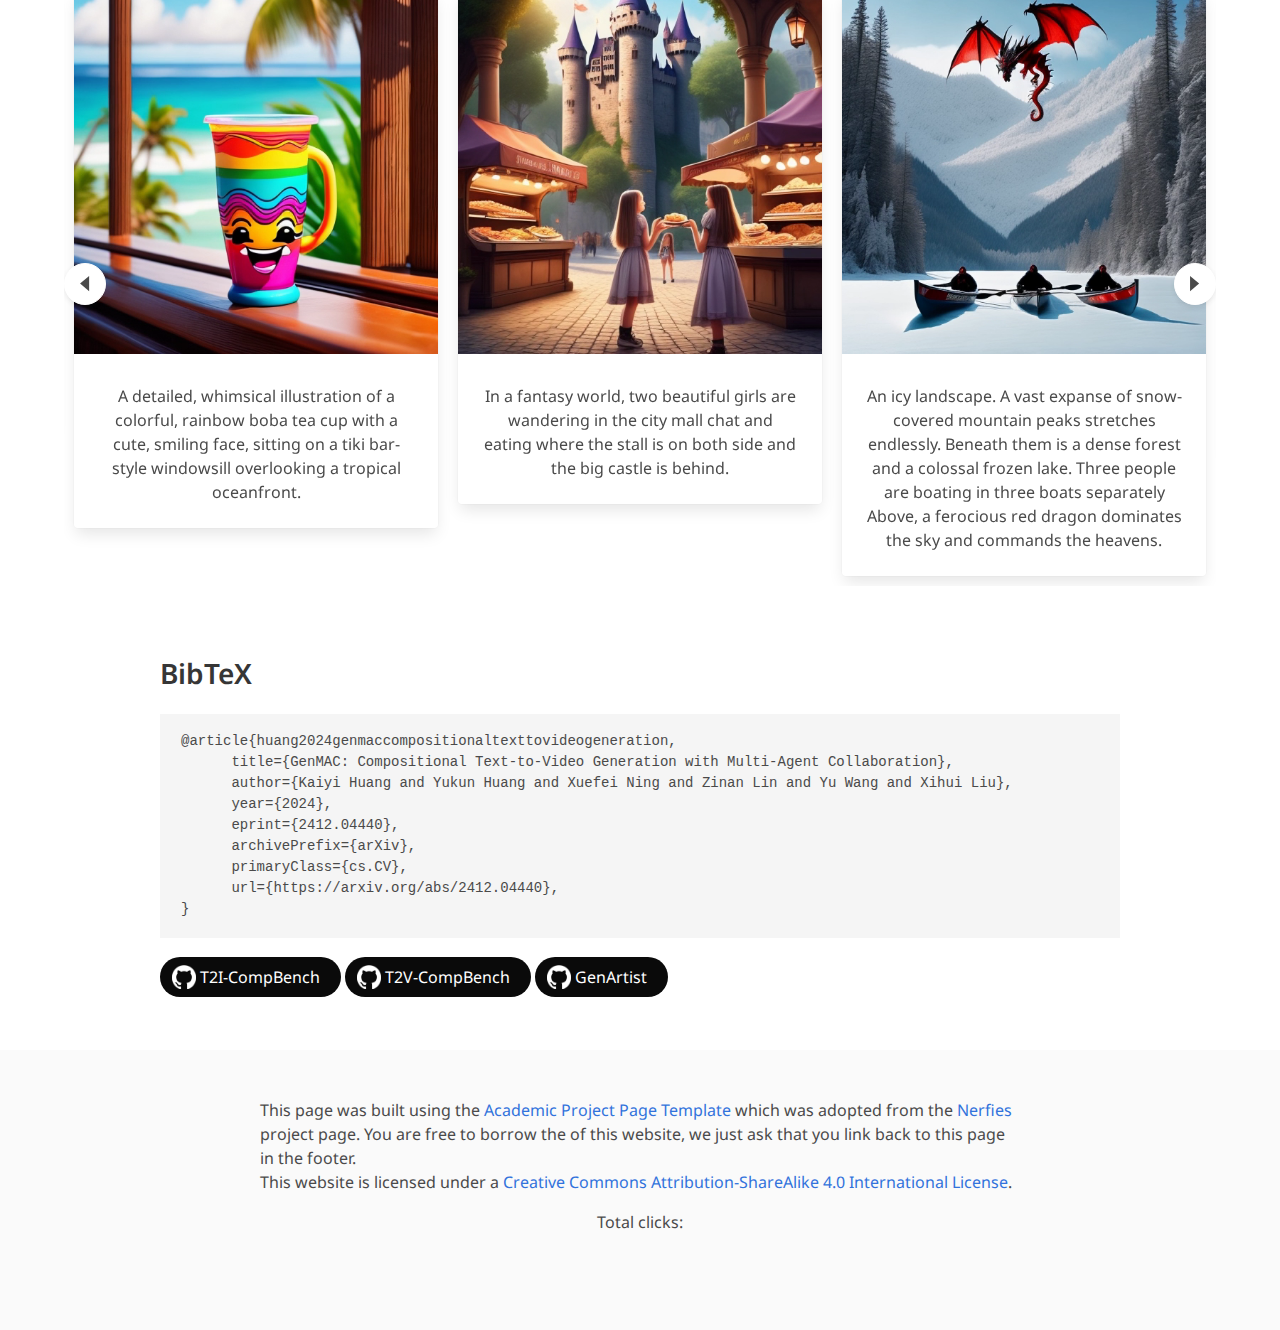
==== commit 2fec64ce: "Update index.html" ====
--- a/index.html
+++ b/index.html
@@ -82,7 +82,7 @@
                         <div class="column has-text-centered">
                             <div class="publication-links">
                                 <span class="link-block">
-                                    <a href="https://arxiv.org/abs/2412.04440" target="_blank"
+                                    <a href="https://arxiv.org/pdf/2412.04440" target="_blank"
                                         class="external-link button is-normal is-rounded is-white">
                                         <span class="icon">
                                             <i class="fas fa-file-pdf"></i>
